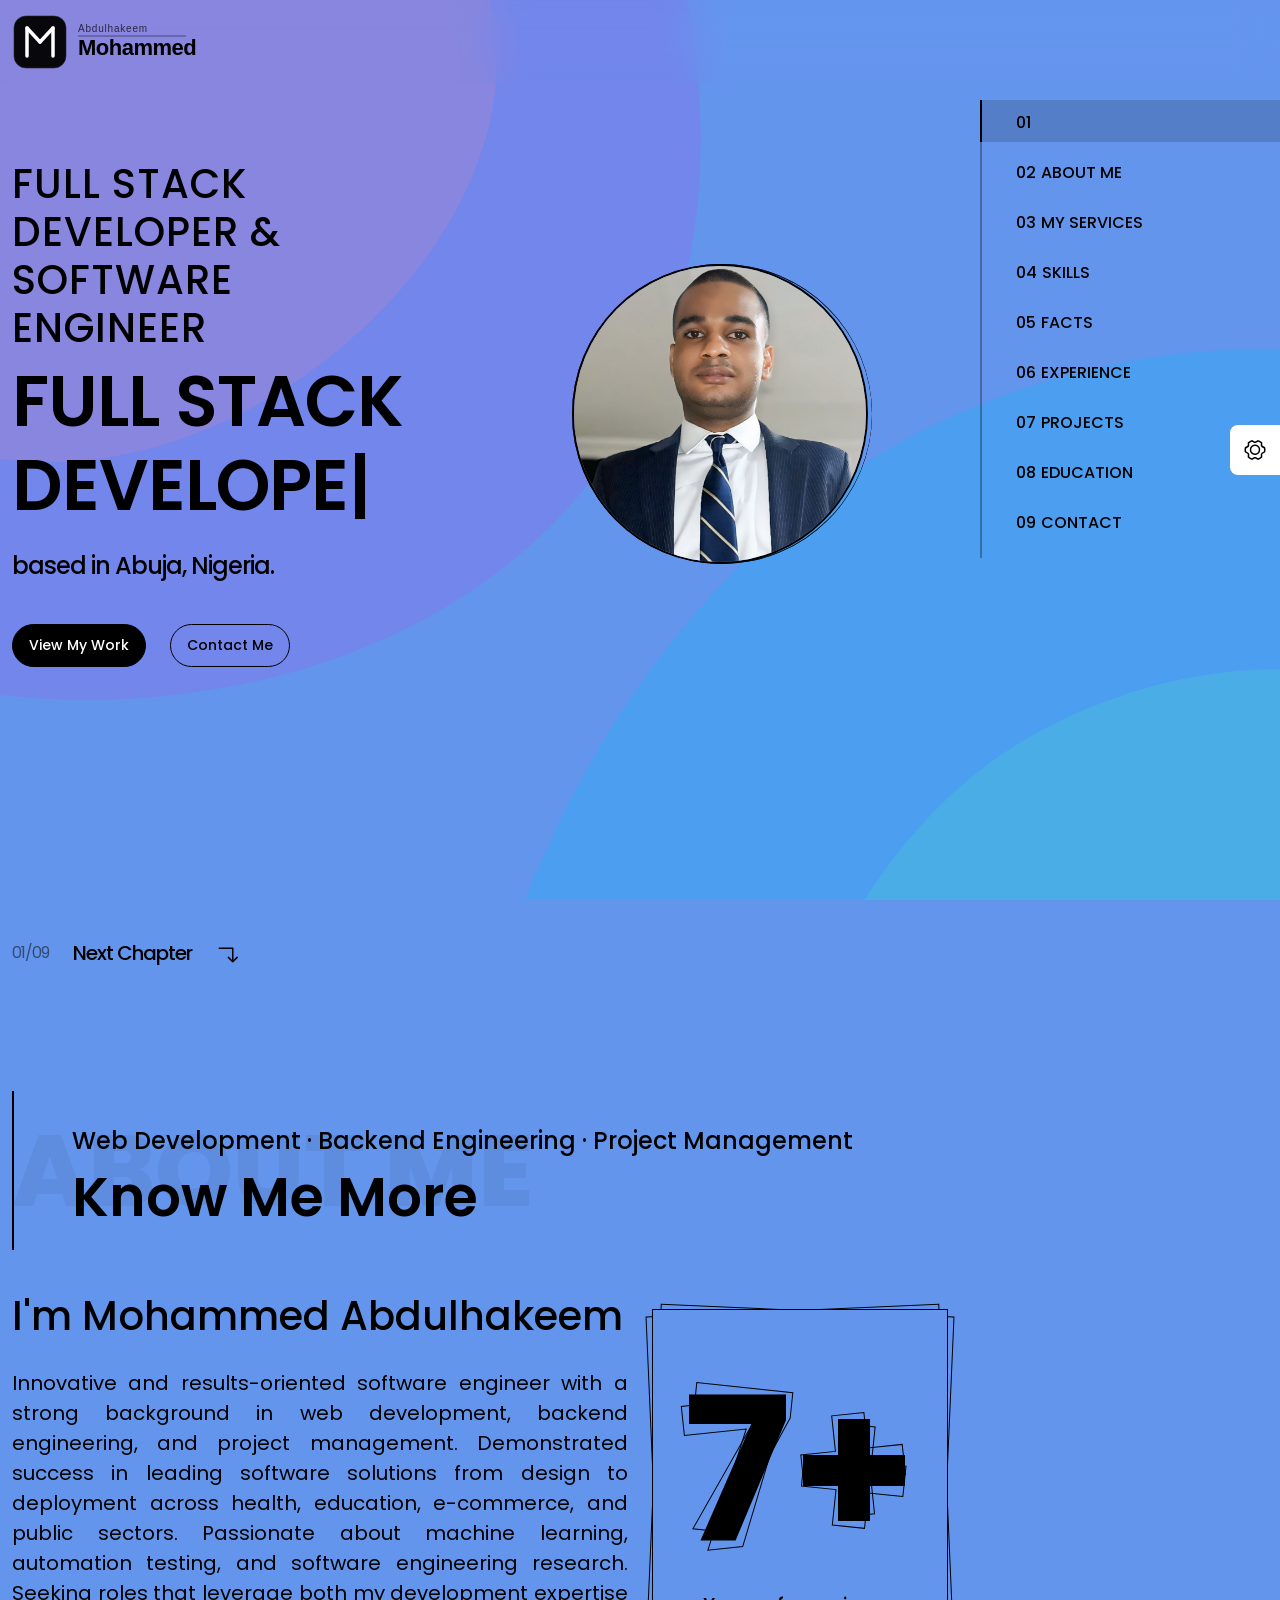
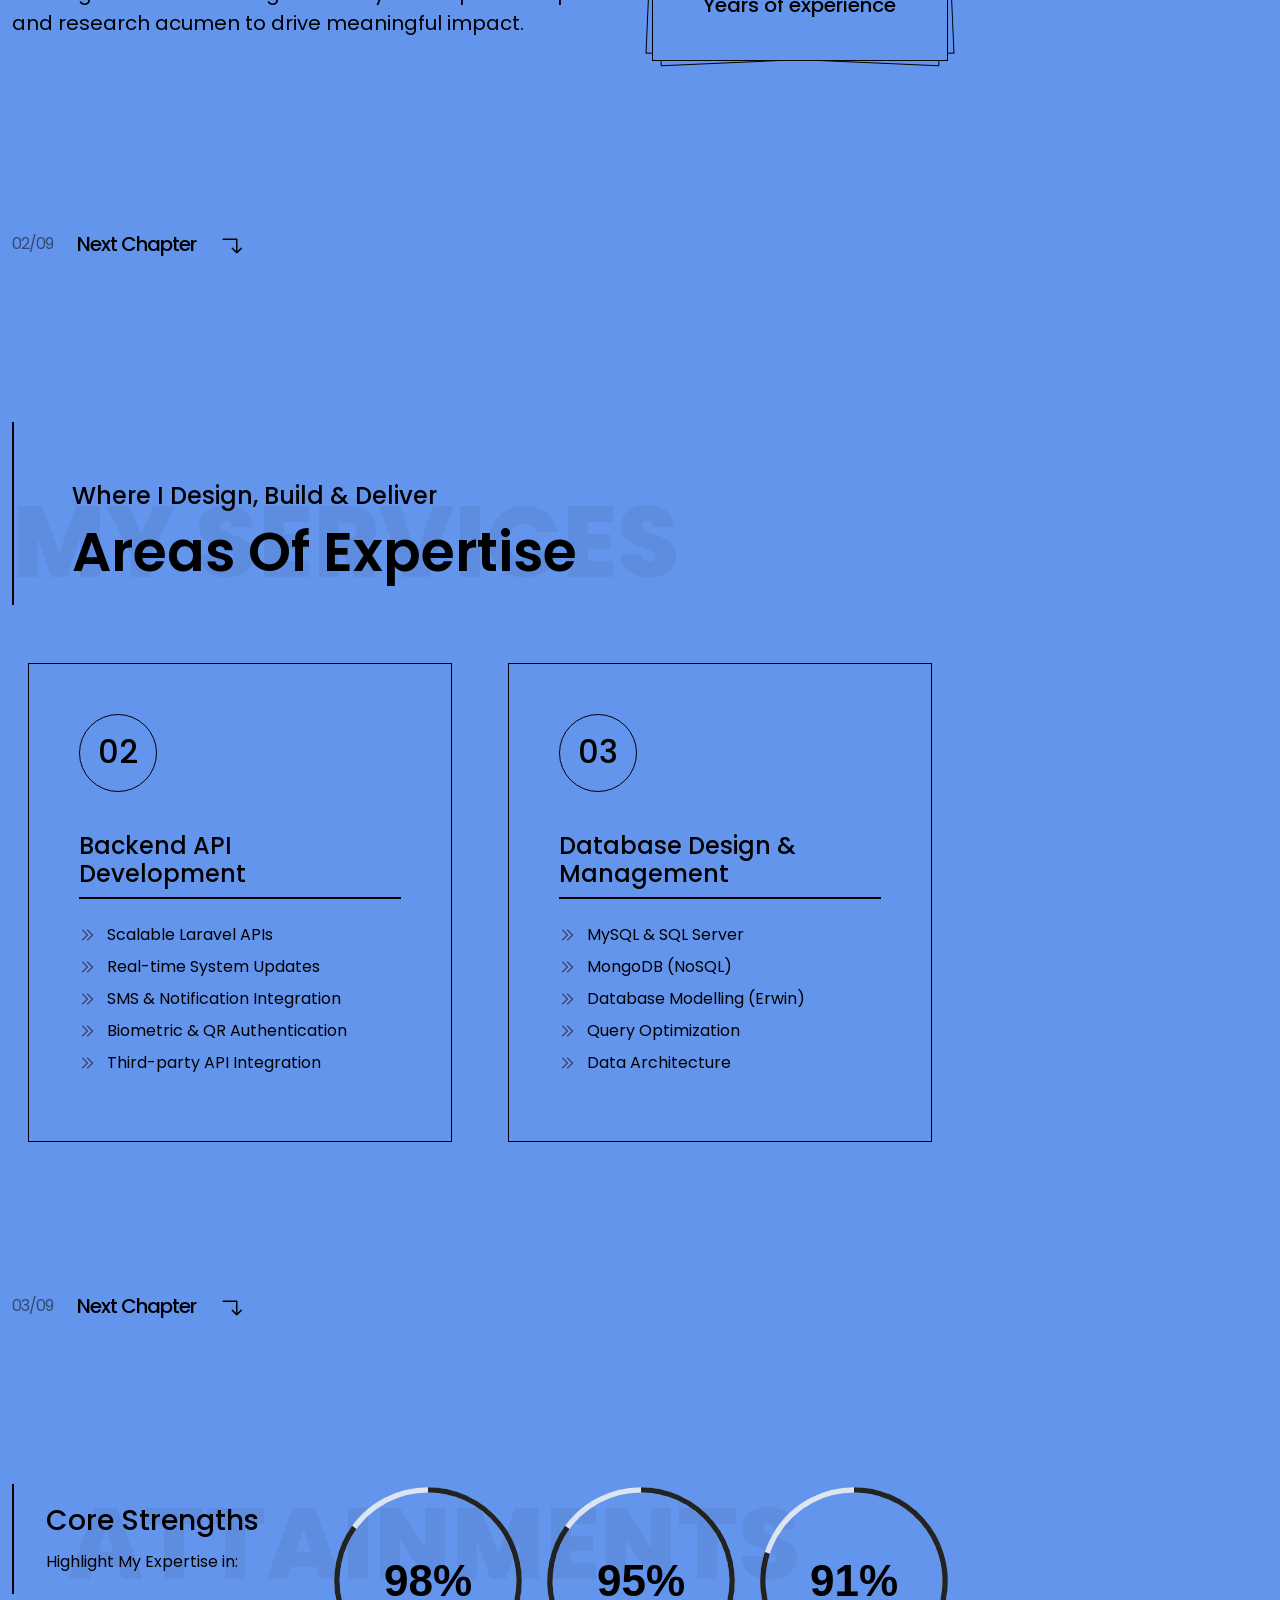
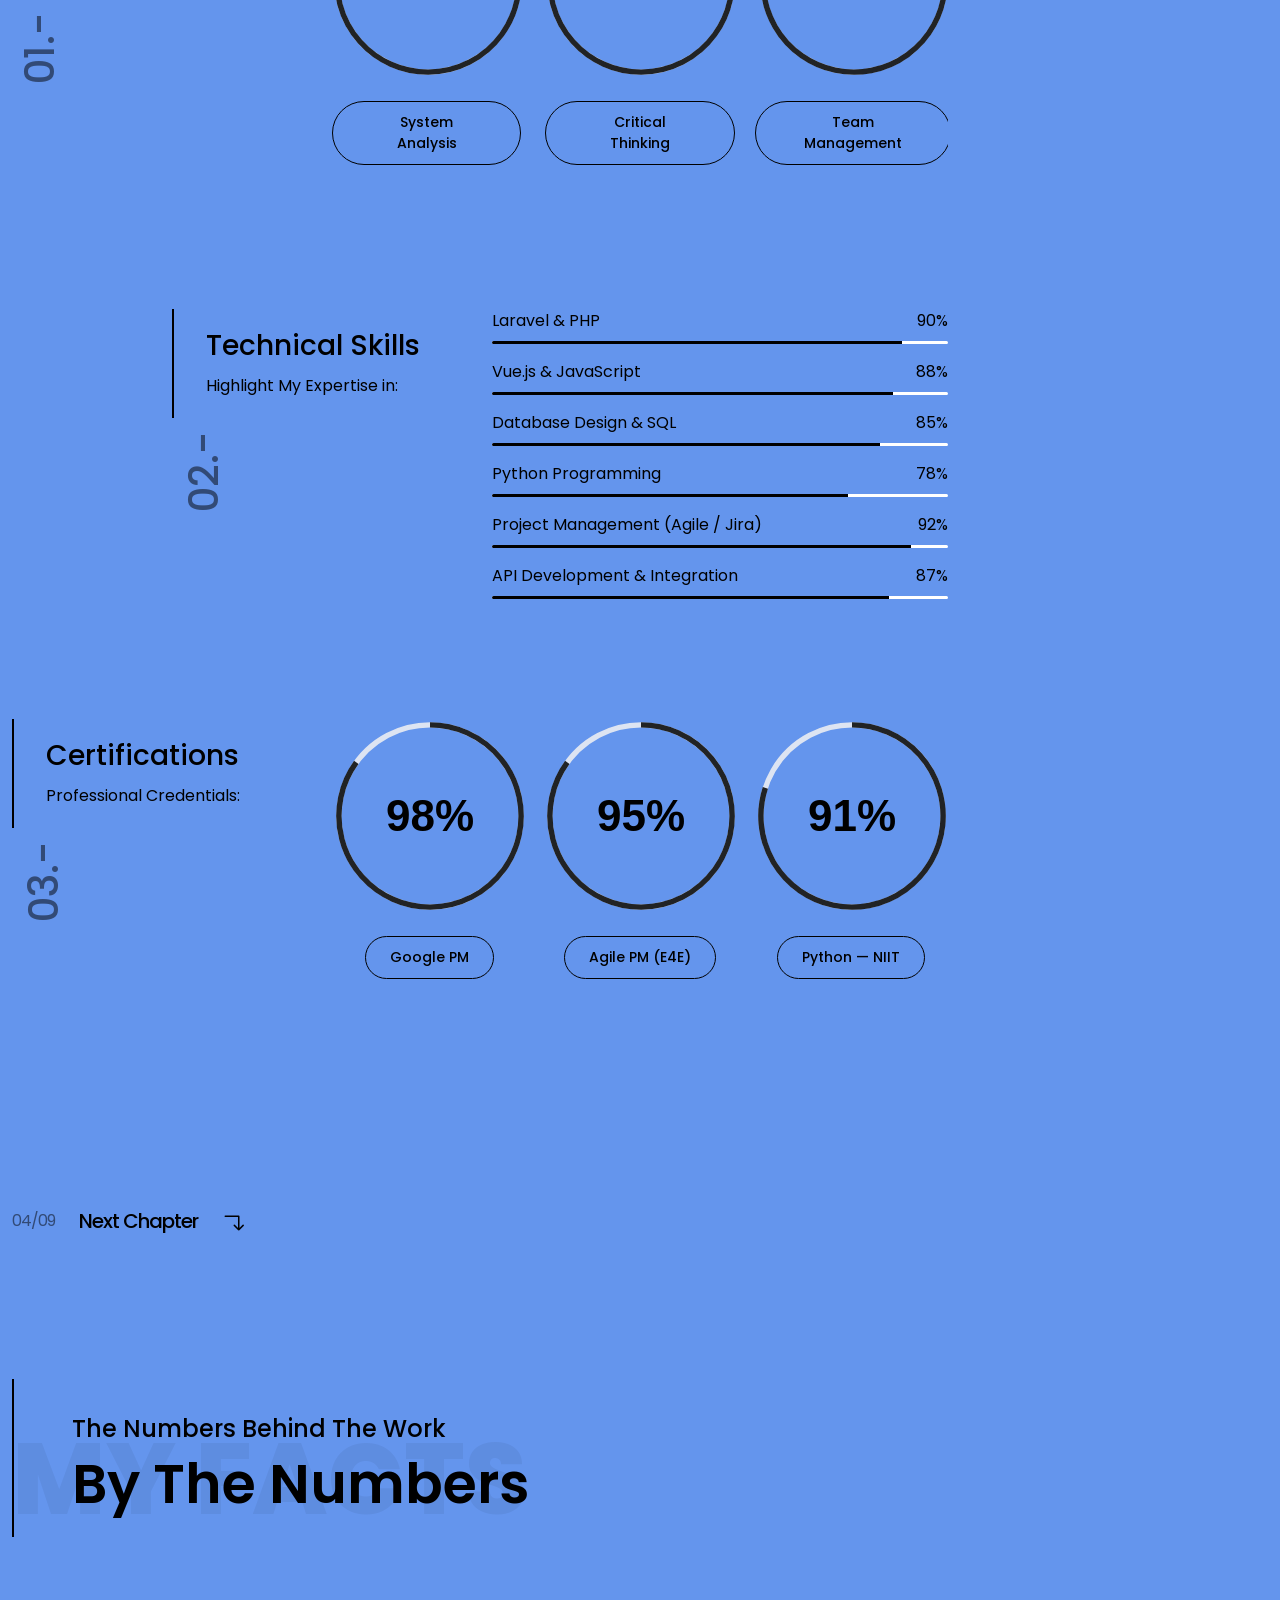
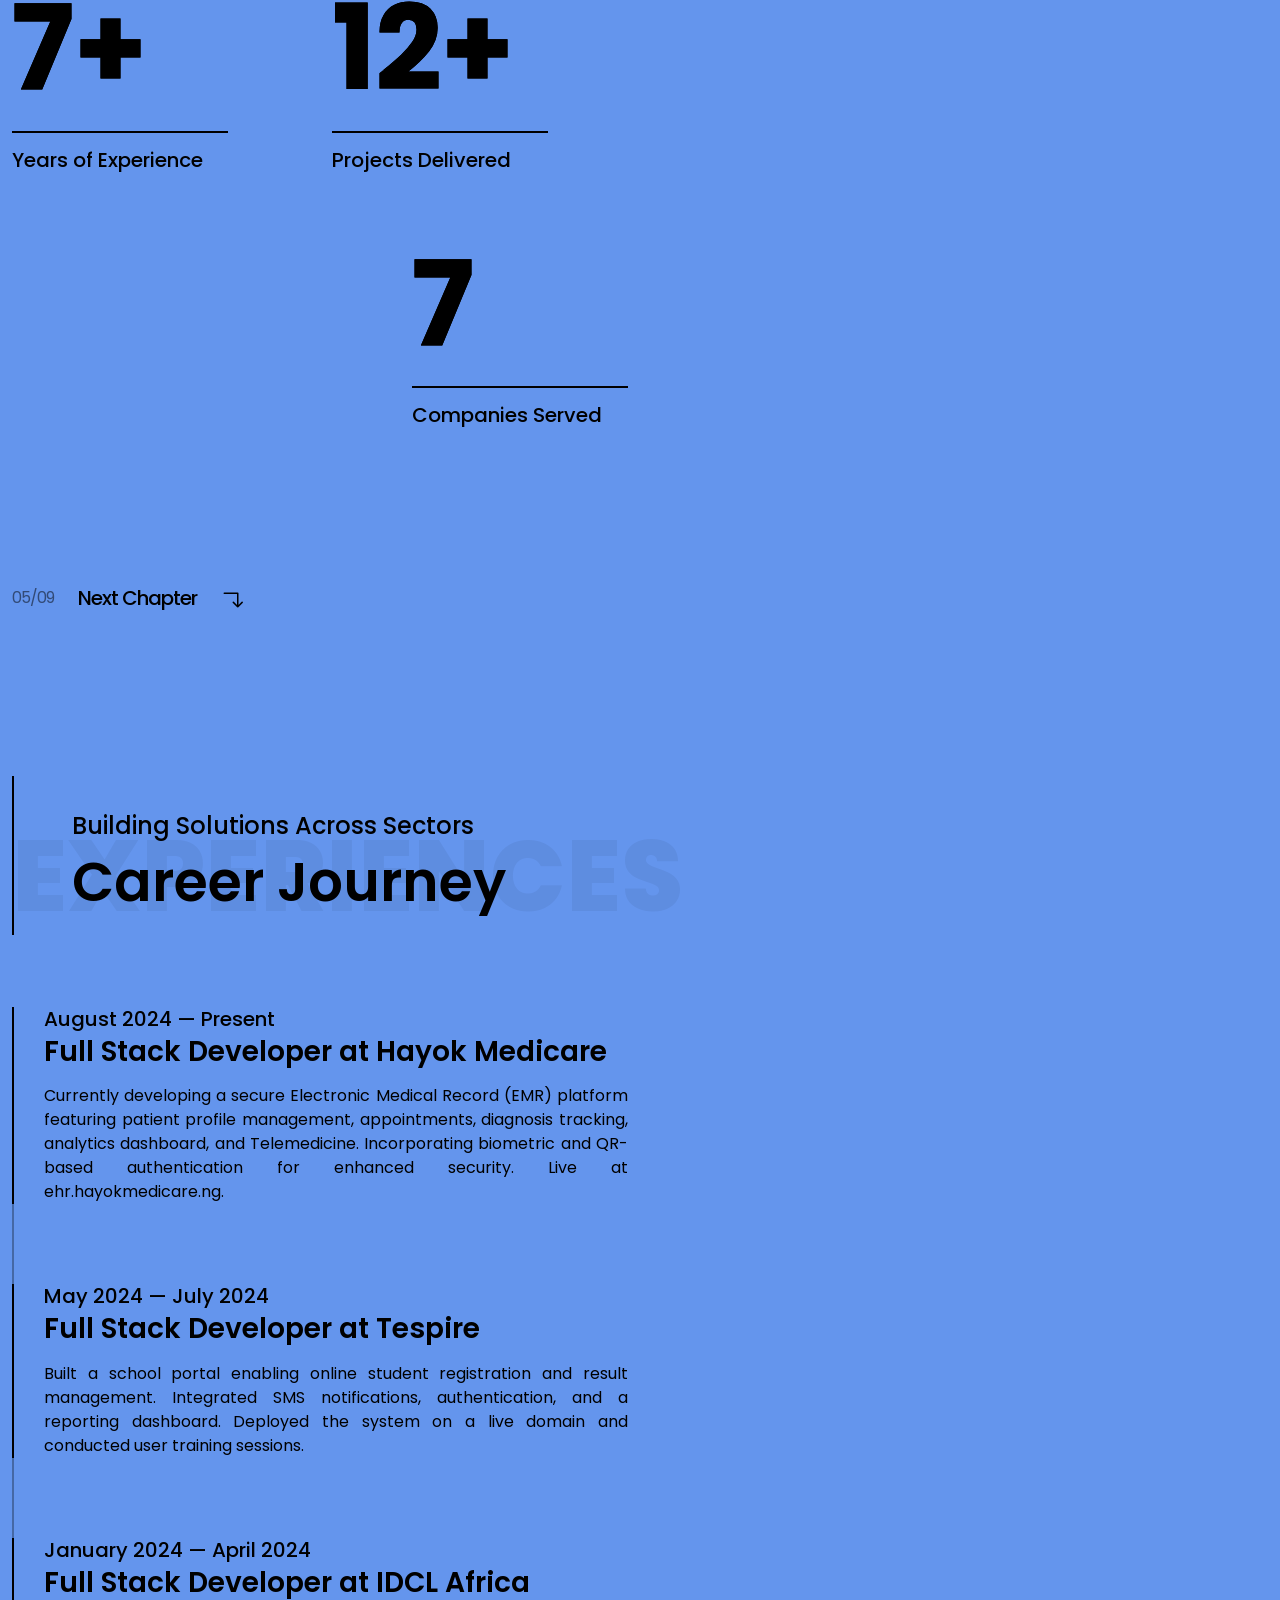
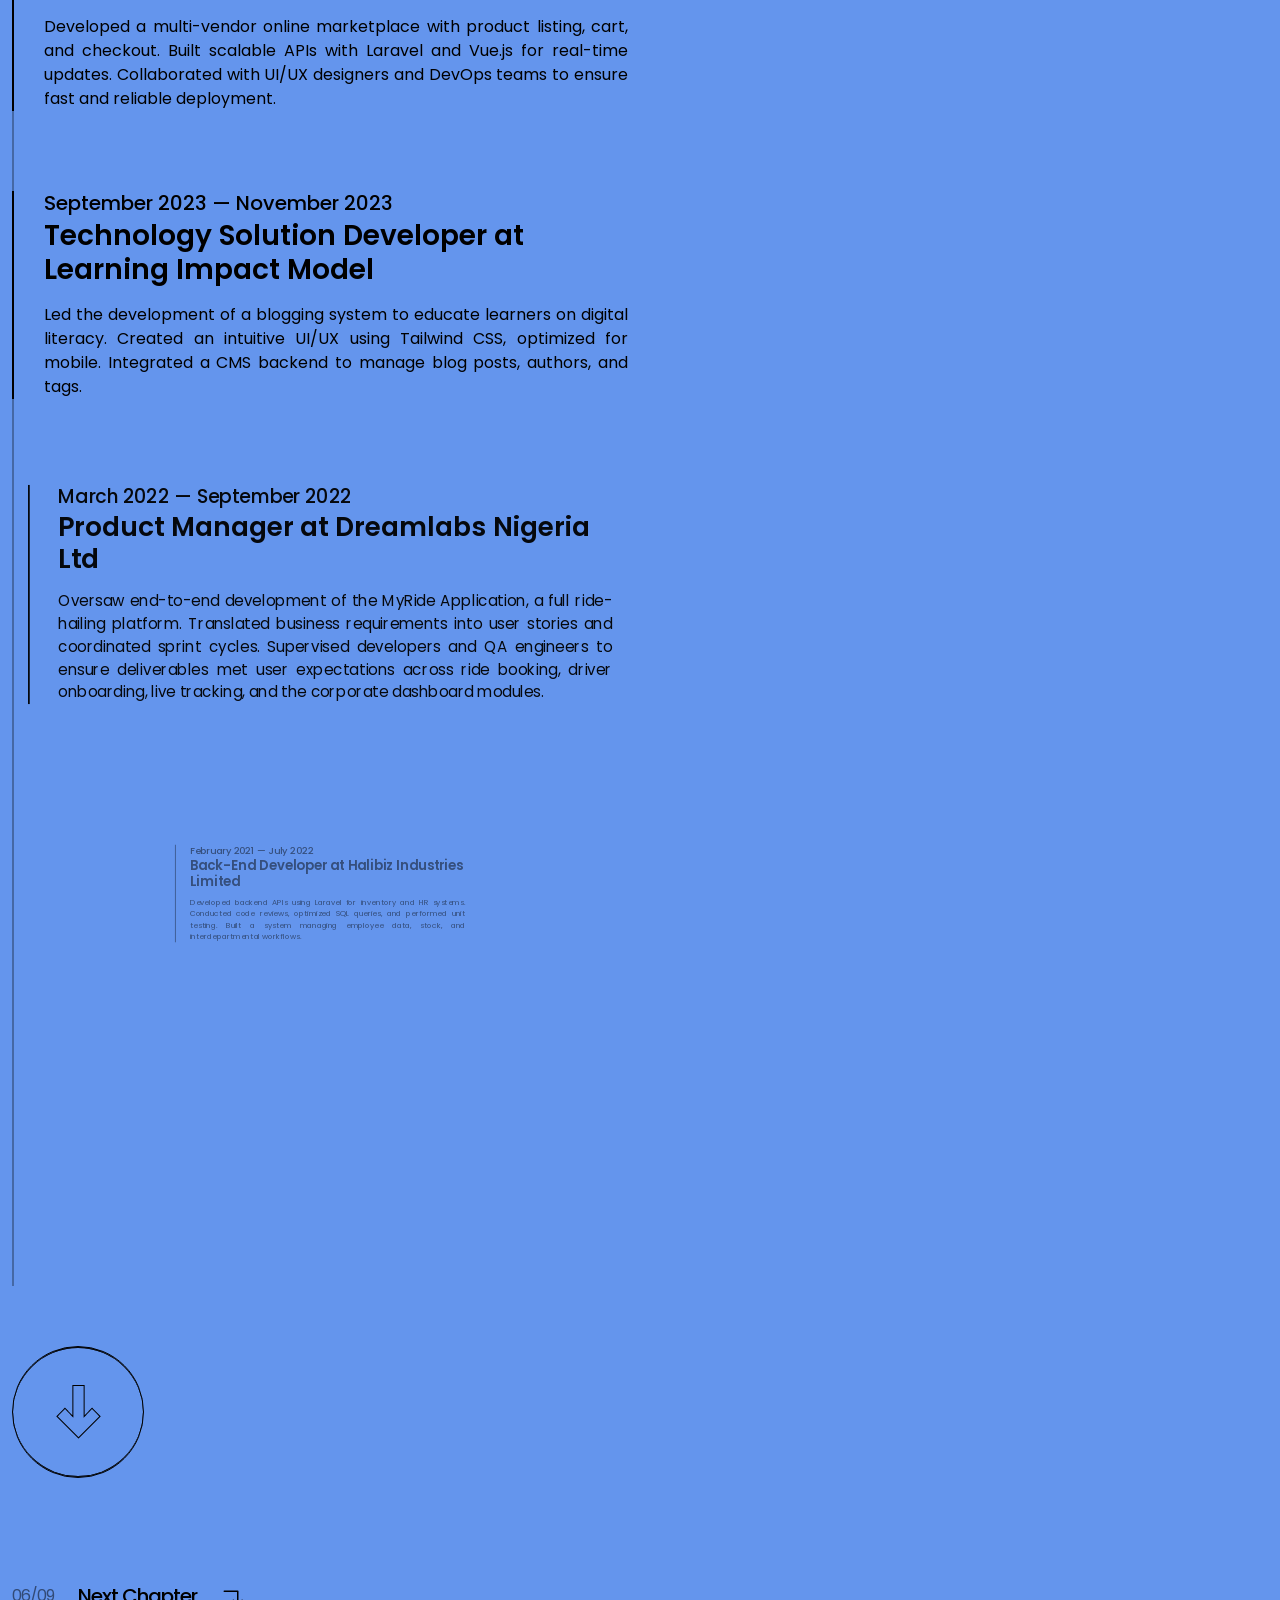
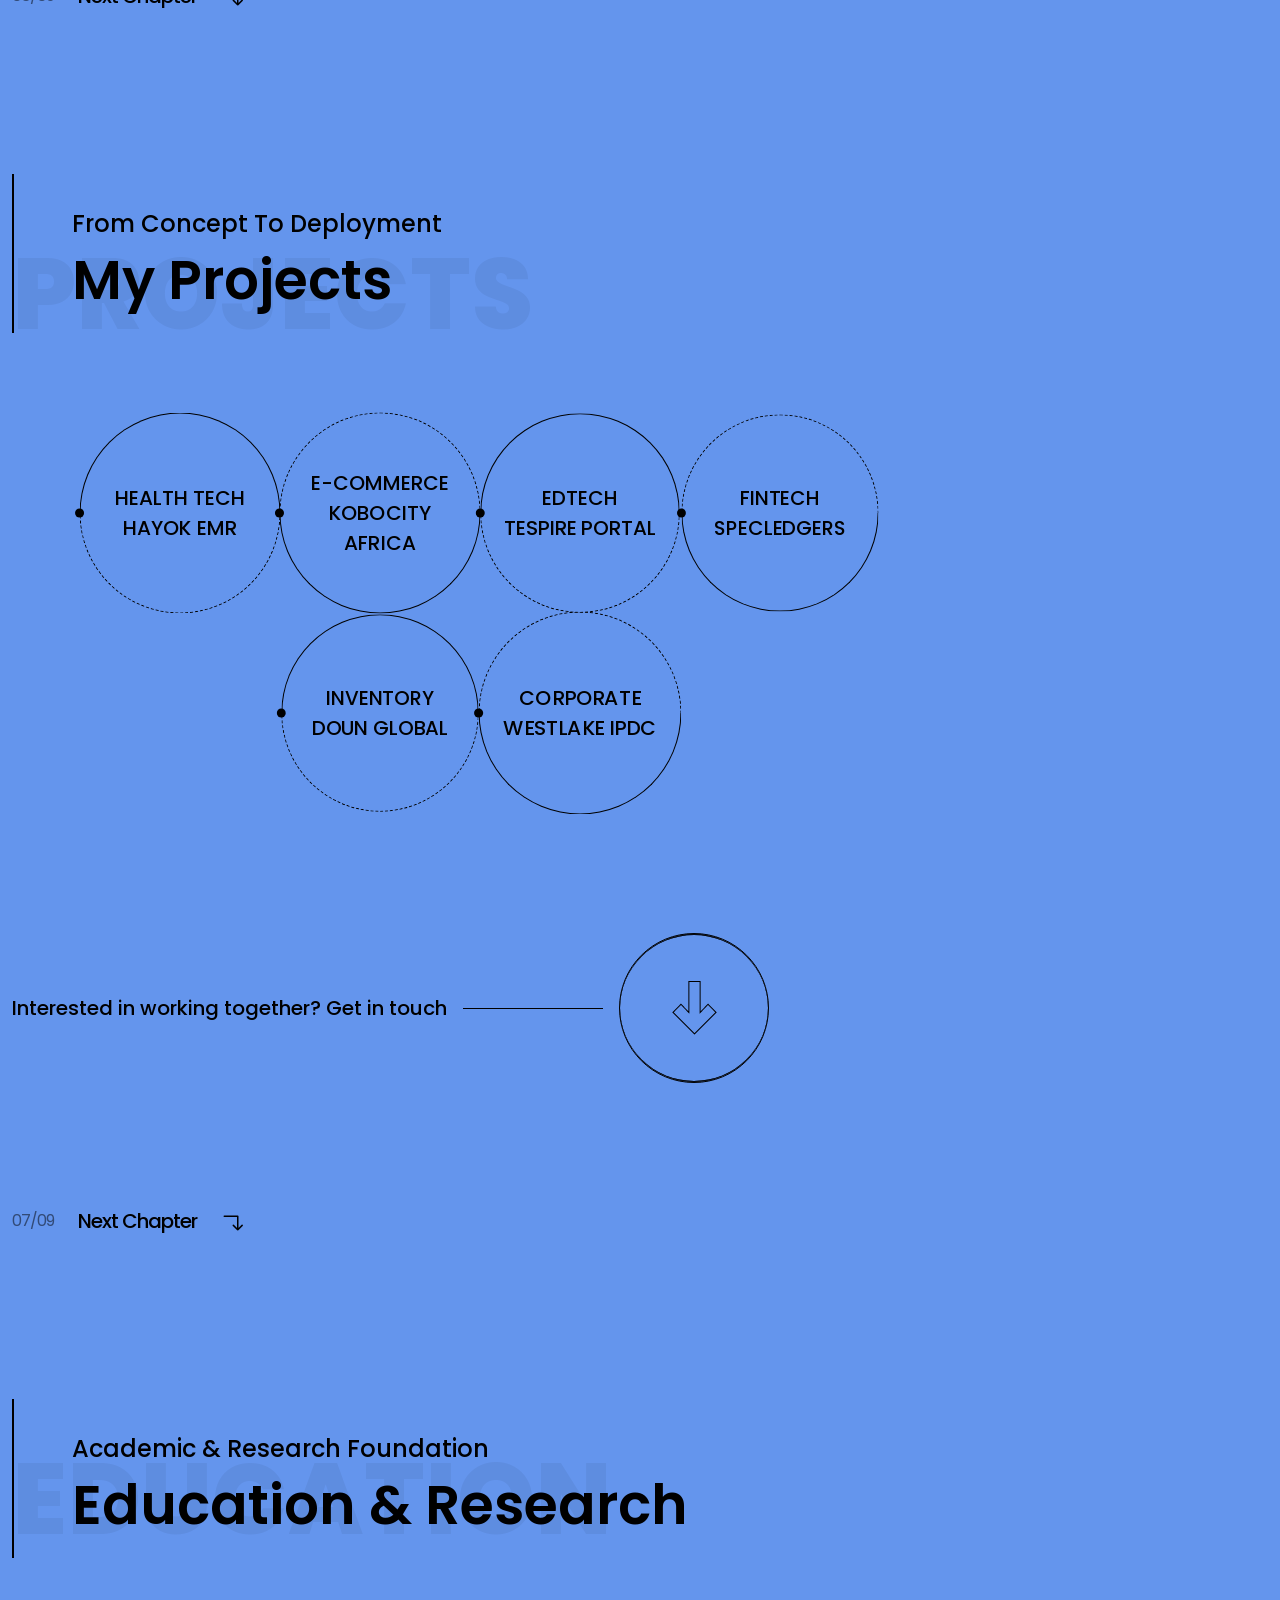
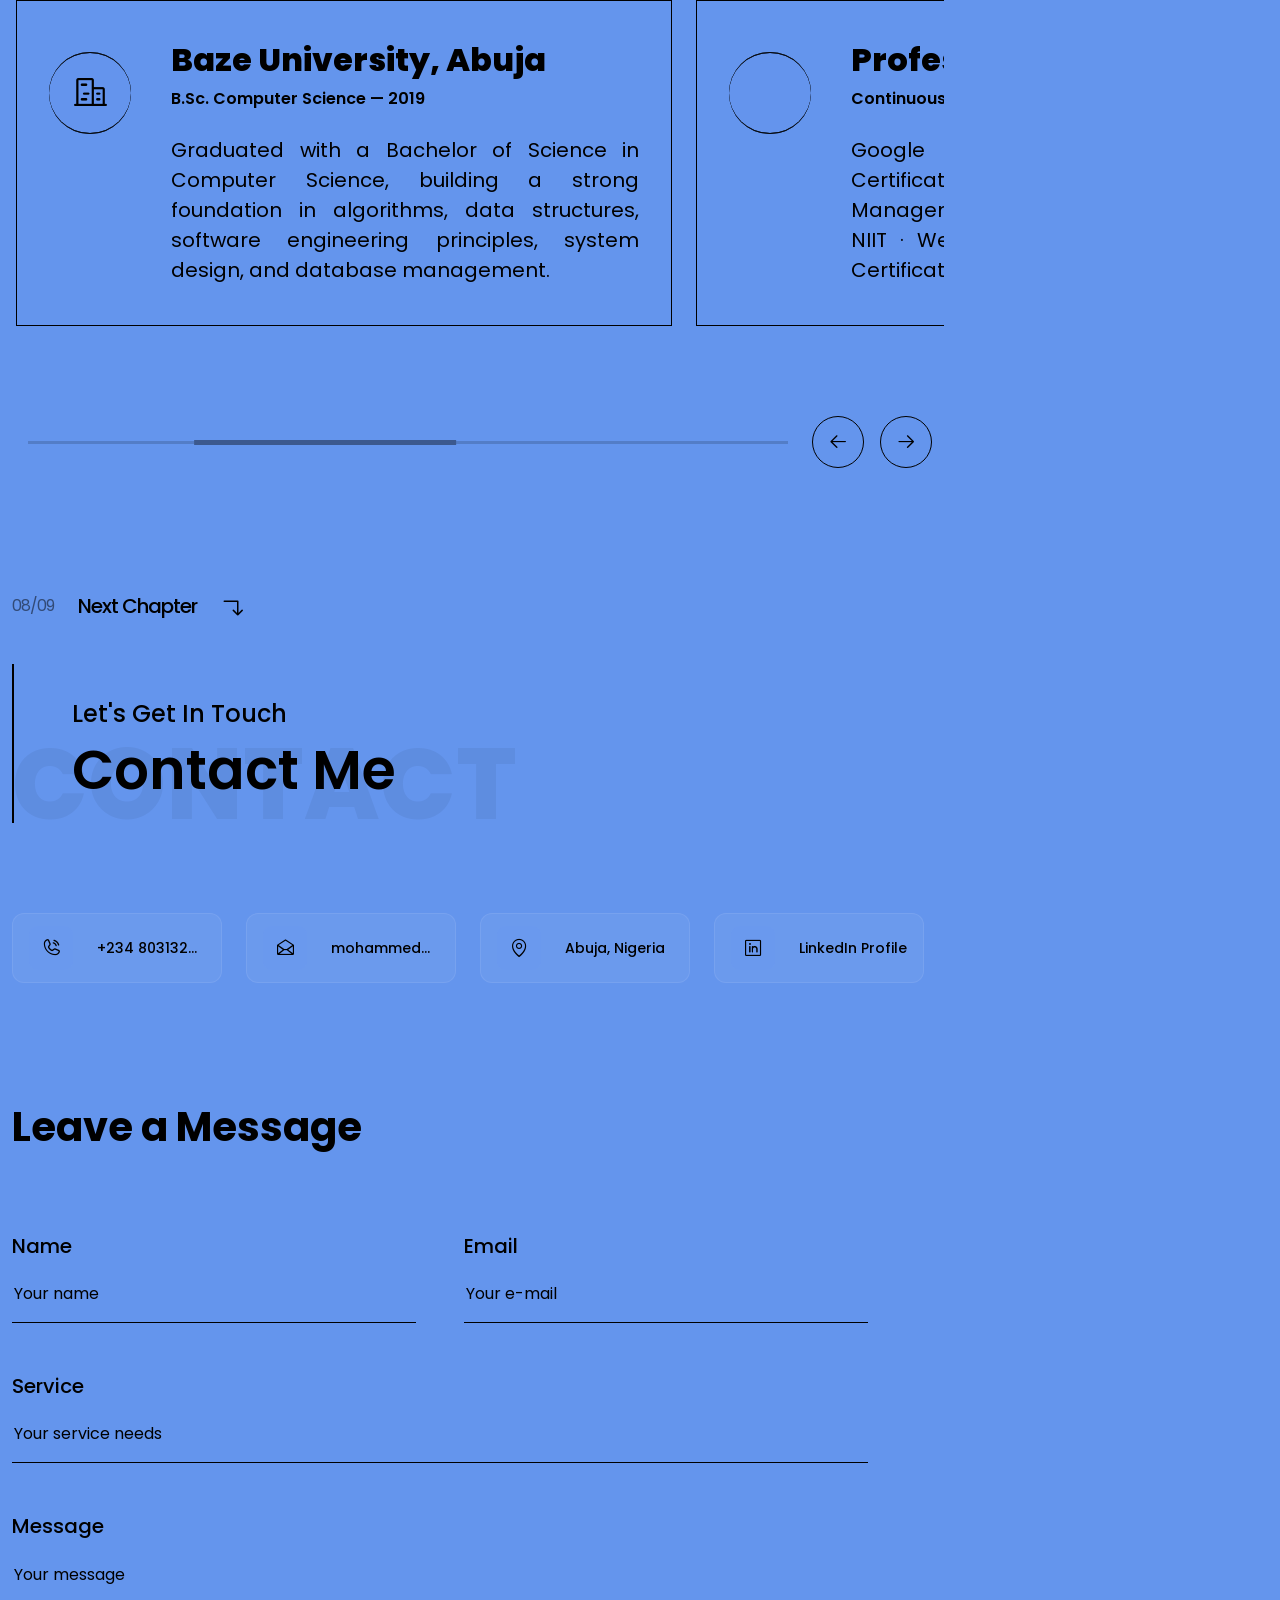
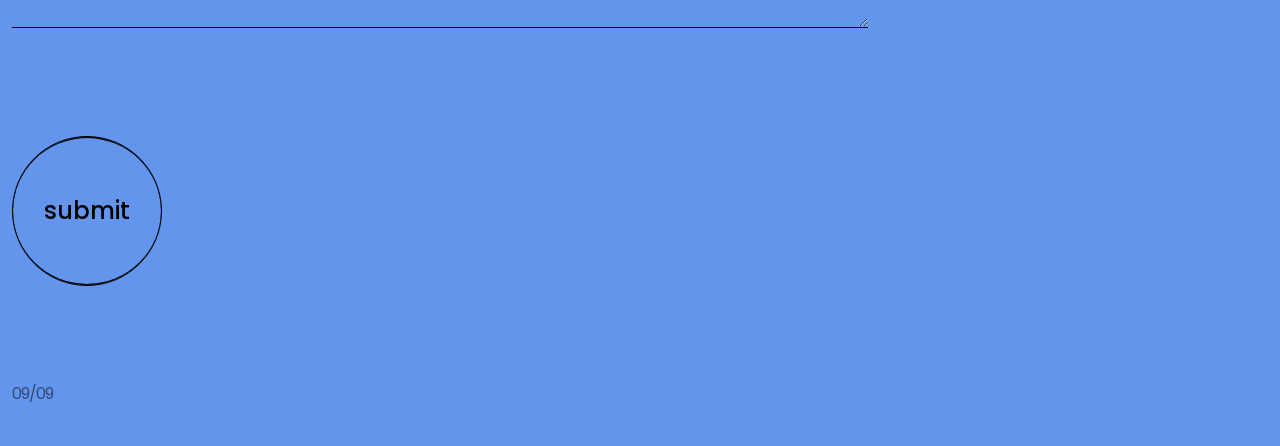
==== index.html @ 3177dba3 "Fix contact me button hover text color to white Co-Authored-By: Claude Sonnet 4.6 <noreply@anthropic" ====
<!doctype html>
<html lang="en">
  <head>
    <!-- Character Encoding & Viewport -->
    <meta charset="utf-8" />
    <meta name="viewport" content="width=device-width, initial-scale=1" />
    <meta http-equiv="X-UA-Compatible" content="IE=edge" />

    <!-- Page Title & Description -->
    <title>Mohammed Abdulhakeem — Full Stack Developer | Portfolio</title>
    <meta
      name="description"
      content="Mohammed Abdulhakeem - Full Stack Developer and Software Engineer specializing in web development, backend engineering, and project management based in Abuja, Nigeria."
    />
    <meta
      name="short_description"
      content="Laravel · Vue.js · Backend Engineering · Project Management · M.Sc. Software Engineering"
    />

    <!-- Keywords & Content Type -->
    <meta
      name="keywords"
      content="full stack developer, software engineer, web development, Laravel, Vue.js, PHP, JavaScript, Python, MySQL, backend development, project management, Abuja, Nigeria, electronic medical records, API development"
    />
    <meta name="language" content="English" />
    <meta name="revisit-after" content="30 days" />
    <meta name="author" content="Mohammed Abdulhakeem" />
    <meta name="creator" content="Mohammed Abdulhakeem" />
    <meta name="publisher" content="Mohammed Abdulhakeem" />

    <!-- Search Engine & Robots -->
    <meta
      name="robots"
      content="index, follow, max-image-preview:large, max-snippet:-1, max-video-preview:-1"
    />
    <meta
      name="googlebot"
      content="index, follow, max-image-preview:large, max-snippet:-1, max-video-preview:-1"
    />
    <meta name="bingbot" content="index, follow" />

    <!-- Geo & Location -->
    <meta name="geo.position" content="9.0765;7.3986" />
    <meta name="ICBM" content="9.0765, 7.3986" />
    <meta name="geo.placename" content="Abuja, Nigeria" />
    <meta name="geo.region" content="NG" />

    <!-- Open Graph Tags (Facebook, LinkedIn, etc.) -->
    <meta property="og:type" content="profile" />
    <meta
      property="og:title"
      content="Mohammed Abdulhakeem — Full Stack Developer"
    />
    <meta
      property="og:description"
      content="Innovative software engineer with expertise in Laravel, Vue.js, backend development, and project management. Building impactful solutions across health, education, and e-commerce sectors."
    />
    <meta
      property="og:image"
      content="assets/images/hero.png"
    />
    <meta property="og:image:width" content="300" />
    <meta property="og:image:height" content="300" />
    <meta property="og:site_name" content="Mohammed Abdulhakeem | Portfolio" />
    <meta property="og:locale" content="en_US" />
    <meta property="profile:first_name" content="Mohammed" />
    <meta property="profile:last_name" content="Abdulhakeem" />
    <meta property="profile:gender" content="male" />
    <meta property="profile:username" content="mohammed-abdulhakeem" />

    <!-- Twitter Card Tags -->
    <meta name="twitter:card" content="summary_large_image" />
    <meta
      name="twitter:title"
      content="Mohammed Abdulhakeem — Full Stack Developer"
    />
    <meta
      name="twitter:description"
      content="Full Stack Developer & Software Engineer. Expertise in Laravel, Vue.js, backend APIs, and project management. Based in Abuja, Nigeria."
    />
    <meta
      name="twitter:image"
      content="assets/images/hero.png"
    />

    <!-- LinkedIn & Professional -->
    <meta name="linkedin:title" content="Mohammed Abdulhakeem" />
    <meta
      property="linkedin:url"
      content="https://www.linkedin.com/in/mohammed-abdulhakeem/"
    />

    <!-- Schema.org Structured Data -->
    <script type="application/ld+json">
      {
        "@context": "https://schema.org",
        "@type": "Person",
        "name": "Mohammed Abdulhakeem",
        "title": "Full Stack Developer",
        "description": "Innovative and results-oriented software engineer with a strong background in web development, backend engineering, and project management",
        "image": "assets/images/hero.png",
        "sameAs": ["https://www.linkedin.com/in/mohammed-abdulhakeem/"],
        "jobTitle": "Full Stack Developer",
        "worksFor": {
          "@type": "Organization",
          "name": "Hayok Medicare"
        },
        "address": {
          "@type": "PostalAddress",
          "streetAddress": "No 41 Deltahan Estate Gwarinpa",
          "addressCountry": "NG",
          "addressLocality": "Abuja",
          "addressRegion": "Nigeria"
        },
        "contactPoint": {
          "@type": "ContactPoint",
          "contactType": "Professional Inquiry",
          "email": "mohammedabdulhakeem5@gmail.com",
          "telephone": "+2348031327202",
          "availableLanguage": ["en"]
        },
        "knowsAbout": [
          "Web Development",
          "Laravel",
          "Vue.js",
          "PHP",
          "JavaScript",
          "Python",
          "MySQL",
          "MongoDB",
          "Project Management",
          "Machine Learning"
        ]
      }
    </script>

    <!-- Additional Meta Tags -->
    <meta name="format-detection" content="telephone=+2348031327202" />
    <meta name="format-detection" content="email=mohammedabdulhakeem5@gmail.com" />
    <meta name="apple-mobile-web-app-capable" content="yes" />
    <meta
      name="apple-mobile-web-app-status-bar-style"
      content="black-translucent"
    />
    <meta name="apple-mobile-web-app-title" content="Mohammed Abdulhakeem" />
    <meta name="theme-color" content="#6495ed" />
    <meta name="color-scheme" content="light dark" />
    <meta name="referrer" content="strict-origin-when-cross-origin" />

    <!-- Favicon & Icons -->
    <link
      rel="shortcut icon"
      href="assets/images/favicon.ico"
      type="image/x-icon"
    />
    <link rel="icon" href="assets/images/favicon.ico" type="image/x-icon" />
    <link rel="apple-touch-icon" href="assets/images/logo.png" />

    <!-- Canonical URL -->
    <link rel="canonical" href="https://mohammedabdulhakeem.com/" />

    <!-- Resources & Scripts -->
    <script defer src="assets/js/app.js"></script>
    <link href="assets/css/index.css" rel="stylesheet" />

    <!-- Default Theme Color & Text Justification -->
    <style>
      :root {
        --primary: 100, 149, 237;
      }
      .desc,
      .about-desc > p,
      .experience-item > p,
      .testimonial-card .desc {
        text-align: justify;
      }
      .contact .contact-item {
        background: rgba(255, 255, 255, 0.05);
        border: 1px solid rgba(255, 255, 255, 0.08);
        border-radius: 12px;
        padding: 12px 16px;
      }
      .contact .contact-item .icon-box {
        width: 44px !important;
        height: 44px !important;
        border-radius: 9px !important;
        border: none !important;
        background: rgba(var(--primary), 0.15) !important;
        flex-shrink: 0;
      }
      .contact .contact-item .icon-box i {
        font-size: 1.3rem !important;
        color: #000 !important;
      }
      .contact .contact-item p {
        margin-bottom: 0;
        font-size: 14px !important;
        color: #000;
        white-space: nowrap;
        overflow: hidden;
        text-overflow: ellipsis;
        min-width: 0;
      }
      .contact .contact-item p a {
        color: #000;
        text-decoration: none;
      }
      .contact-btn {
        color: #000 !important;
        border-color: #000 !important;
      }
      .contact-btn:hover {
        color: #fff !important;
      }
      .contact-form input::placeholder,
      .contact-form textarea::placeholder {
        color: #000 !important;
        opacity: 1;
      }
    </style>
  </head>
  <body>
    <!-- header section -->

    <div id="grain"></div>

    <!-- shape bg -->
    <svg
      class="area"
      preserveAspectRatio="xMidYMid slice"
      viewBox="10 10 80 80"
    >
      <path
        fill="#9b5de5"
        class="out-top"
        d="M37-5C25.1-14.7,5.7-19.1-9.2-10-28.5,1.8-32.7,31.1-19.8,49c15.5,21.5,52.6,22,67.2,2.3C59.4,35,53.7,8.5,37-5Z"
      />
      <path
        fill="#f15bb5"
        class="in-top"
        d="M20.6,4.1C11.6,1.5-1.9,2.5-8,11.2-16.3,23.1-8.2,45.6,7.4,50S42.1,38.9,41,24.5C40.2,14.1,29.4,6.6,20.6,4.1Z"
      />
      <path
        fill="#00bbf9"
        class="out-bottom"
        d="M105.9,48.6c-12.4-8.2-29.3-4.8-39.4.8-23.4,12.8-37.7,51.9-19.1,74.1s63.9,15.3,76-5.6c7.6-13.3,1.8-31.1-2.3-43.8C117.6,63.3,114.7,54.3,105.9,48.6Z"
      />
      <path
        fill="#00f5d4"
        class="in-bottom"
        d="M102,67.1c-9.6-6.1-22-3.1-29.5,2-15.4,10.7-19.6,37.5-7.6,47.8s35.9,3.9,44.5-12.5C115.5,92.6,113.9,74.6,102,67.1Z"
      />
    </svg>

    <header class="header">
      <div
        class="container-fluid d-flex align-items-center justify-content-between"
      >
        <a href="index.html">
          <img src="assets/images/logo.svg" alt="Mohammed Abdulhakeem logo" />
        </a>

        <button class="bg-transparent border-0 d-xl-none">
          <div class="nav-icon">
            <span></span>
            <span></span>
            <span></span>
          </div>
        </button>
      </div>
    </header>

    <!-- navigation -->
    <nav class="navigation" id="navigation">
      <img
        src="assets/images/logo.svg"
        class="mb-4 d-xl-none"
        alt="Mohammed Abdulhakeem logo"
      />
      <ul>
        <li class="nav-link">
          <a href="#top" class="active"
            ><span>01</span> <span class="text">top</span>
          </a>
        </li>
        <li class="nav-link">
          <a href="#about_me"
            ><span>02</span> <span class="text">about me</span>
          </a>
        </li>
        <li class="nav-link">
          <a href="#services"
            ><span>03</span> <span class="text">my services</span>
          </a>
        </li>
        <li class="nav-link">
          <a href="#attainments"
            ><span>04</span> <span class="text">skills</span>
          </a>
        </li>
        <li class="nav-link">
          <a href="#fun_facts"
            ><span>05</span> <span class="text">facts</span>
          </a>
        </li>
        <li class="nav-link">
          <a href="#experience"
            ><span>06</span> <span class="text">experience</span>
          </a>
        </li>
        <li class="nav-link">
          <a href="#how_i_work"
            ><span>07</span> <span class="text">projects</span>
          </a>
        </li>
        <li class="nav-link">
          <a href="#testimonials"
            ><span>08</span> <span class="text">education</span>
          </a>
        </li>
        <li class="nav-link">
          <a href="#contact"
            ><span>09</span> <span class="text">contact</span>
          </a>
        </li>
      </ul>
    </nav>
    <div class="nav-overlay d-xl-none"></div>

    <!-- main content -->
    <main class="container-fluid">
      <div class="row gx-xxl-6">
        <div
          class="col col-xl-9"
          data-bs-spy="scroll"
          data-bs-target="#navigation"
        >
          <!-- hero -->
          <section id="top" class="hero">
            <div class="row gx-4 align-items-center">
              <div class="col-12 col-md-6 col-xl-6 hero-content">
                <div>
                  <h4 class="text-uppercase freelancer">
                    Full Stack Developer &amp; Software Engineer
                  </h4>
                  <h1
                    class="text-uppercase overflow-hidden developer"
                    id="typewriter"
                  ></h1>
                  <p class="description">based in Abuja, Nigeria.</p>
                </div>
                <div class="d-flex gap-4">
                  <a
                    href="#experience"
                    class="btn work-btn text-capitalize btn-secondary"
                    >view my work</a
                  >
                  <a
                    href="#contact"
                    class="btn contact-btn text-capitalize btn-outline-secondary"
                    >contact me</a
                  >
                </div>
              </div>
              <div class="col-12 col-md-5 offset-md-1 offset-xxl-2 col-xl-4">
                <div class="img-wrapper">
                  <div
                    class="waves-top"
                    style="width: 300px; height: 300px; object-fit: cover"
                  >
                    <span></span>
                    <span></span>
                    <span></span>
                    <span></span>
                  </div>
                  <img
                    class="img-fluid rounded-circle hero-img"
                    src="./assets/images/1.jpeg"
                    alt="Mohammed Abdulhakeem"
                    style="width: 300px; height: 300px; object-fit: cover"
                  />
                  <div
                    class="waves-bottom"
                    style="width: 300px; height: 300px; object-fit: cover"
                  >
                    <span></span>
                    <span></span>
                    <span></span>
                    <span></span>
                  </div>
                </div>
              </div>
              <div class="col-12">
                <a
                  href="#about_me"
                  class="d-flex gap-4 align-items-center next-chapter mt-5"
                >
                  <span class="page">01/09</span>
                  <span class="next">Next Chapter</span>
                  <span class="icon"
                    ><i class="ph ph-arrow-elbow-right-down"></i
                  ></span>
                </a>
              </div>
            </div>
          </section>

          <!-- about me -->
          <section id="about_me" class="about section">
            <span class="section-title-overlay-text">About me</span>
            <div class="section-title text-capitalize">
              <h4>Web Development · Backend Engineering · Project Management</h4>
              <h2>Know Me More</h2>
            </div>
            <div class="row mb-4 mb-lg-5 align-items-center">
              <div class="col-lg-7 col-xl-8 about-desc">
                <h2>I'm Mohammed Abdulhakeem</h2>
                <p class="desc">
                  Innovative and results-oriented software engineer with a strong background
                  in web development, backend engineering, and project management.
                  Demonstrated success in leading software solutions from design to deployment
                  across health, education, e-commerce, and public sectors. Passionate about
                  machine learning, automation testing, and software engineering research.
                  Seeking roles that leverage both my development expertise and research
                  acumen to drive meaningful impact.
                </p>
              </div>
              <div class="col-lg-5 col-xl-4">
                <div class="experience-card">
                  <div class="card-inner"></div>
                  <div>
                    <div class="numbers">
                      <span class="number-outline-one">7+</span>
                      <span class="number-outline-two">7+</span>
                      <span class="number-main">7+</span>
                    </div>
                    <p>Years of experience</p>
                  </div>
                </div>
              </div>
            </div>
            <div class="col-12">
              <a
                href="#services"
                class="d-flex gap-4 align-items-center next-chapter"
              >
                <span class="page">02/09</span>
                <span class="next">Next Chapter</span>
                <span class="icon"
                  ><i class="ph ph-arrow-elbow-right-down"></i
                ></span>
              </a>
            </div>
          </section>

          <!-- services -->
          <section id="services" class="services section position-relative">
            <span class="section-title-overlay-text">my services</span>
            <div class="section-title text-capitalize">
              <h4>Where I Design, Build &amp; Deliver</h4>
              <h2>Areas of Expertise</h2>
            </div>
            <div dir="ltr" class="swiper service-swiper">
              <div class="swiper-wrapper">
                <div class="swiper-slide overflow-visible p-3">
                  <div class="service-card">
                    <div class="card-inner"></div>
                    <div class="content">
                      <div class="number-circle">
                        <div class="waves-top-sm">
                          <span></span>
                          <span></span>
                          <span></span>
                          <span></span>
                        </div>
                        <h2>01</h2>
                        <div class="waves-bottom-sm">
                          <span></span>
                          <span></span>
                          <span></span>
                          <span></span>
                        </div>
                      </div>
                      <h4>Full Stack Web Development</h4>
                      <ul class="service-list">
                        <li>
                          <i class="ph ph-caret-double-right"></i> Laravel &amp; Vue.js Applications
                        </li>
                        <li>
                          <i class="ph ph-caret-double-right"></i> Responsive UI/UX Design
                        </li>
                        <li>
                          <i class="ph ph-caret-double-right"></i> Single Page Applications
                        </li>
                        <li>
                          <i class="ph ph-caret-double-right"></i> RESTful API Integration
                        </li>
                        <li>
                          <i class="ph ph-caret-double-right"></i> Authentication &amp; Security
                        </li>
                      </ul>
                    </div>
                  </div>
                </div>
                <div class="swiper-slide overflow-visible p-3">
                  <div class="service-card">
                    <div class="card-inner"></div>
                    <div class="content">
                      <div class="number-circle">
                        <div class="waves-top-sm">
                          <span></span>
                          <span></span>
                          <span></span>
                          <span></span>
                        </div>
                        <h2>02</h2>
                        <div class="waves-bottom-sm">
                          <span></span>
                          <span></span>
                          <span></span>
                          <span></span>
                        </div>
                      </div>
                      <h4>Backend API Development</h4>
                      <ul class="service-list">
                        <li>
                          <i class="ph ph-caret-double-right"></i> Scalable Laravel APIs
                        </li>
                        <li>
                          <i class="ph ph-caret-double-right"></i> Real-time System Updates
                        </li>
                        <li>
                          <i class="ph ph-caret-double-right"></i> SMS &amp; Notification Integration
                        </li>
                        <li>
                          <i class="ph ph-caret-double-right"></i> Biometric &amp; QR Authentication
                        </li>
                        <li>
                          <i class="ph ph-caret-double-right"></i> Third-party API Integration
                        </li>
                      </ul>
                    </div>
                  </div>
                </div>
                <div class="swiper-slide overflow-visible p-3">
                  <div class="service-card">
                    <div class="card-inner"></div>
                    <div class="content">
                      <div class="number-circle">
                        <div class="waves-top-sm">
                          <span></span>
                          <span></span>
                          <span></span>
                          <span></span>
                        </div>
                        <h2>03</h2>
                        <div class="waves-bottom-sm">
                          <span></span>
                          <span></span>
                          <span></span>
                          <span></span>
                        </div>
                      </div>
                      <h4>Database Design &amp; Management</h4>
                      <ul class="service-list">
                        <li>
                          <i class="ph ph-caret-double-right"></i> MySQL &amp; SQL Server
                        </li>
                        <li>
                          <i class="ph ph-caret-double-right"></i> MongoDB (NoSQL)
                        </li>
                        <li>
                          <i class="ph ph-caret-double-right"></i> Database Modelling (Erwin)
                        </li>
                        <li>
                          <i class="ph ph-caret-double-right"></i> Query Optimization
                        </li>
                        <li>
                          <i class="ph ph-caret-double-right"></i> Data Architecture
                        </li>
                      </ul>
                    </div>
                  </div>
                </div>

                <div class="swiper-slide overflow-visible p-3">
                  <div class="service-card">
                    <div class="card-inner"></div>
                    <div class="content">
                      <div class="number-circle">
                        <div class="waves-top-sm">
                          <span></span>
                          <span></span>
                          <span></span>
                          <span></span>
                        </div>
                        <h2>04</h2>
                        <div class="waves-bottom-sm">
                          <span></span>
                          <span></span>
                          <span></span>
                          <span></span>
                        </div>
                      </div>
                      <h4>Project &amp; Product Management</h4>
                      <ul class="service-list">
                        <li>
                          <i class="ph ph-caret-double-right"></i> Agile &amp; Sprint Planning
                        </li>
                        <li>
                          <i class="ph ph-caret-double-right"></i> User Story Development
                        </li>
                        <li>
                          <i class="ph ph-caret-double-right"></i> Team Coordination
                        </li>
                        <li>
                          <i class="ph ph-caret-double-right"></i> Deployment &amp; User Training
                        </li>
                        <li>
                          <i class="ph ph-caret-double-right"></i> System Analysis &amp; Design
                        </li>
                      </ul>
                    </div>
                  </div>
                </div>
              </div>
              <div class="swiper-pagination"></div>
            </div>
            <div class="col-12">
              <a
                href="#attainments"
                class="d-flex gap-4 align-items-center next-chapter"
              >
                <span class="page">03/09</span>
                <span class="next">Next Chapter</span>

                <i class="ph ph-arrow-elbow-right-down"></i>
              </a>
            </div>
          </section>

          <!-- attainments -->
          <section
            id="attainments"
            class="attainments section position-relative"
          >
            <span class="section-title-overlay-text">ATTAINMENTS</span>
            <div class="row pb-120 design-row">
              <div class="col-lg-4">
                <div class="section-title-sm">
                  <div class="top">
                    <h2>Core Strengths</h2>
                    <span>Highlight My Expertise in:</span>
                  </div>
                  <span class="serial">01.-</span>
                </div>
              </div>
              <div class="col-12 col-lg-8">
                <div class="row">
                  <div class="col-md-4">
                    <div class="d-flex flex-column align-items-center mb-4">
                      <div class="design-chart mb-4"></div>
                      <button class="btn btn-outline-secondary px-5">
                        System Analysis
                      </button>
                    </div>
                  </div>
                  <div class="col-md-4">
                    <div class="d-flex flex-column align-items-center mb-4">
                      <div class="branding-chart mb-4"></div>
                      <button class="btn btn-outline-secondary px-5">
                        Critical Thinking
                      </button>
                    </div>
                  </div>
                  <div class="col-md-4">
                    <div class="d-flex flex-column align-items-center mb-4">
                      <div class="ecommerce-chart mb-4"></div>
                      <button class="btn btn-outline-secondary px-5">
                        Team Management
                      </button>
                    </div>
                  </div>
                </div>
              </div>
            </div>
            <div class="row pb-120 developer-row">
              <div class="col-md-5 col-lg-4 offset-sm-1 offset-lg-2">
                <div class="section-title-sm">
                  <div class="top">
                    <h2>Technical Skills</h2>
                    <span>Highlight My Expertise in:</span>
                  </div>
                  <span class="serial">02.-</span>
                </div>
              </div>
              <div class="col-md-6">
                <div class="d-flex flex-column gap-3">
                  <div class="skill">
                    <div
                      class="d-flex justify-content-between align-items-center"
                    >
                      <span>Laravel &amp; PHP</span>
                      <span>90%</span>
                    </div>
                    <div class="progress">
                      <div class="progress-bar ninety" data-width="90%"></div>
                    </div>
                  </div>
                  <div class="skill">
                    <div
                      class="d-flex justify-content-between align-items-center"
                    >
                      <span>Vue.js &amp; JavaScript</span>
                      <span>88%</span>
                    </div>
                    <div class="progress">
                      <div class="progress-bar ninety" data-width="88%"></div>
                    </div>
                  </div>
                  <div class="skill">
                    <div
                      class="d-flex justify-content-between align-items-center"
                    >
                      <span>Database Design &amp; SQL</span>
                      <span>85%</span>
                    </div>
                    <div class="progress">
                      <div class="progress-bar ninety" data-width="85%"></div>
                    </div>
                  </div>
                  <div class="skill">
                    <div
                      class="d-flex justify-content-between align-items-center"
                    >
                      <span>Python Programming</span>
                      <span>78%</span>
                    </div>
                    <div class="progress">
                      <div class="progress-bar ninety" data-width="78%"></div>
                    </div>
                  </div>
                  <div class="skill">
                    <div
                      class="d-flex justify-content-between align-items-center"
                    >
                      <span>Project Management (Agile / Jira)</span>
                      <span>92%</span>
                    </div>
                    <div class="progress">
                      <div class="progress-bar ninety" data-width="92%"></div>
                    </div>
                  </div>
                  <div class="skill">
                    <div
                      class="d-flex justify-content-between align-items-center"
                    >
                      <span>API Development &amp; Integration</span>
                      <span>87%</span>
                    </div>
                    <div class="progress">
                      <div class="progress-bar ninety" data-width="87%"></div>
                    </div>
                  </div>
                </div>
              </div>
            </div>
            <div class="row pb-120 language-row">
              <div class="col-lg-4">
                <div class="section-title-sm">
                  <div class="top">
                    <h2>Certifications</h2>
                    <span>Professional Credentials:</span>
                  </div>
                  <span class="serial">03.-</span>
                </div>
              </div>
              <div class="col-12 col-lg-8">
                <div class="row g-3">
                  <div class="col-12 col-sm-6 col-md-4">
                    <div class="d-flex flex-column align-items-center mb-4">
                      <div class="design-chart mb-4"></div>
                      <button class="btn btn-outline-secondary px-4 text-center">
                        Google PM
                      </button>
                    </div>
                  </div>
                  <div class="col-12 col-sm-6 col-md-4">
                    <div class="d-flex flex-column align-items-center mb-4">
                      <div class="branding-chart mb-4"></div>
                      <button class="btn btn-outline-secondary px-4 text-center">
                        Agile PM (E4E)
                      </button>
                    </div>
                  </div>
                  <div class="col-12 col-sm-6 col-md-4">
                    <div class="d-flex flex-column align-items-center mb-4">
                      <div class="ecommerce-chart mb-4"></div>
                      <button class="btn btn-outline-secondary px-4 text-center">
                        Python — NIIT
                      </button>
                    </div>
                  </div>
                </div>
              </div>
            </div>
            <div class="col-12">
              <a
                href="#fun_facts"
                class="d-flex gap-4 align-items-center next-chapter"
              >
                <span class="page">04/09</span>
                <span class="next">Next Chapter</span>
                <span class="icon"
                  ><i class="ph ph-arrow-elbow-right-down"></i
                ></span>
              </a>
            </div>
          </section>

          <!-- fun facts -->
          <section id="fun_facts" class="fun_facts section">
            <span class="section-title-overlay-text">my facts</span>
            <div class="section-title text-capitalize">
              <h4>The numbers behind the work</h4>
              <h2>By the Numbers</h2>
            </div>
            <div class="row pb-60">
              <div class="col-sm-6 col-md-4 col-xl-3">
                <div class="fun-fact">
                  <div class="numbers">
                    <span class="number-outline-one">7+</span>
                    <span class="number-outline-two">7+</span>
                    <span class="number-main">7+</span>
                  </div>
                  <p>Years of Experience</p>
                </div>
              </div>
              <div class="col-sm-6 col-md-4 offset-md-1 col-xl-3">
                <div class="fun-fact">
                  <div class="numbers">
                    <span class="number-outline-one">12+</span>
                    <span class="number-outline-two">12+</span>
                    <span class="number-main">12+</span>
                  </div>
                  <p>Projects Delivered</p>
                </div>
              </div>
            </div>
            <div class="row pb-60">
              <div class="col-sm-6 col-md-4 offset-md-2 offset-xl-5 col-xl-3">
                <div class="fun-fact">
                  <div class="numbers">
                    <span class="number-outline-one">7</span>
                    <span class="number-outline-two">7</span>
                    <span class="number-main">7</span>
                  </div>
                  <p>Companies Served</p>
                </div>
              </div>
            </div>
            <div class="col-12">
              <a
                href="#experience"
                class="d-flex gap-4 align-items-center next-chapter"
              >
                <span class="page">05/09</span>
                <span class="next">Next Chapter</span>
                <span class="icon"
                  ><i class="ph ph-arrow-elbow-right-down"></i
                ></span>
              </a>
            </div>
          </section>

          <!-- experience -->
          <section id="experience" class="experience section position-relative">
            <span class="section-title-overlay-text">EXPERIENCES</span>
            <div class="section-title text-capitalize">
              <h4>Building Solutions Across Sectors</h4>
              <h2>Career Journey</h2>
            </div>
            <div class="row pb-60">
              <div class="col-lg-10 col-xl-8">
                <div class="experience-wrapper d-flex flex-column">
                  <div class="experience-item">
                    <h5>August 2024 — Present</h5>
                    <h3>Full Stack Developer at Hayok Medicare</h3>
                    <p>
                      Currently developing a secure Electronic Medical Record (EMR) platform
                      featuring patient profile management, appointments, diagnosis tracking,
                      analytics dashboard, and Telemedicine. Incorporating biometric and
                      QR-based authentication for enhanced security. Live at
                      ehr.hayokmedicare.ng.
                    </p>
                  </div>
                  <div class="experience-item">
                    <h5>May 2024 — July 2024</h5>
                    <h3>Full Stack Developer at Tespire</h3>
                    <p>
                      Built a school portal enabling online student registration and result
                      management. Integrated SMS notifications, authentication, and a
                      reporting dashboard. Deployed the system on a live domain and
                      conducted user training sessions.
                    </p>
                  </div>
                  <div class="experience-item">
                    <h5>January 2024 — April 2024</h5>
                    <h3>Full Stack Developer at IDCL Africa</h3>
                    <p>
                      Developed a multi-vendor online marketplace with product listing, cart,
                      and checkout. Built scalable APIs with Laravel and Vue.js for real-time
                      updates. Collaborated with UI/UX designers and DevOps teams to ensure
                      fast and reliable deployment.
                    </p>
                  </div>
                  <div class="experience-item">
                    <h5>September 2023 — November 2023</h5>
                    <h3>Technology Solution Developer at Learning Impact Model</h3>
                    <p>
                      Led the development of a blogging system to educate learners on digital
                      literacy. Created an intuitive UI/UX using Tailwind CSS, optimized for
                      mobile. Integrated a CMS backend to manage blog posts, authors, and tags.
                    </p>
                  </div>
                  <div class="experience-item">
                    <h5>March 2022 — September 2022</h5>
                    <h3>Product Manager at Dreamlabs Nigeria Ltd</h3>
                    <p>
                      Oversaw end-to-end development of the MyRide Application, a full
                      ride-hailing platform. Translated business requirements into user stories
                      and coordinated sprint cycles. Supervised developers and QA engineers to
                      ensure deliverables met user expectations across ride booking, driver
                      onboarding, live tracking, and the corporate dashboard modules.
                    </p>
                  </div>
                  <div class="experience-item">
                    <h5>February 2021 — July 2022</h5>
                    <h3>Back-End Developer at Halibiz Industries Limited</h3>
                    <p>
                      Developed backend APIs using Laravel for inventory and HR systems.
                      Conducted code reviews, optimized SQL queries, and performed unit
                      testing. Built a system managing employee data, stock, and
                      interdepartmental workflows.
                    </p>
                  </div>
                  <div class="experience-item">
                    <h5>September 2019 — August 2020</h5>
                    <h3>Graduate Trainee at Hyson Nigeria Ltd</h3>
                    <p>
                      Rotated across various technical departments including software
                      development, support, and data analysis. Gained practical exposure
                      to SDLC, database operations, and system design practices.
                    </p>
                  </div>
                </div>

                <a
                  href="./assets/Resume.pdf"
                  class="download-cv position-relative"
                  download
                >
                  <div class="waves-top-md">
                    <span></span>
                    <span></span>
                    <span></span>
                    <span></span>
                  </div>
                  <img src="assets/images/arrow.png" alt="" />
                  <div class="waves-bottom-md">
                    <span></span>
                    <span></span>
                    <span></span>
                    <span></span>
                  </div>
                </a>
              </div>
            </div>

            <div class="col-12">
              <a
                href="#how_i_work"
                class="d-flex gap-4 align-items-center next-chapter"
              >
                <span class="page">06/09</span>
                <span class="next">Next Chapter</span>
                <span class="icon"
                  ><i class="ph ph-arrow-elbow-right-down"></i
                ></span>
              </a>
            </div>
          </section>

          <!-- projects -->
          <section id="how_i_work" class="how-i-work section position-relative">
            <span class="section-title-overlay-text">Projects</span>
            <div class="section-title text-capitalize">
              <h4>From Concept to Deployment</h4>
              <h2>My Projects</h2>
            </div>
            <div class="row pb-60 px-4 process-list justify-content-center">
              <div class="process col-6">
                <span class="circle position-absolute w-100 h-100"></span>
                <div>
                  <p>Health Tech</p>
                  <p>Hayok EMR</p>
                </div>
              </div>
              <div class="process col-6">
                <span class="circle-even position-absolute w-100 h-100"></span>
                <div>
                  <p>E-Commerce</p>
                  <p>Kobocity Africa</p>
                </div>
              </div>
              <div class="process col-6">
                <span class="circle position-absolute w-100 h-100"></span>
                <div>
                  <p>EdTech</p>
                  <p>Tespire Portal</p>
                </div>
              </div>
              <div class="process col-6">
                <span class="circle-even position-absolute w-100 h-100"></span>
                <div>
                  <p>FinTech</p>
                  <p>SpecLedgers</p>
                </div>
              </div>
              <div class="process col-6">
                <span class="circle position-absolute w-100 h-100"></span>
                <div>
                  <p>Inventory</p>
                  <p>Doun Global</p>
                </div>
              </div>
              <div class="process col-6">
                <span class="circle-even position-absolute w-100 h-100"></span>
                <div>
                  <p>Corporate</p>
                  <p>Westlake IPDC</p>
                </div>
              </div>
            </div>
            <div
              class="more-info d-flex flex-wrap align-items-center gap-5 gap-md-3"
            >
              <p>Interested in working together? Get in touch</p>
              <span class="line"></span>
              <a href="#contact" class="arrow-down position-relative">
                <div class="waves-top-md">
                  <span></span>
                  <span></span>
                  <span></span>
                  <span></span>
                </div>
                <img src="assets/images/arrow.png" alt="" />
                <div class="waves-bottom-md">
                  <span></span>
                  <span></span>
                  <span></span>
                  <span></span>
                </div>
              </a>
            </div>
            <div class="col-12">
              <a
                href="#testimonials"
                class="d-flex gap-4 align-items-center next-chapter"
              >
                <span class="page">07/09</span>
                <span class="next">Next Chapter</span>
                <i class="ph ph-arrow-elbow-right-down"></i>
              </a>
            </div>
          </section>

          <!-- education -->
          <section
            id="testimonials"
            class="testimonials section position-relative"
          >
            <span class="section-title-overlay-text">EDUCATION</span>
            <div class="section-title text-capitalize">
              <h4>Academic &amp; Research Foundation</h4>
              <h2>Education &amp; Research</h2>
            </div>
            <div dir="ltr" class="row pb-120 testimonial px-3">
              <div class="swiper testimonial-swiper pb-60">
                <div class="swiper-wrapper">
                  <div class="swiper-slide">
                    <div class="testimonial-card">
                      <div class="img-wrapper">
                        <div class="inner">
                          <div class="waves-top-sm">
                            <span></span>
                            <span></span>
                            <span></span>
                            <span></span>
                          </div>
                          <div
                            style="
                              width: 82px;
                              height: 82px;
                              display: flex;
                              align-items: center;
                              justify-content: center;
                              background: rgba(100, 149, 237, 0.15);
                              border-radius: 50%;
                            "
                          >
                            <i class="ph ph-graduation-cap" style="font-size: 2.2rem;"></i>
                          </div>
                          <div class="waves-bottom-sm">
                            <span></span>
                            <span></span>
                            <span></span>
                            <span></span>
                          </div>
                        </div>
                      </div>
                      <div class="content">
                        <h3>Nile University, Abuja</h3>
                        <div class="d-flex align-items-center gap-2 mb-4">
                          <p>M.Sc. Software Engineering — 2025</p>
                        </div>
                        <p class="desc">
                          Pursuing a Master of Science in Software Engineering with research
                          interests spanning Machine Learning &amp; Deep Learning, Automation
                          Testing &amp; Software Quality, Software Bug &amp; Error Detection,
                          and Intelligent Systems for Public Services.
                        </p>
                      </div>
                    </div>
                  </div>
                  <div class="swiper-slide">
                    <div class="testimonial-card">
                      <div class="img-wrapper">
                        <div class="inner">
                          <div class="waves-top-sm">
                            <span></span>
                            <span></span>
                            <span></span>
                            <span></span>
                          </div>
                          <div
                            style="
                              width: 82px;
                              height: 82px;
                              display: flex;
                              align-items: center;
                              justify-content: center;
                              background: rgba(100, 149, 237, 0.15);
                              border-radius: 50%;
                            "
                          >
                            <i class="ph ph-buildings" style="font-size: 2.2rem;"></i>
                          </div>
                          <div class="waves-bottom-sm">
                            <span></span>
                            <span></span>
                            <span></span>
                            <span></span>
                          </div>
                        </div>
                      </div>
                      <div class="content">
                        <h3>Baze University, Abuja</h3>
                        <div class="d-flex align-items-center gap-2 mb-4">
                          <p>B.Sc. Computer Science — 2019</p>
                        </div>
                        <p class="desc">
                          Graduated with a Bachelor of Science in Computer Science, building
                          a strong foundation in algorithms, data structures, software
                          engineering principles, system design, and database management.
                        </p>
                      </div>
                    </div>
                  </div>
                  <div class="swiper-slide">
                    <div class="testimonial-card">
                      <div class="img-wrapper">
                        <div class="inner">
                          <div class="waves-top-sm">
                            <span></span>
                            <span></span>
                            <span></span>
                            <span></span>
                          </div>
                          <div
                            style="
                              width: 82px;
                              height: 82px;
                              display: flex;
                              align-items: center;
                              justify-content: center;
                              background: rgba(100, 149, 237, 0.15);
                              border-radius: 50%;
                            "
                          >
                            <i class="ph ph-certificate" style="font-size: 2.2rem;"></i>
                          </div>
                          <div class="waves-bottom-sm">
                            <span></span>
                            <span></span>
                            <span></span>
                            <span></span>
                          </div>
                        </div>
                      </div>
                      <div class="content">
                        <h3>Professional Certifications</h3>
                        <div class="d-flex align-items-center gap-2 mb-4">
                          <p>Continuous Learning &amp; Development</p>
                        </div>
                        <p class="desc">
                          Google Project Management Professional Certificate · Agile Software
                          Project Management (E4E) · Python Programming — NIIT · Web
                          Development — Projaro · NYSC Certificate.
                        </p>
                      </div>
                    </div>
                  </div>
                  <div class="swiper-slide">
                    <div class="testimonial-card">
                      <div class="img-wrapper">
                        <div class="inner">
                          <div class="waves-top-sm">
                            <span></span>
                            <span></span>
                            <span></span>
                            <span></span>
                          </div>
                          <div
                            style="
                              width: 82px;
                              height: 82px;
                              display: flex;
                              align-items: center;
                              justify-content: center;
                              background: rgba(100, 149, 237, 0.15);
                              border-radius: 50%;
                            "
                          >
                            <i class="ph ph-flask" style="font-size: 2.2rem;"></i>
                          </div>
                          <div class="waves-bottom-sm">
                            <span></span>
                            <span></span>
                            <span></span>
                            <span></span>
                          </div>
                        </div>
                      </div>
                      <div class="content">
                        <h3>Research Interests</h3>
                        <div class="d-flex align-items-center gap-2 mb-4">
                          <p>Academic Focus Areas</p>
                        </div>
                        <p class="desc">
                          Machine Learning &amp; Deep Learning · Automation Testing &amp;
                          Software Quality · Software Bug &amp; Error Detection · Intelligent
                          Systems for Public Services.
                        </p>
                      </div>
                    </div>
                  </div>
                </div>
              </div>
              <div
                class="d-flex justify-content-between gap-4 align-items-center"
              >
                <div class="s-scrollbar flex-grow-1"></div>
                <div class="d-flex gap-3">
                  <button class="testi-prev">
                    <i class="ph ph-arrow-left"></i>
                  </button>
                  <button class="testi-next">
                    <i class="ph ph-arrow-right"></i>
                  </button>
                </div>
              </div>
            </div>

            <div class="col-12">
              <a
                href="#contact"
                class="d-flex gap-4 align-items-center next-chapter"
              >
                <span class="page">08/09</span>
                <span class="next">Next Chapter</span>
                <i class="ph ph-arrow-elbow-right-down"></i>
              </a>
            </div>
          </section>

          <!-- contact -->
          <section id="contact" class="contact section position-relative">
            <span class="section-title-overlay-text">contact</span>
            <div class="section-title text-capitalize">
              <h4>Let's get in touch</h4>
              <h2>Contact me</h2>
            </div>
            <div class="row pb-120 contact-items">
              <div class="row g-4">
                <div class="col-sm-6 col-xl-3 col-xxl-3">
                  <div class="contact-item">
                    <div class="icon-box">
                      <i class="ph ph-phone-call"></i>
                    </div>
                    <p>+234 8031327202</p>
                  </div>
                </div>
                <div class="col-sm-6 col-xl-3 col-xxl-3">
                  <div class="contact-item">
                    <div class="icon-box">
                      <i class="ph ph-envelope-open"></i>
                    </div>
                    <p>
                      <a href="mailto:mohammedabdulhakeem5@gmail.com"
                        >mohammedabdulhakeem5@gmail.com</a
                      >
                    </p>
                  </div>
                </div>
                <div class="col-sm-6 col-xl-3 col-xxl-3">
                  <div class="contact-item">
                    <div class="icon-box">
                      <i class="ph ph-map-pin"></i>
                    </div>
                    <p>Abuja, Nigeria</p>
                  </div>
                </div>
                <div class="col-sm-6 col-xl-3 col-xxl-3">
                  <div class="contact-item">
                    <div class="icon-box">
                      <i class="ph ph-linkedin-logo"></i>
                    </div>
                    <p>
                      <a
                        href="https://www.linkedin.com/in/mohammed-abdulhakeem/"
                        target="_blank"
                        >LinkedIn Profile</a
                      >
                    </p>
                  </div>
                </div>
              </div>
            </div>
            <form id="contact-form" class="contact-form">
              <h4>Leave a Message</h4>
              <div class="row g-4 g-xl-5">
                <div class="col-sm-6">
                  <label for="name">Name</label>
                  <input
                    type="text"
                    id="user_name"
                    name="user_name"
                    placeholder="Your name"
                    required
                  />
                </div>
                <div class="col-sm-6">
                  <label for="email">Email</label>
                  <input
                    type="email"
                    id="user_email"
                    name="user_email"
                    placeholder="Your e-mail"
                    required
                  />
                </div>
                <div class="col-12">
                  <label for="service">Service</label>
                  <input
                    type="text"
                    id="service"
                    name="service"
                    placeholder="Your service needs"
                    required
                  />
                </div>
                <div class="col-12">
                  <label for="message">Message</label>
                  <textarea
                    id="message"
                    name="message"
                    placeholder="Your message"
                  ></textarea>
                </div>
                <div class="col-12">
                  <button
                    type="submit"
                    id="submit-btn"
                    class="submit-btn position-relative"
                  >
                    <div class="waves-top-md">
                      <span></span>
                      <span></span>
                      <span></span>
                      <span></span>
                    </div>
                    submit
                    <div class="waves-bottom-md">
                      <span></span>
                      <span></span>
                      <span></span>
                      <span></span>
                    </div>
                  </button>
                </div>
              </div>
            </form>
            <div class="col mt-5 pt-5 next-chapter">
              <span class="page">09/09</span>
            </div>
          </section>
        </div>
      </div>
    </main>

    <!-- color switcher -->
    <div class="color-switcher">
      <button class="color-switcher-btn">
        <i class="ph ph-gear-six"></i>
      </button>
      <div
        class="pallets d-flex flex-column align-items-center gap-4 justify-content-center"
      >
        <div class="d-flex flex-column gap-3">
          <div class="d-flex gap-3">
            <button
              style="background-color: #6495ed"
              class="color-btn"
              data-color="100, 149, 237"
            ></button>
            <button
              style="background-color: #3b82f6"
              class="color-btn"
              data-color="59, 130, 246"
            ></button>
            <button
              style="background-color: #14b8a6"
              class="color-btn"
              data-color="20, 184, 166"
            ></button>
          </div>
          <div class="d-flex gap-3">
            <button
              style="background-color: #f97316"
              class="color-btn"
              data-color="249, 115, 22"
            ></button>
            <button
              style="background-color: #ec4899"
              class="color-btn"
              data-color="236, 72, 153"
            ></button>
            <button
              style="background-color: #ffdb67"
              class="color-btn"
              data-color="255, 219, 103"
            ></button>
          </div>
        </div>
        <div class="d-flex gap-3 justify-content-between">
          <button class="px-3 ltr py-2 border-0">LTR</button>
          <button class="px-3 rtl py-2 border-0">RTL</button>
        </div>
        <div class="d-flex align-items-center gap-3">
          <label for="grained"> Grained BG </label>
          <input type="checkbox" id="grained" class="grained-checkbox" />
        </div>
      </div>
    </div>
  </body>
</html>
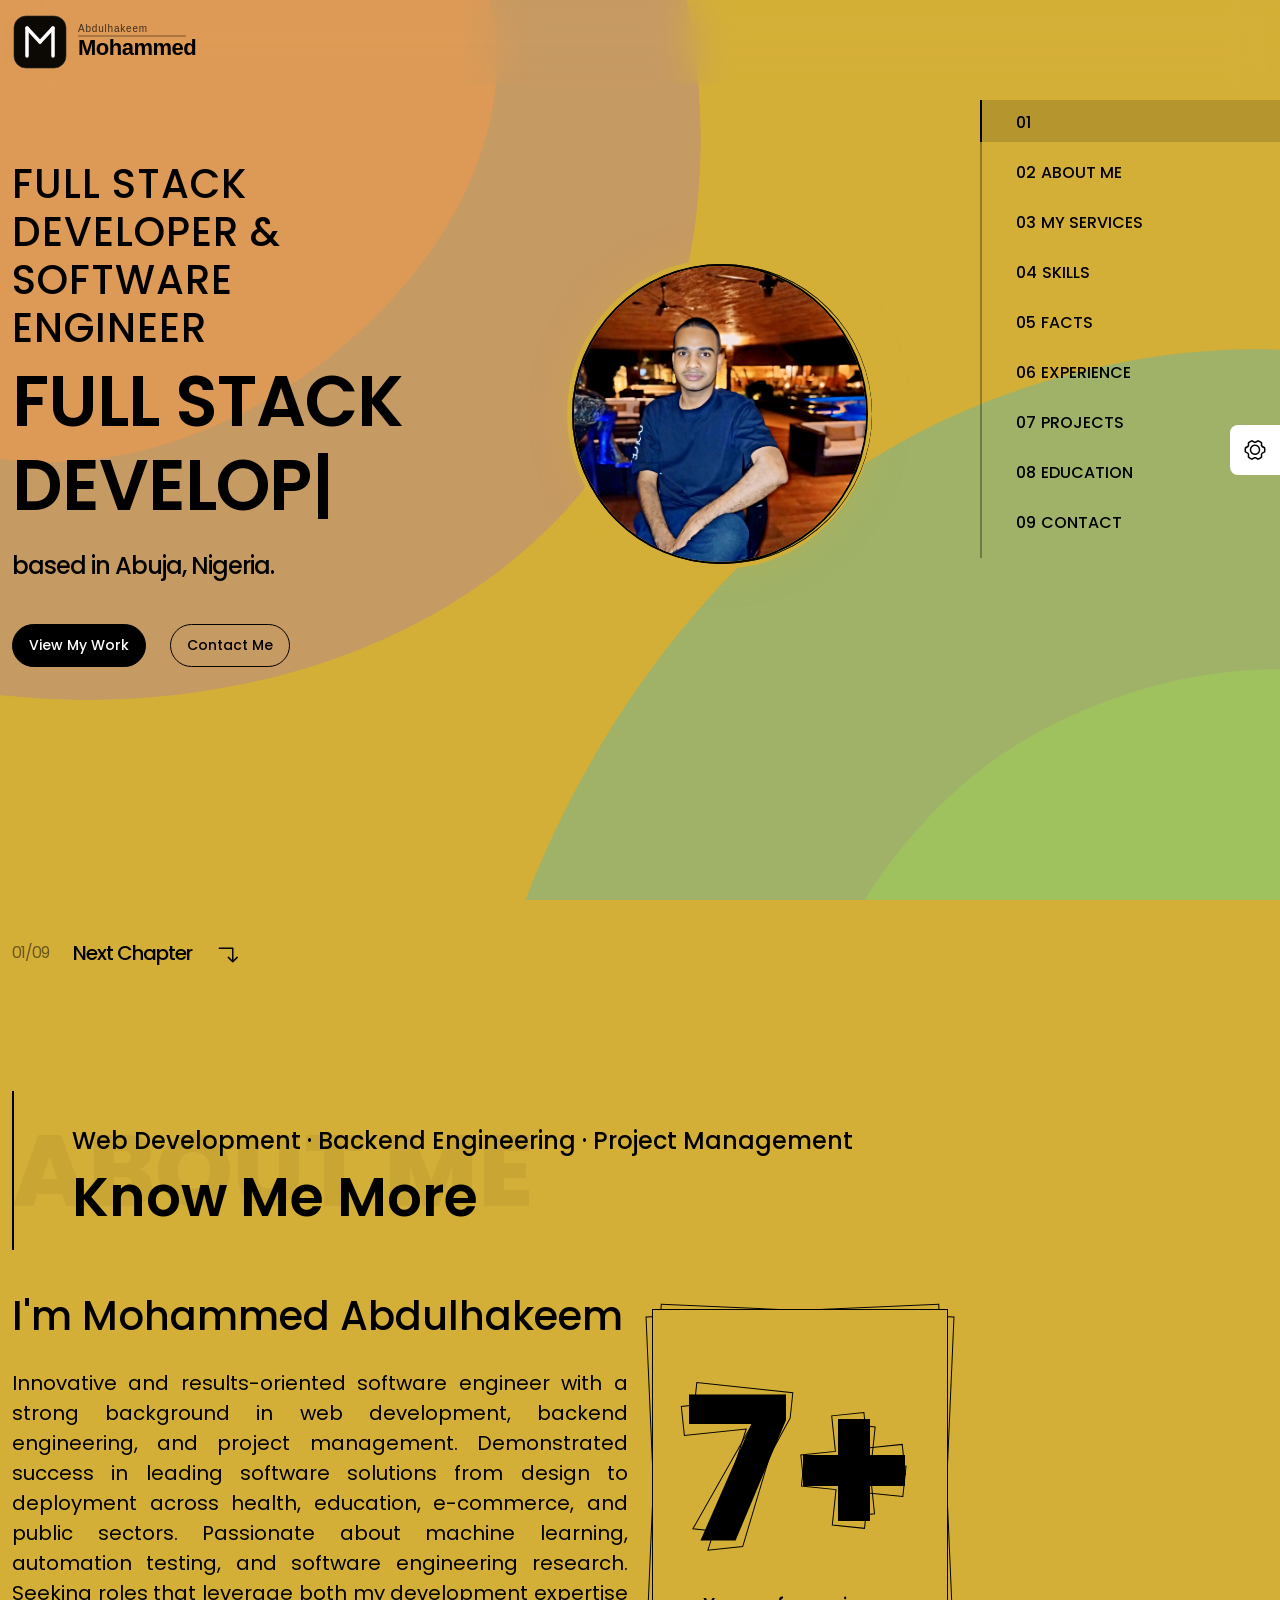
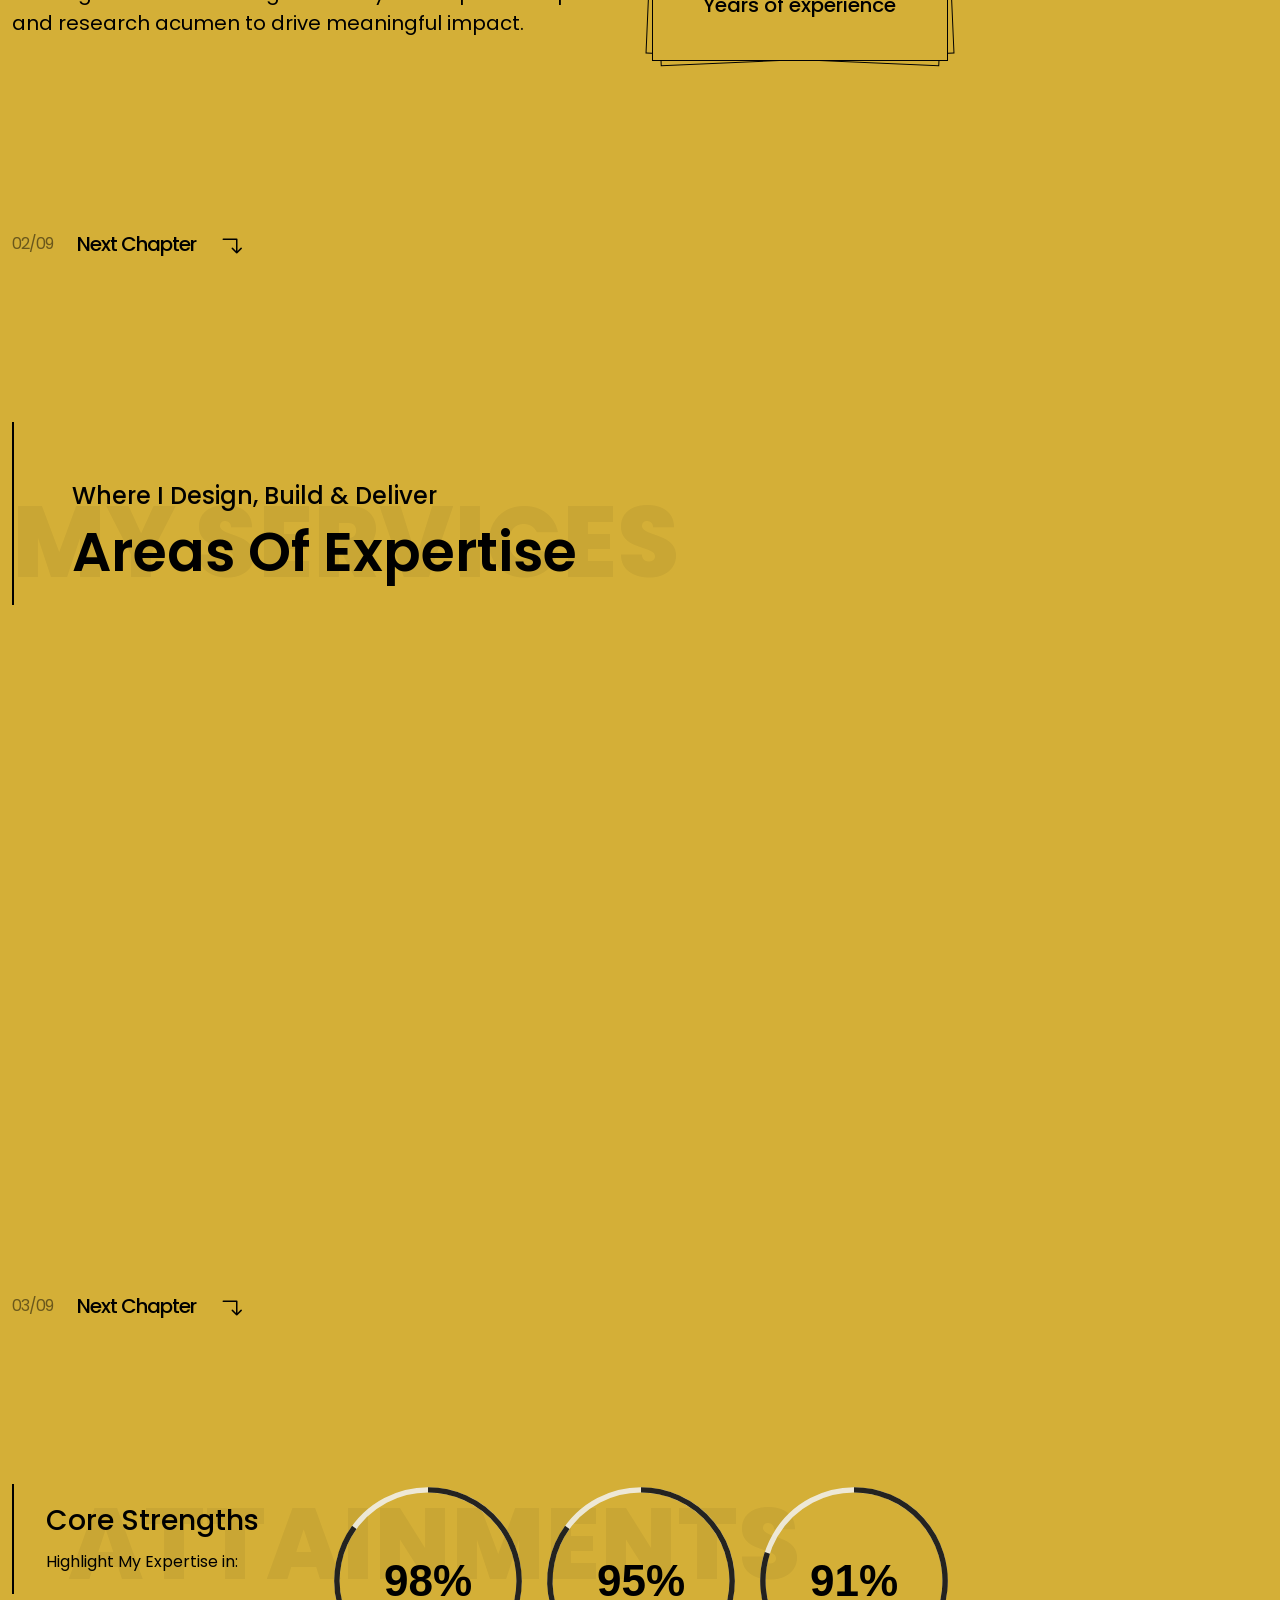
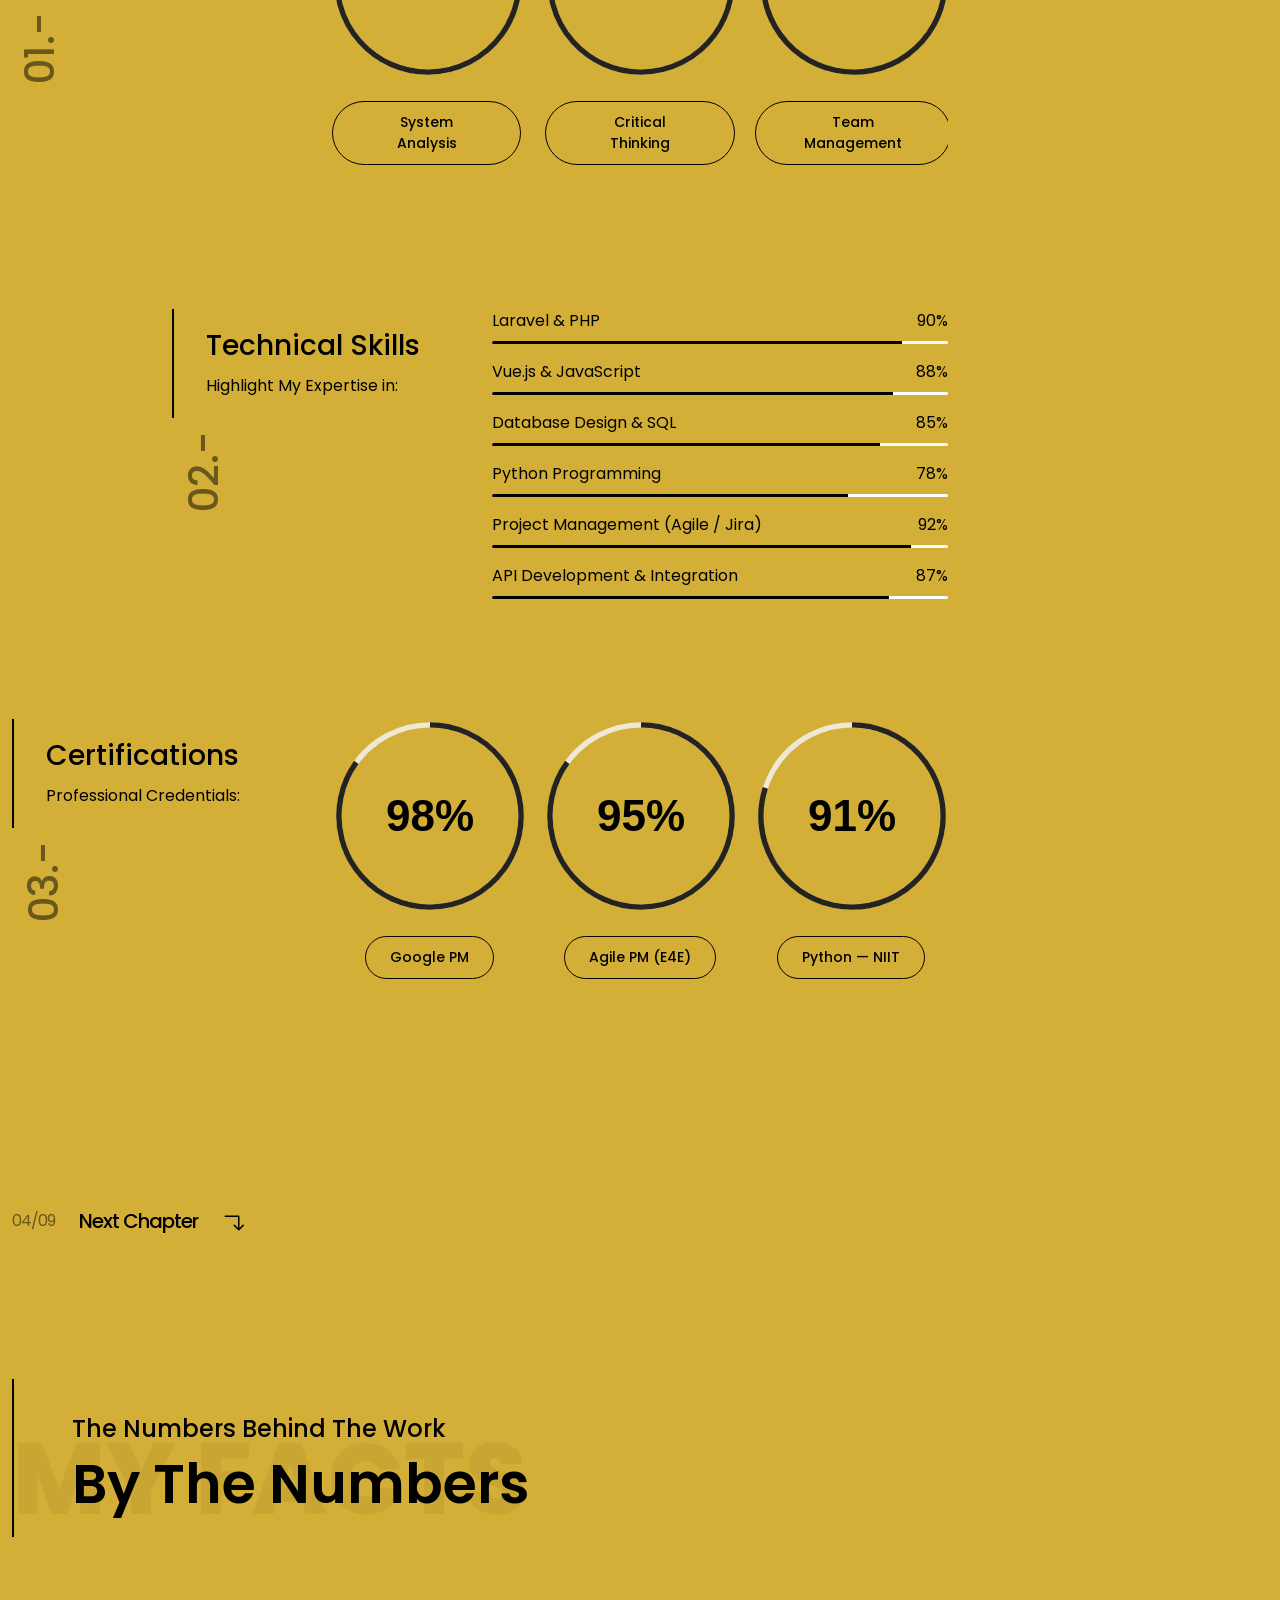
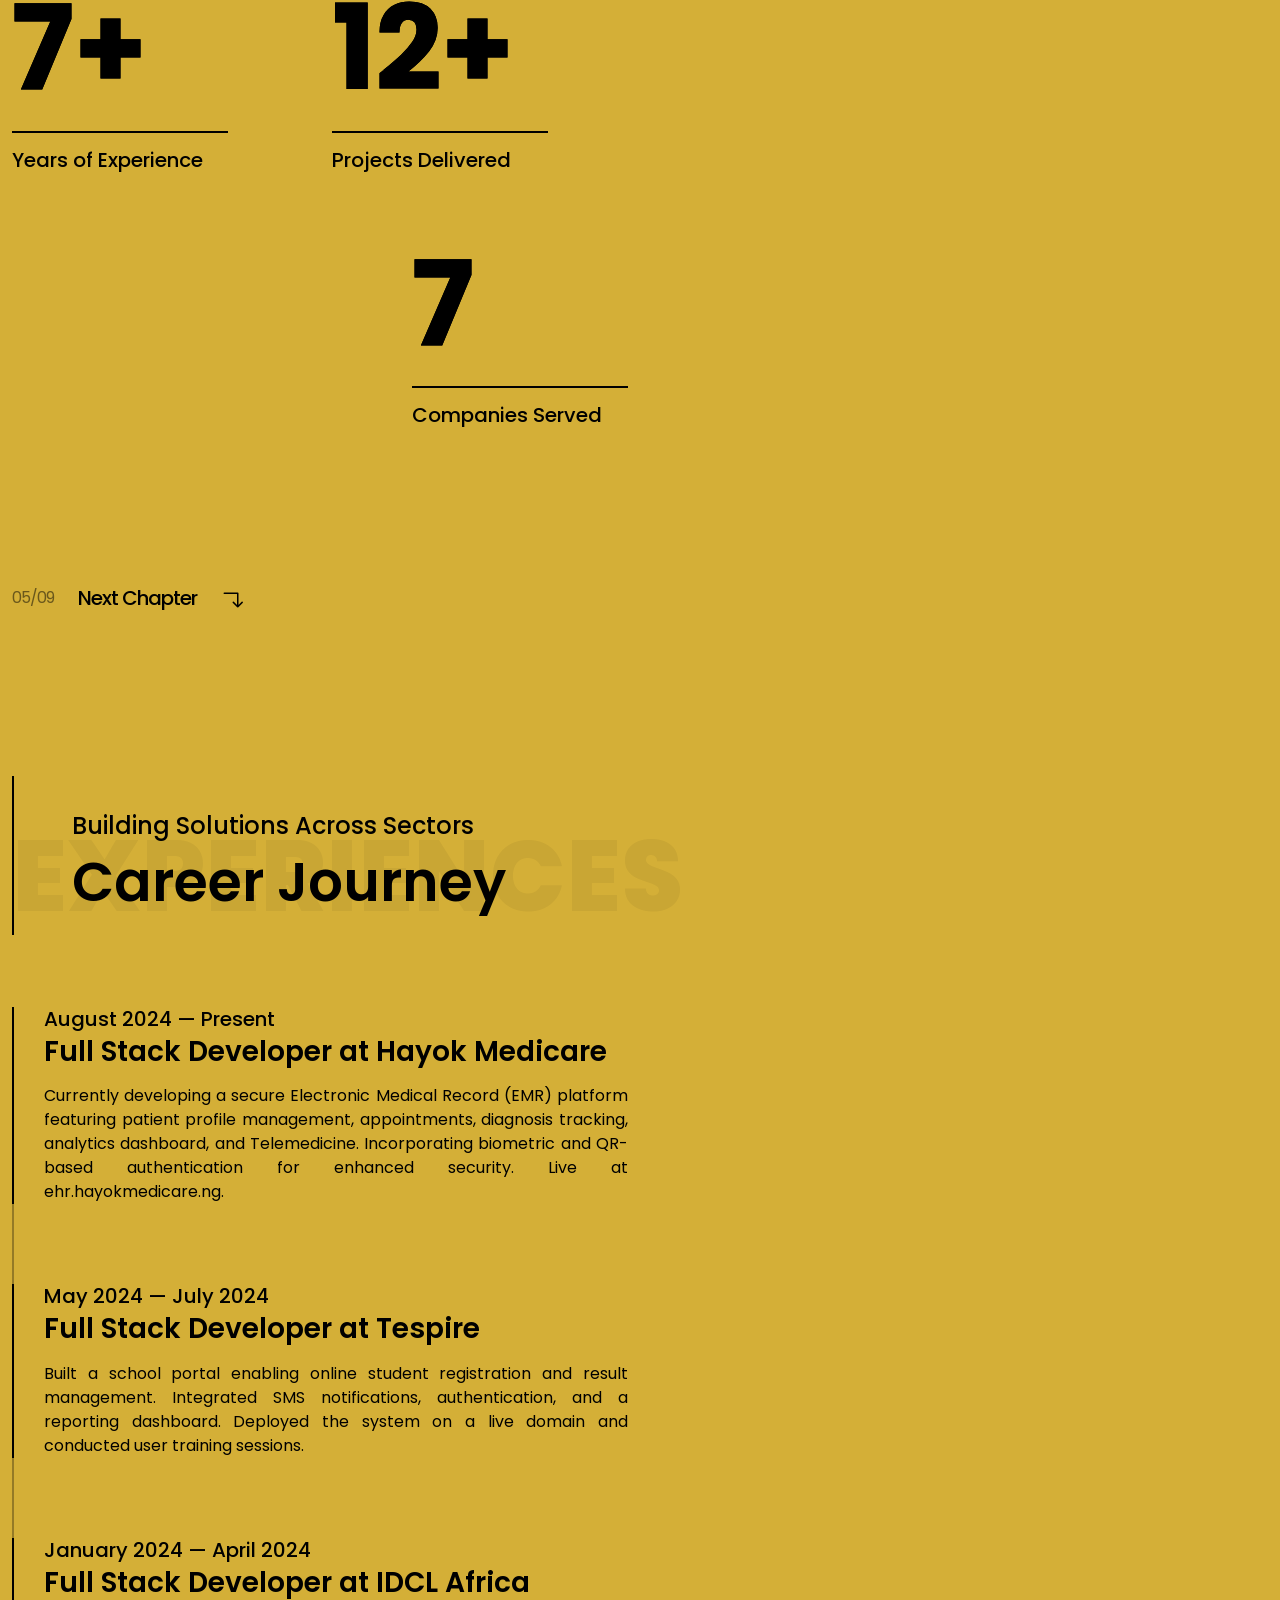
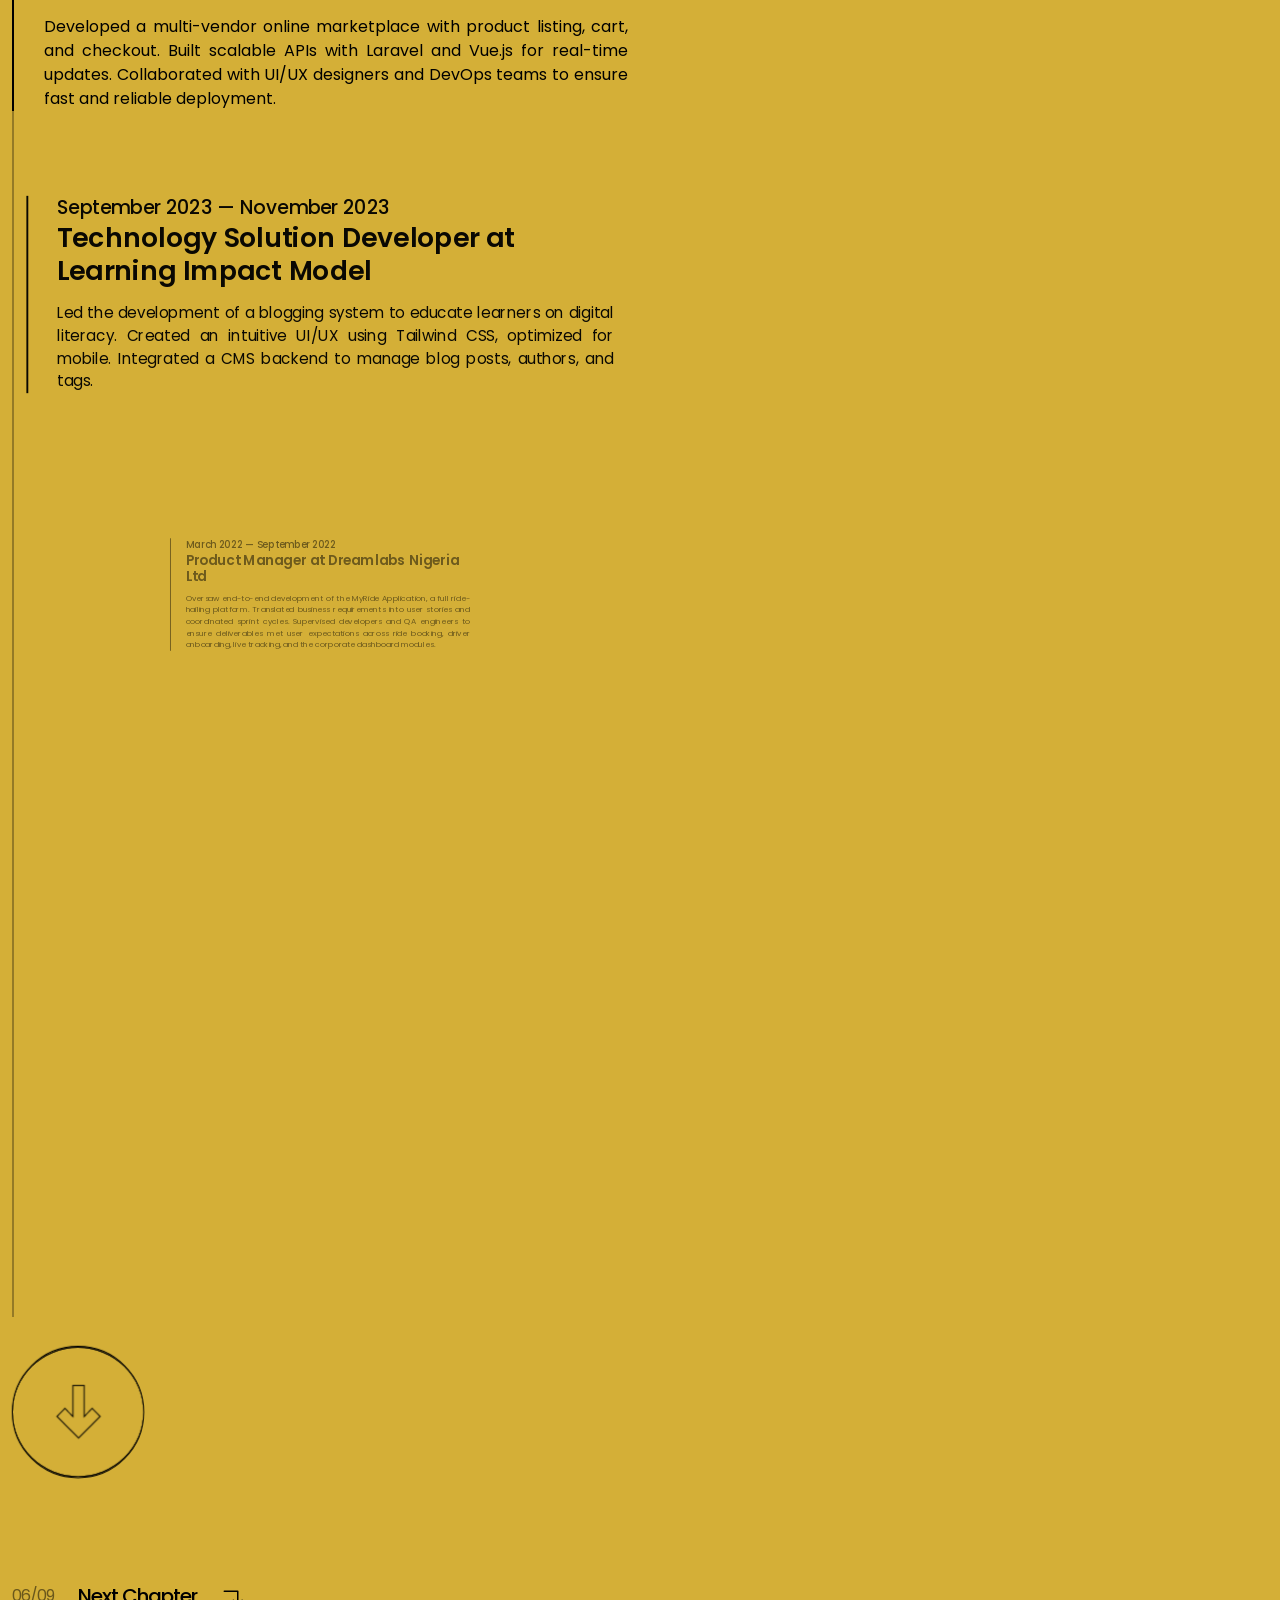
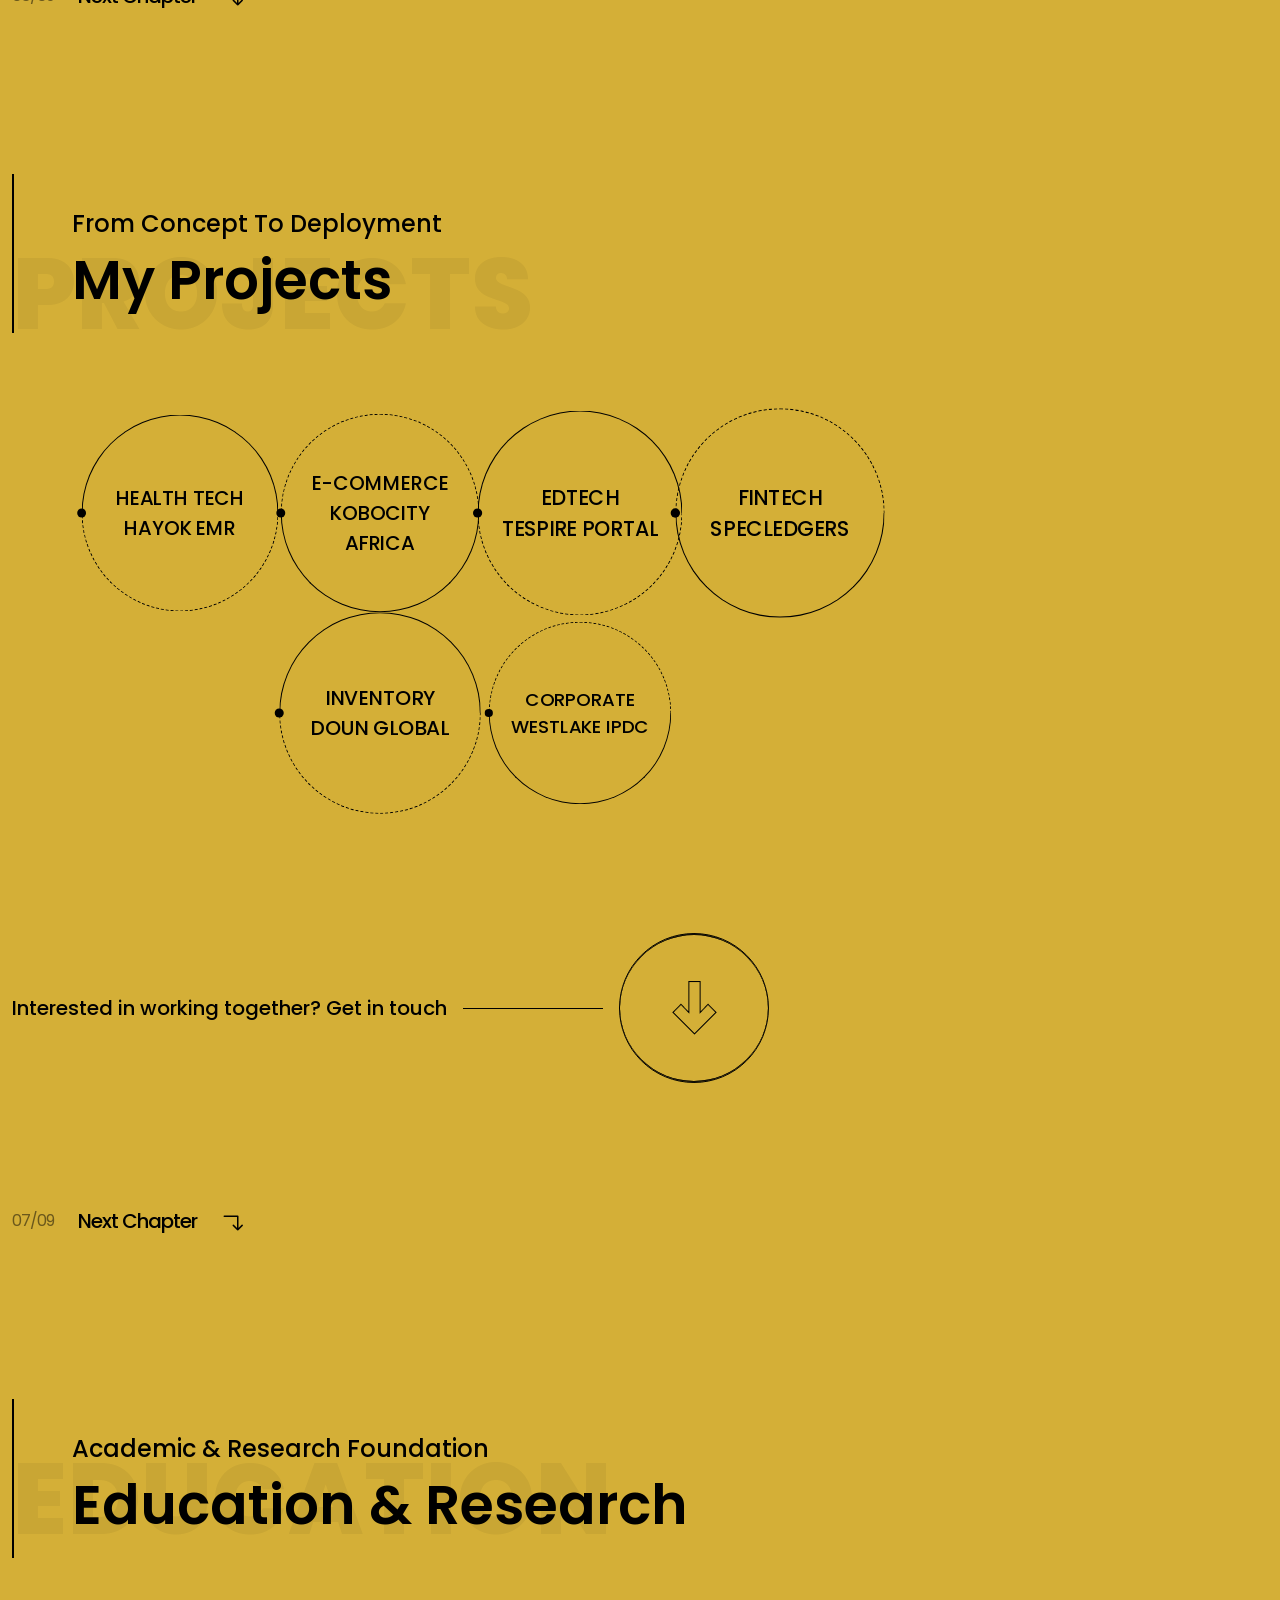
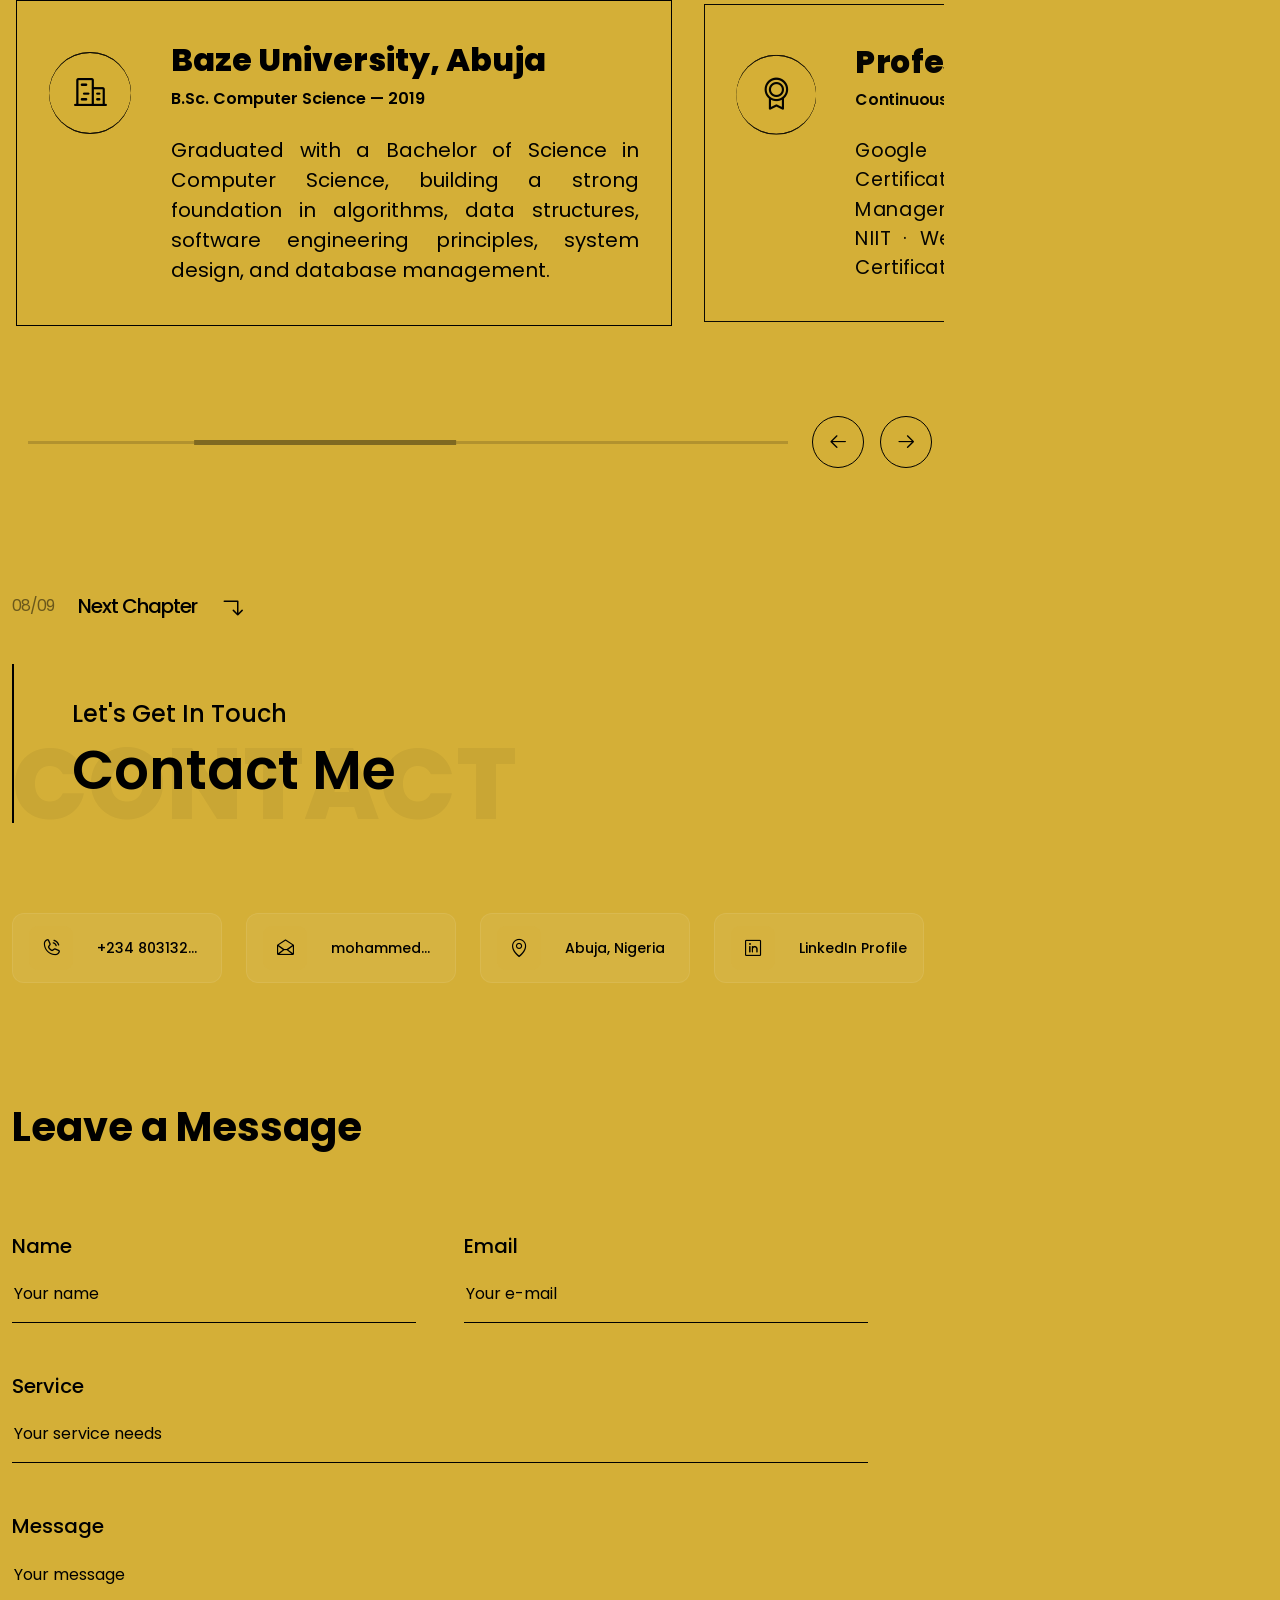
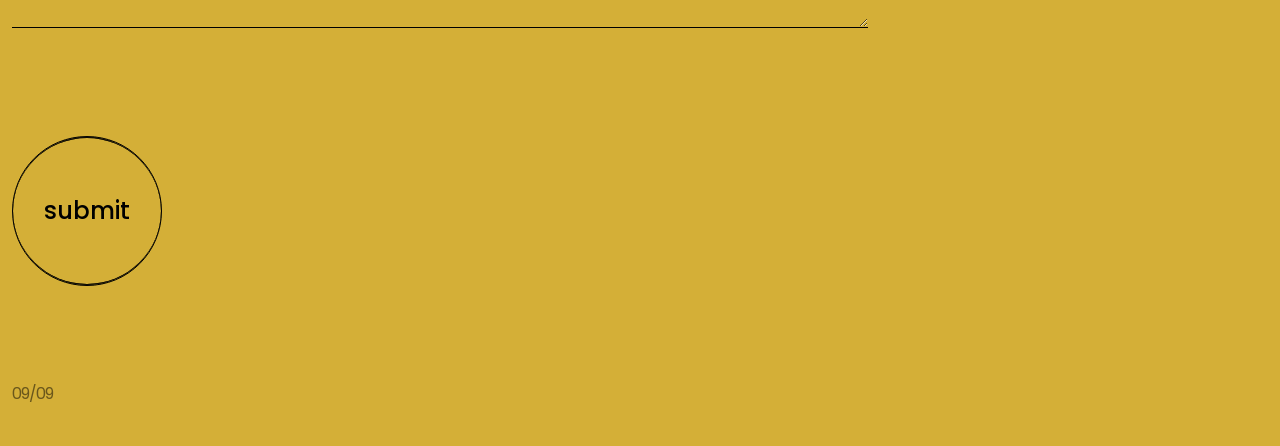
==== commit 05051612: "Update theme to metallic gold matched from tie, fix certification icon - Set primary colour to #D4AF" ====
--- a/index.html
+++ b/index.html
@@ -143,7 +143,7 @@
       content="black-translucent"
     />
     <meta name="apple-mobile-web-app-title" content="Mohammed Abdulhakeem" />
-    <meta name="theme-color" content="#6495ed" />
+    <meta name="theme-color" content="#d4af37" />
     <meta name="color-scheme" content="light dark" />
     <meta name="referrer" content="strict-origin-when-cross-origin" />
 
@@ -166,7 +166,7 @@
     <!-- Default Theme Color & Text Justification -->
     <style>
       :root {
-        --primary: 100, 149, 237;
+        --primary: 212, 175, 55;
       }
       .desc,
       .about-desc > p,
@@ -204,6 +204,9 @@
       .contact .contact-item p a {
         color: #000;
         text-decoration: none;
+      }
+      .hero-img {
+        box-shadow: 0 0 0 5px rgb(var(--primary)), 0 0 40px rgba(var(--primary), 0.35);
       }
       .contact-btn {
         color: #000 !important;
@@ -375,7 +378,7 @@
                   </div>
                   <img
                     class="img-fluid rounded-circle hero-img"
-                    src="./assets/images/1.jpeg"
+                    src="./assets/images/3.jpeg"
                     alt="Mohammed Abdulhakeem"
                     style="width: 300px; height: 300px; object-fit: cover"
                   />
@@ -1105,7 +1108,7 @@
                               display: flex;
                               align-items: center;
                               justify-content: center;
-                              background: rgba(100, 149, 237, 0.15);
+                              background: rgba(212, 175, 55, 0.15);
                               border-radius: 50%;
                             "
                           >
@@ -1150,7 +1153,7 @@
                               display: flex;
                               align-items: center;
                               justify-content: center;
-                              background: rgba(100, 149, 237, 0.15);
+                              background: rgba(212, 175, 55, 0.15);
                               border-radius: 50%;
                             "
                           >
@@ -1194,11 +1197,11 @@
                               display: flex;
                               align-items: center;
                               justify-content: center;
-                              background: rgba(100, 149, 237, 0.15);
+                              background: rgba(212, 175, 55, 0.15);
                               border-radius: 50%;
                             "
                           >
-                            <i class="ph ph-certificate" style="font-size: 2.2rem;"></i>
+                            <i class="ph ph-medal" style="font-size: 2.2rem;"></i>
                           </div>
                           <div class="waves-bottom-sm">
                             <span></span>
@@ -1238,7 +1241,7 @@
                               display: flex;
                               align-items: center;
                               justify-content: center;
-                              background: rgba(100, 149, 237, 0.15);
+                              background: rgba(212, 175, 55, 0.15);
                               border-radius: 50%;
                             "
                           >
@@ -1430,14 +1433,14 @@
         <div class="d-flex flex-column gap-3">
           <div class="d-flex gap-3">
             <button
+              style="background-color: #d4af37"
+              class="color-btn"
+              data-color="212, 175, 55"
+            ></button>
+            <button
               style="background-color: #6495ed"
               class="color-btn"
               data-color="100, 149, 237"
-            ></button>
-            <button
-              style="background-color: #3b82f6"
-              class="color-btn"
-              data-color="59, 130, 246"
             ></button>
             <button
               style="background-color: #14b8a6"
@@ -1452,14 +1455,14 @@
               data-color="249, 115, 22"
             ></button>
             <button
+              style="background-color: #8b5cf6"
+              class="color-btn"
+              data-color="139, 92, 246"
+            ></button>
+            <button
               style="background-color: #ec4899"
               class="color-btn"
               data-color="236, 72, 153"
-            ></button>
-            <button
-              style="background-color: #ffdb67"
-              class="color-btn"
-              data-color="255, 219, 103"
             ></button>
           </div>
         </div>
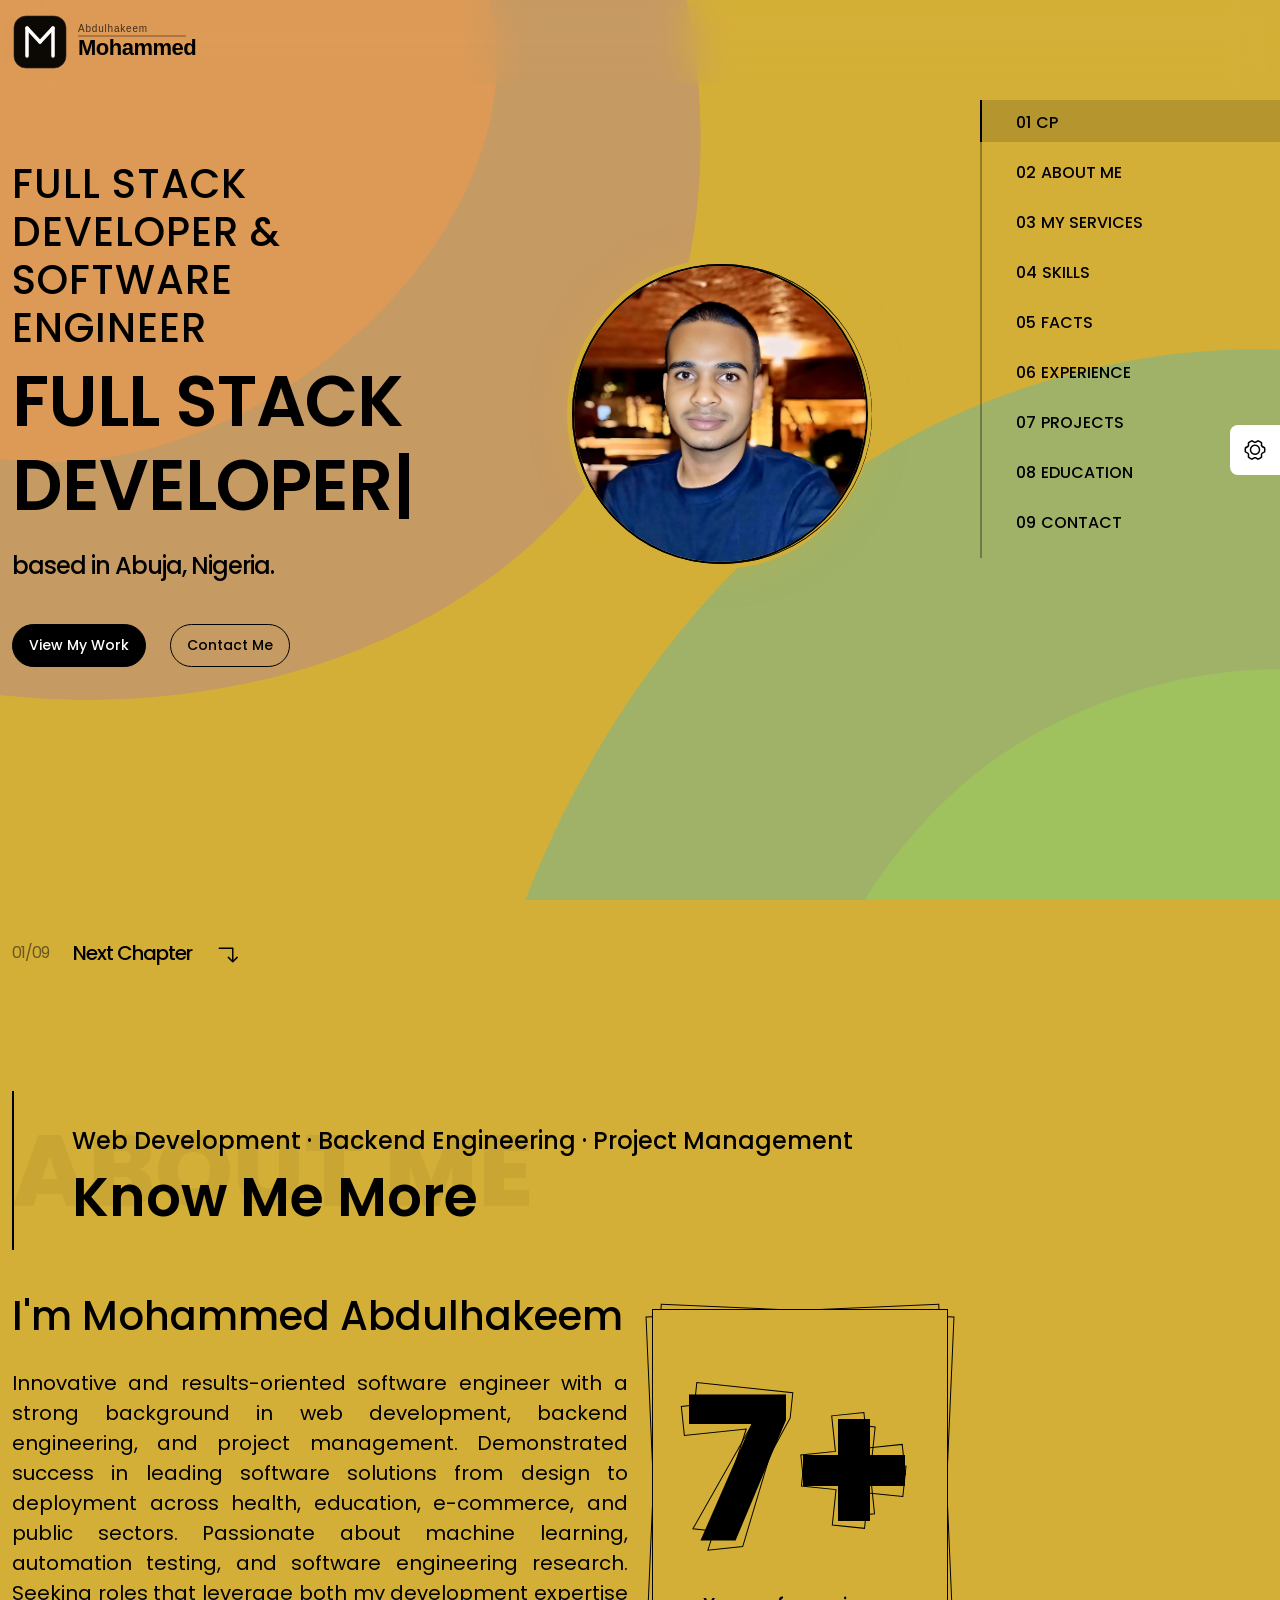
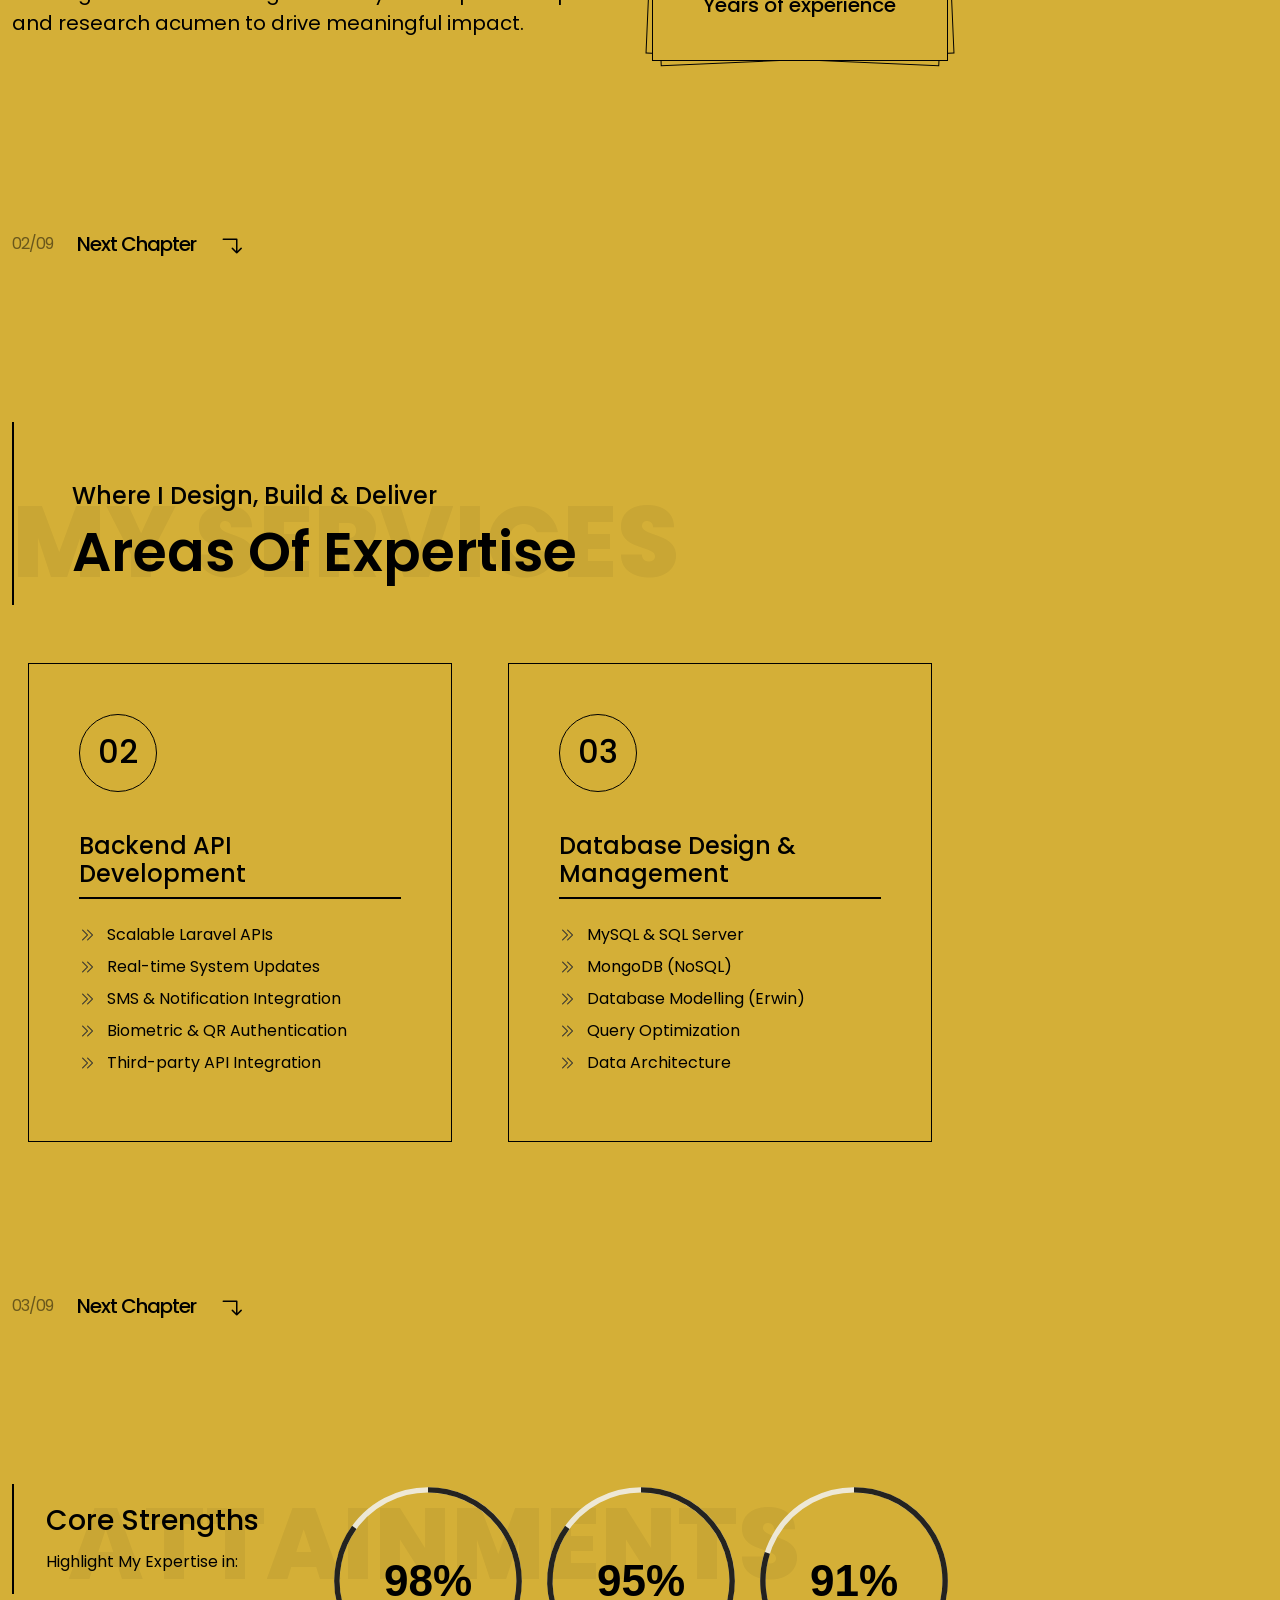
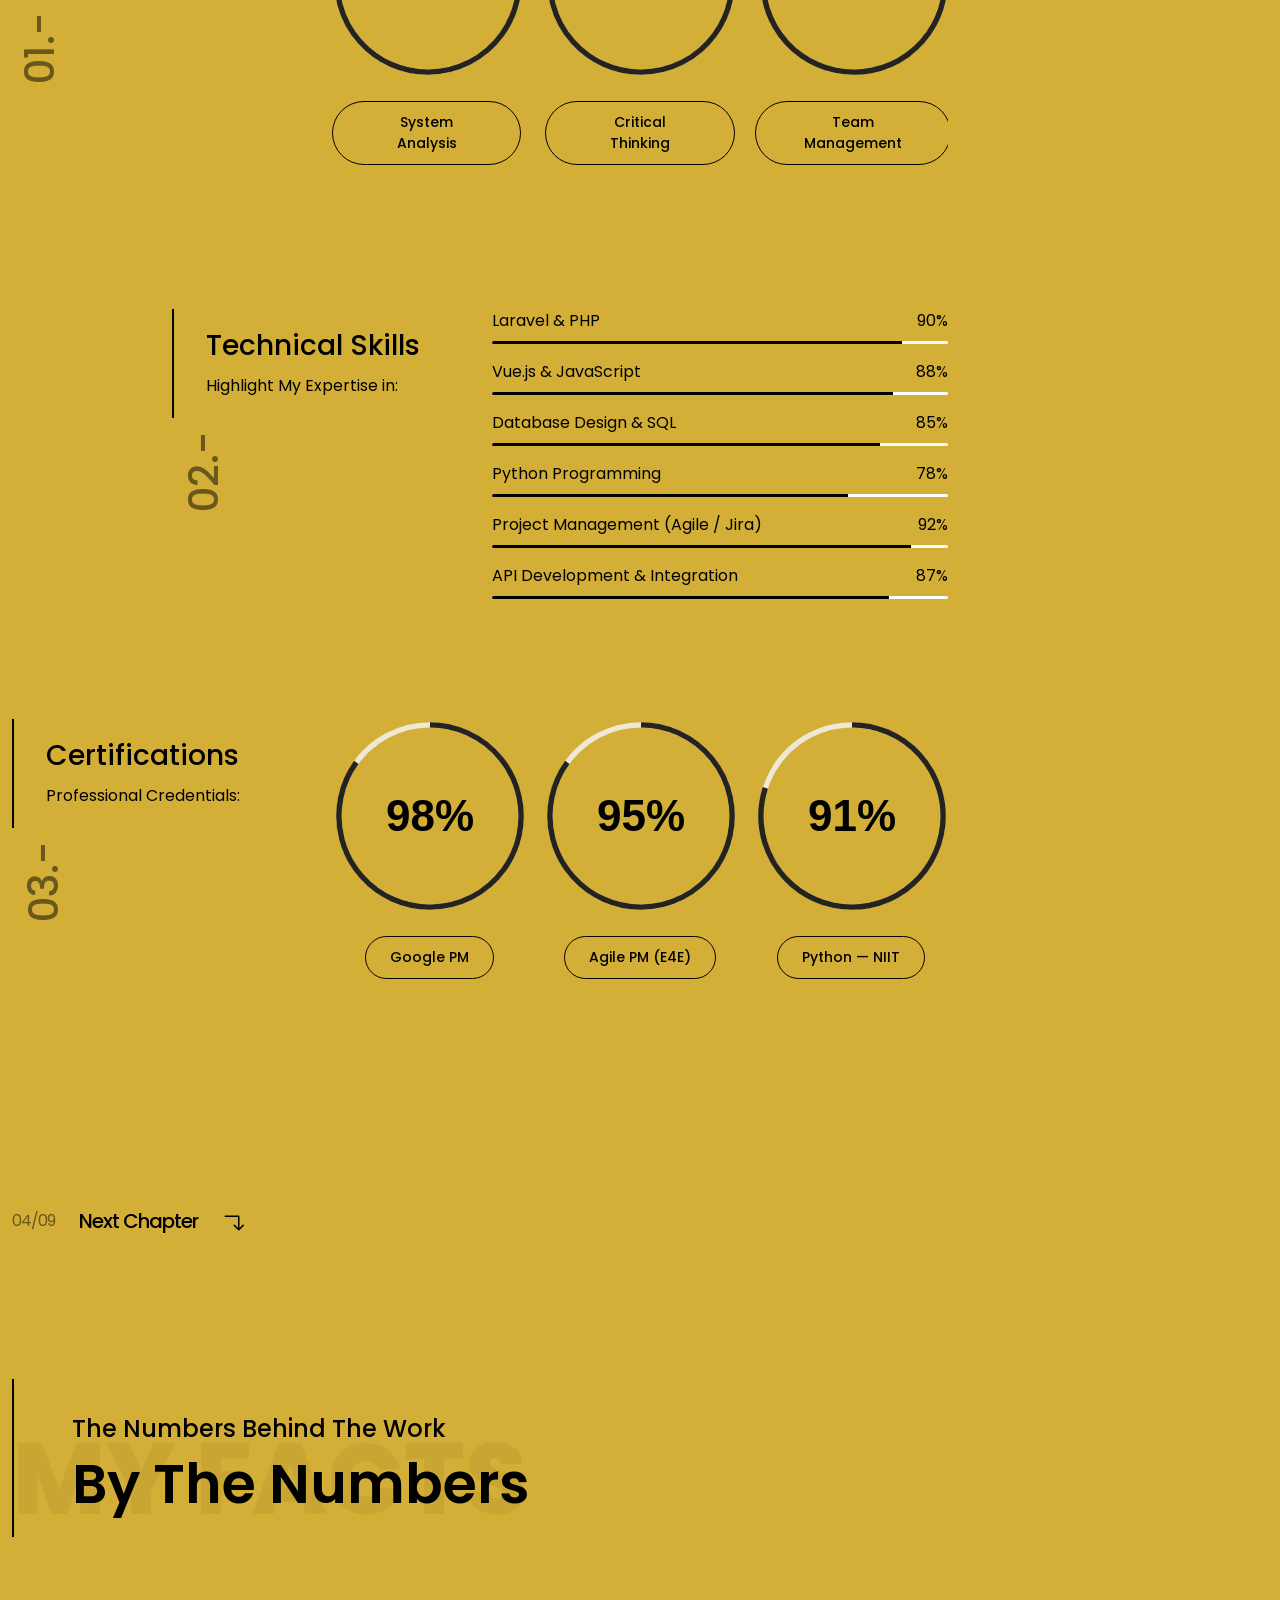
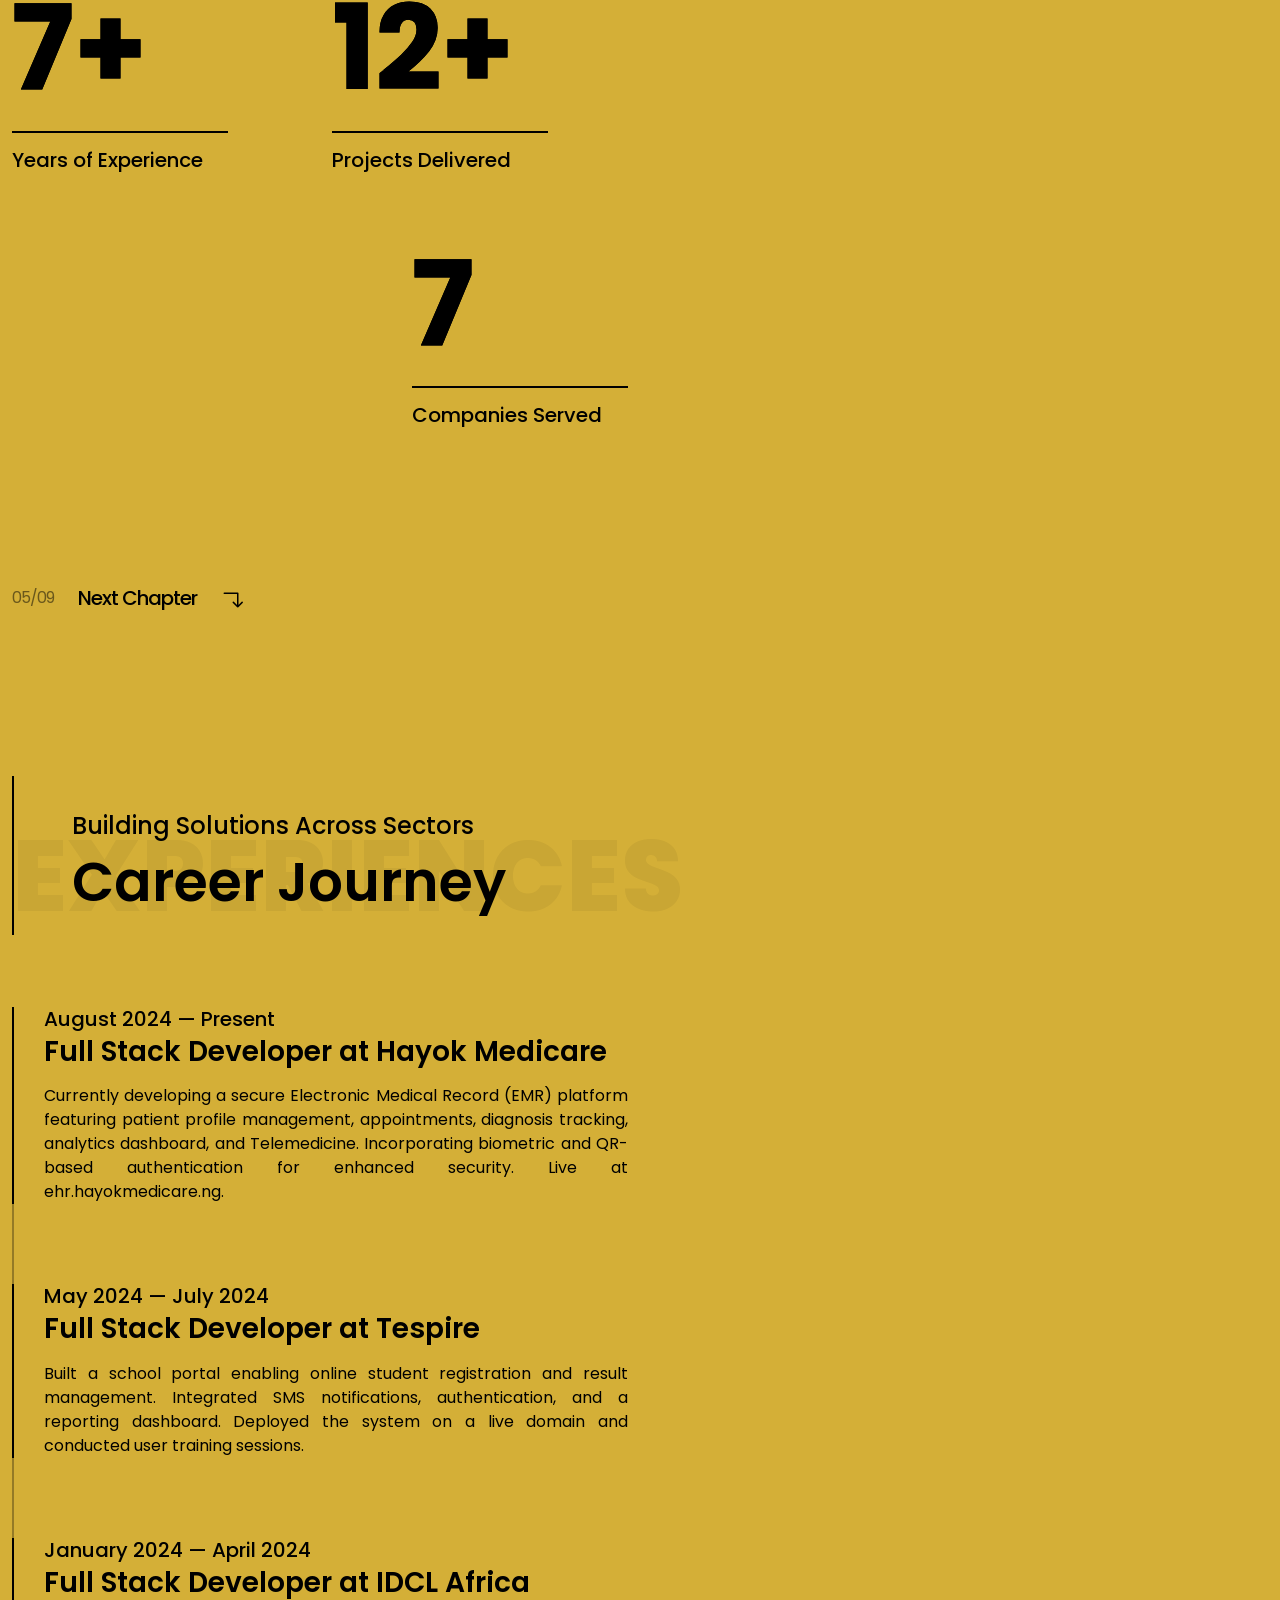
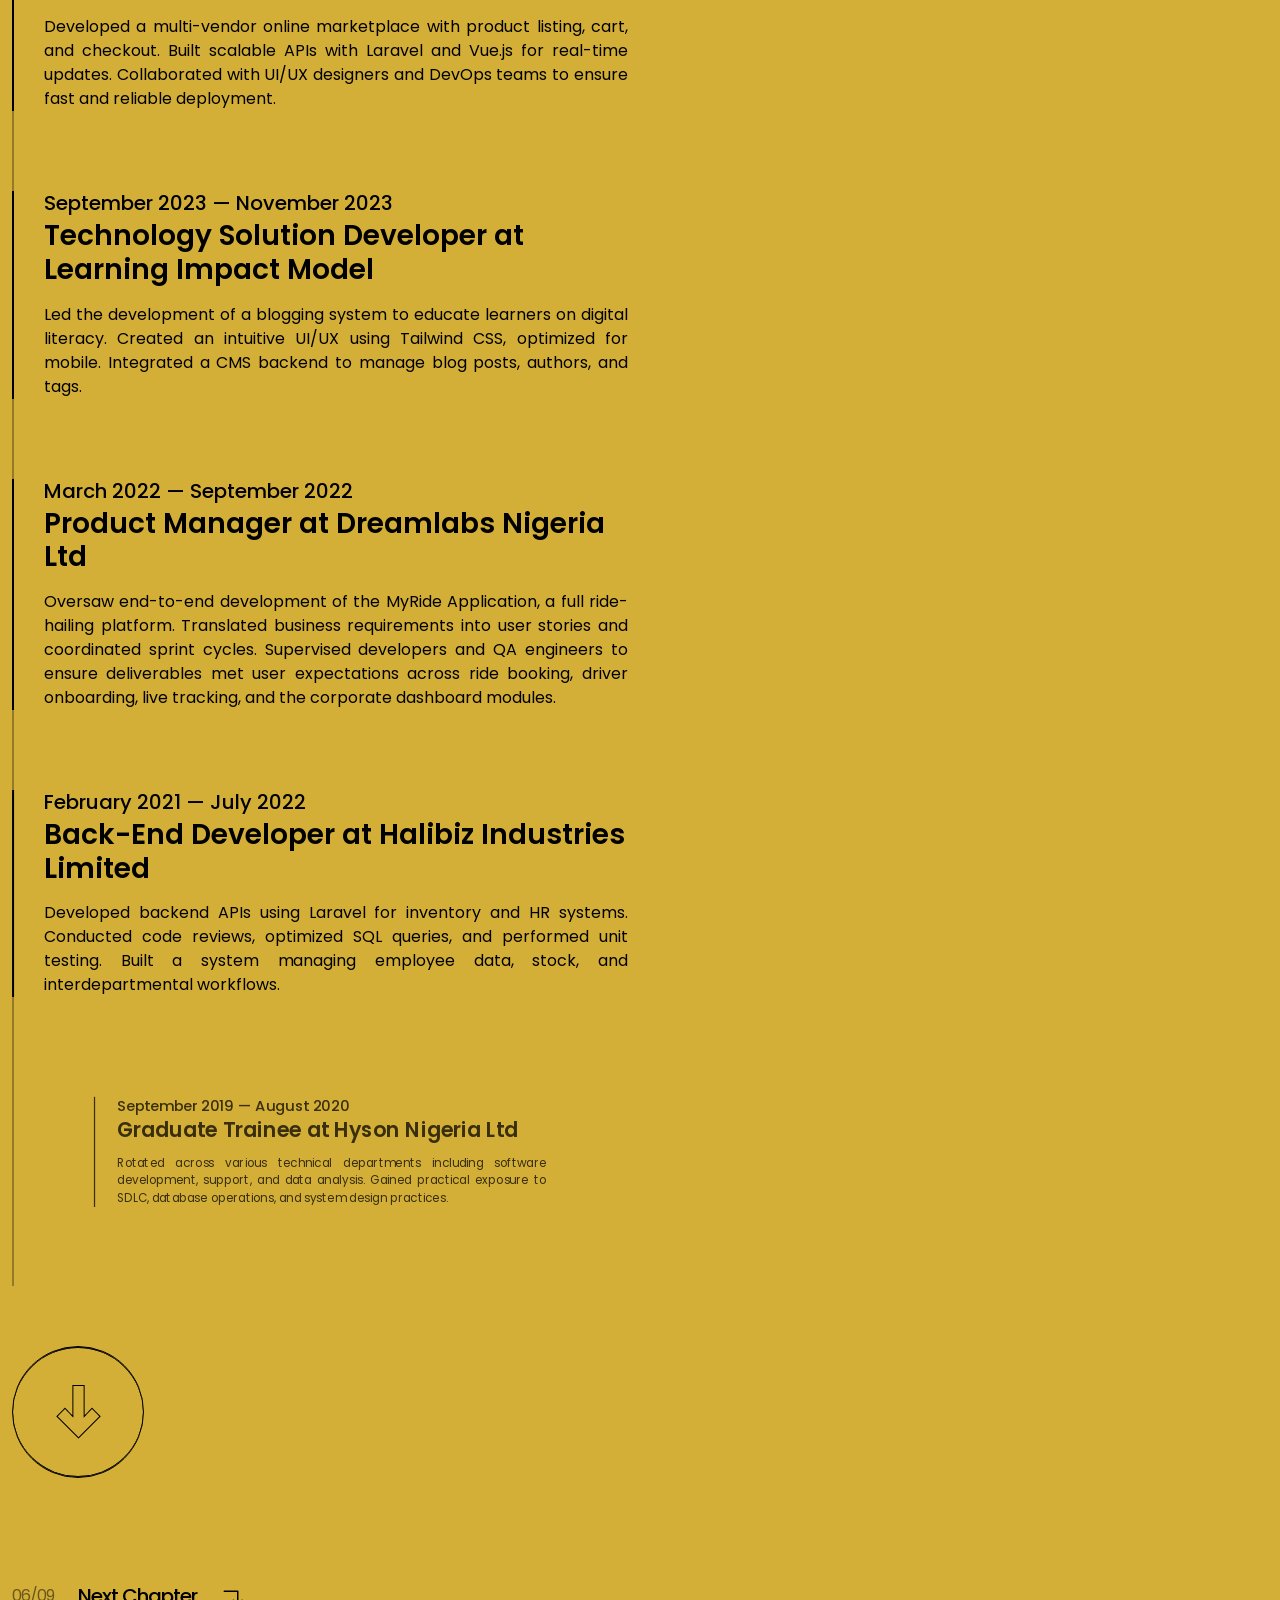
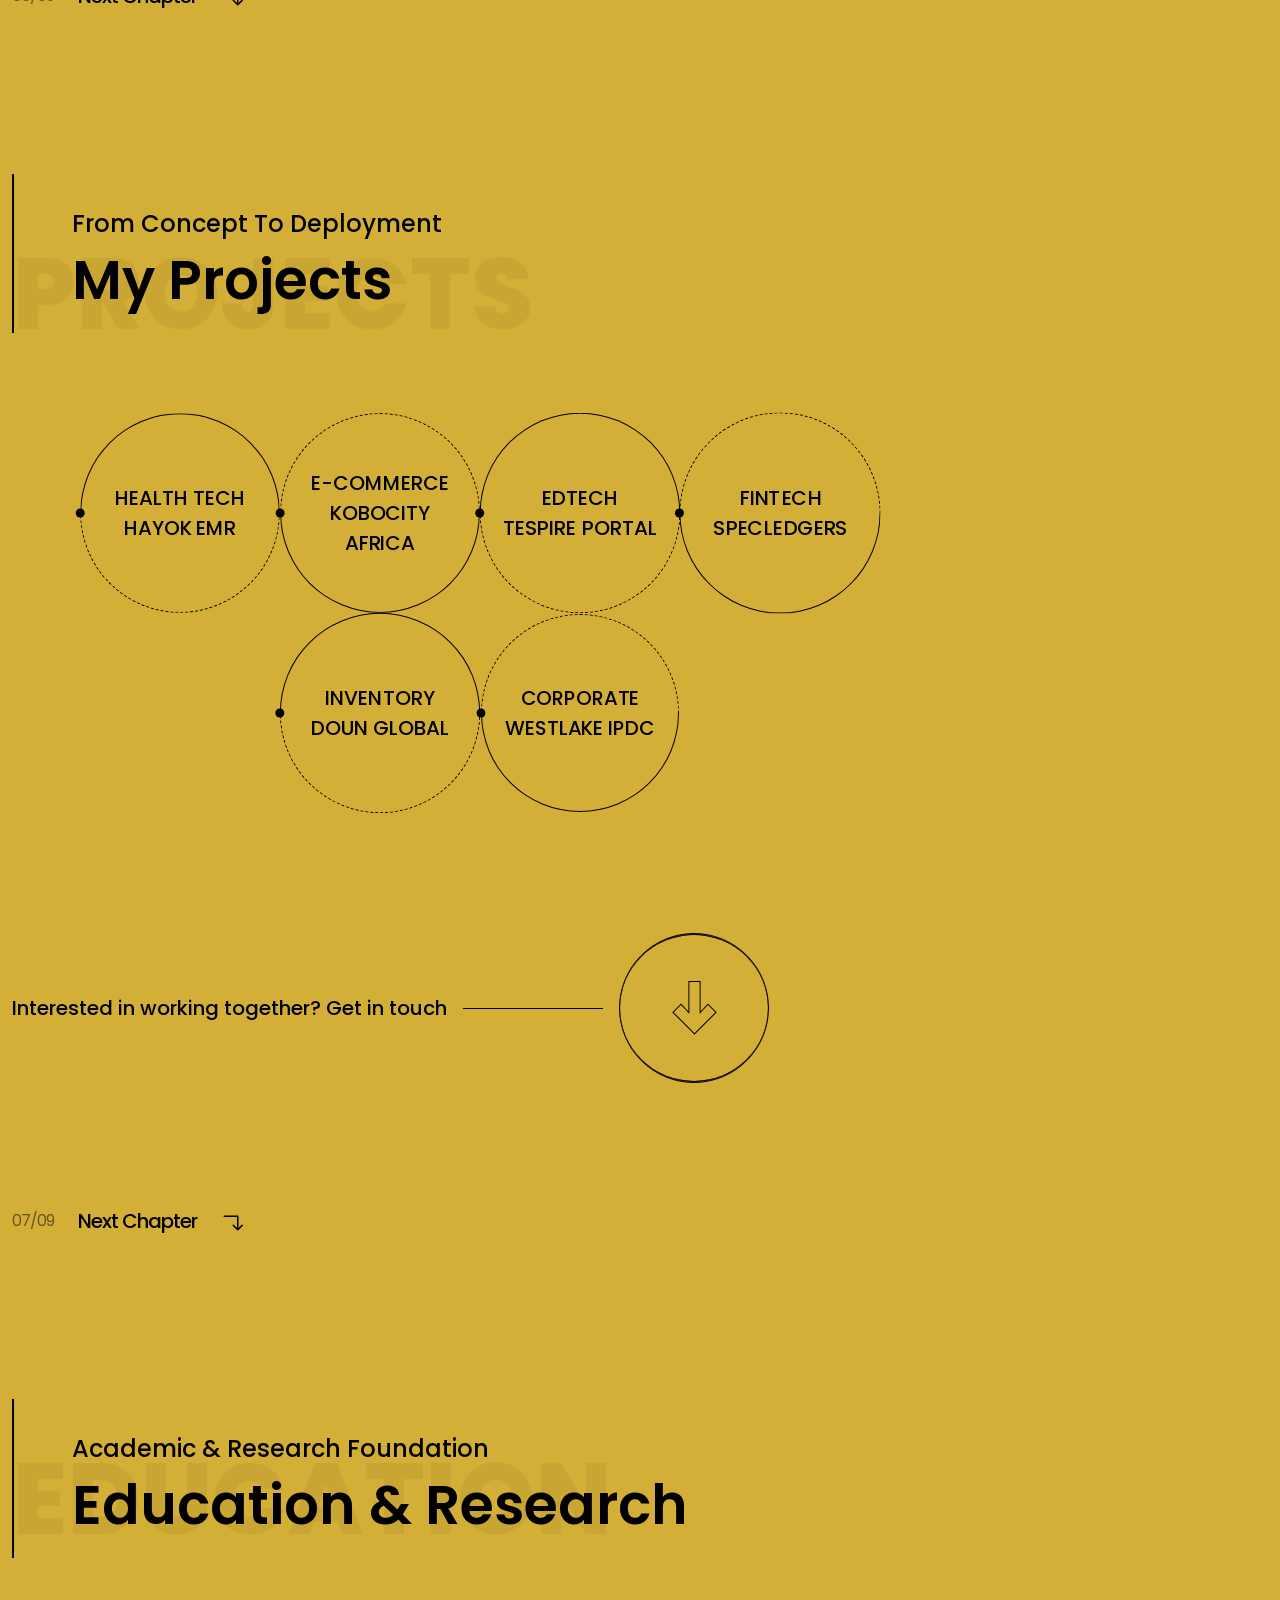
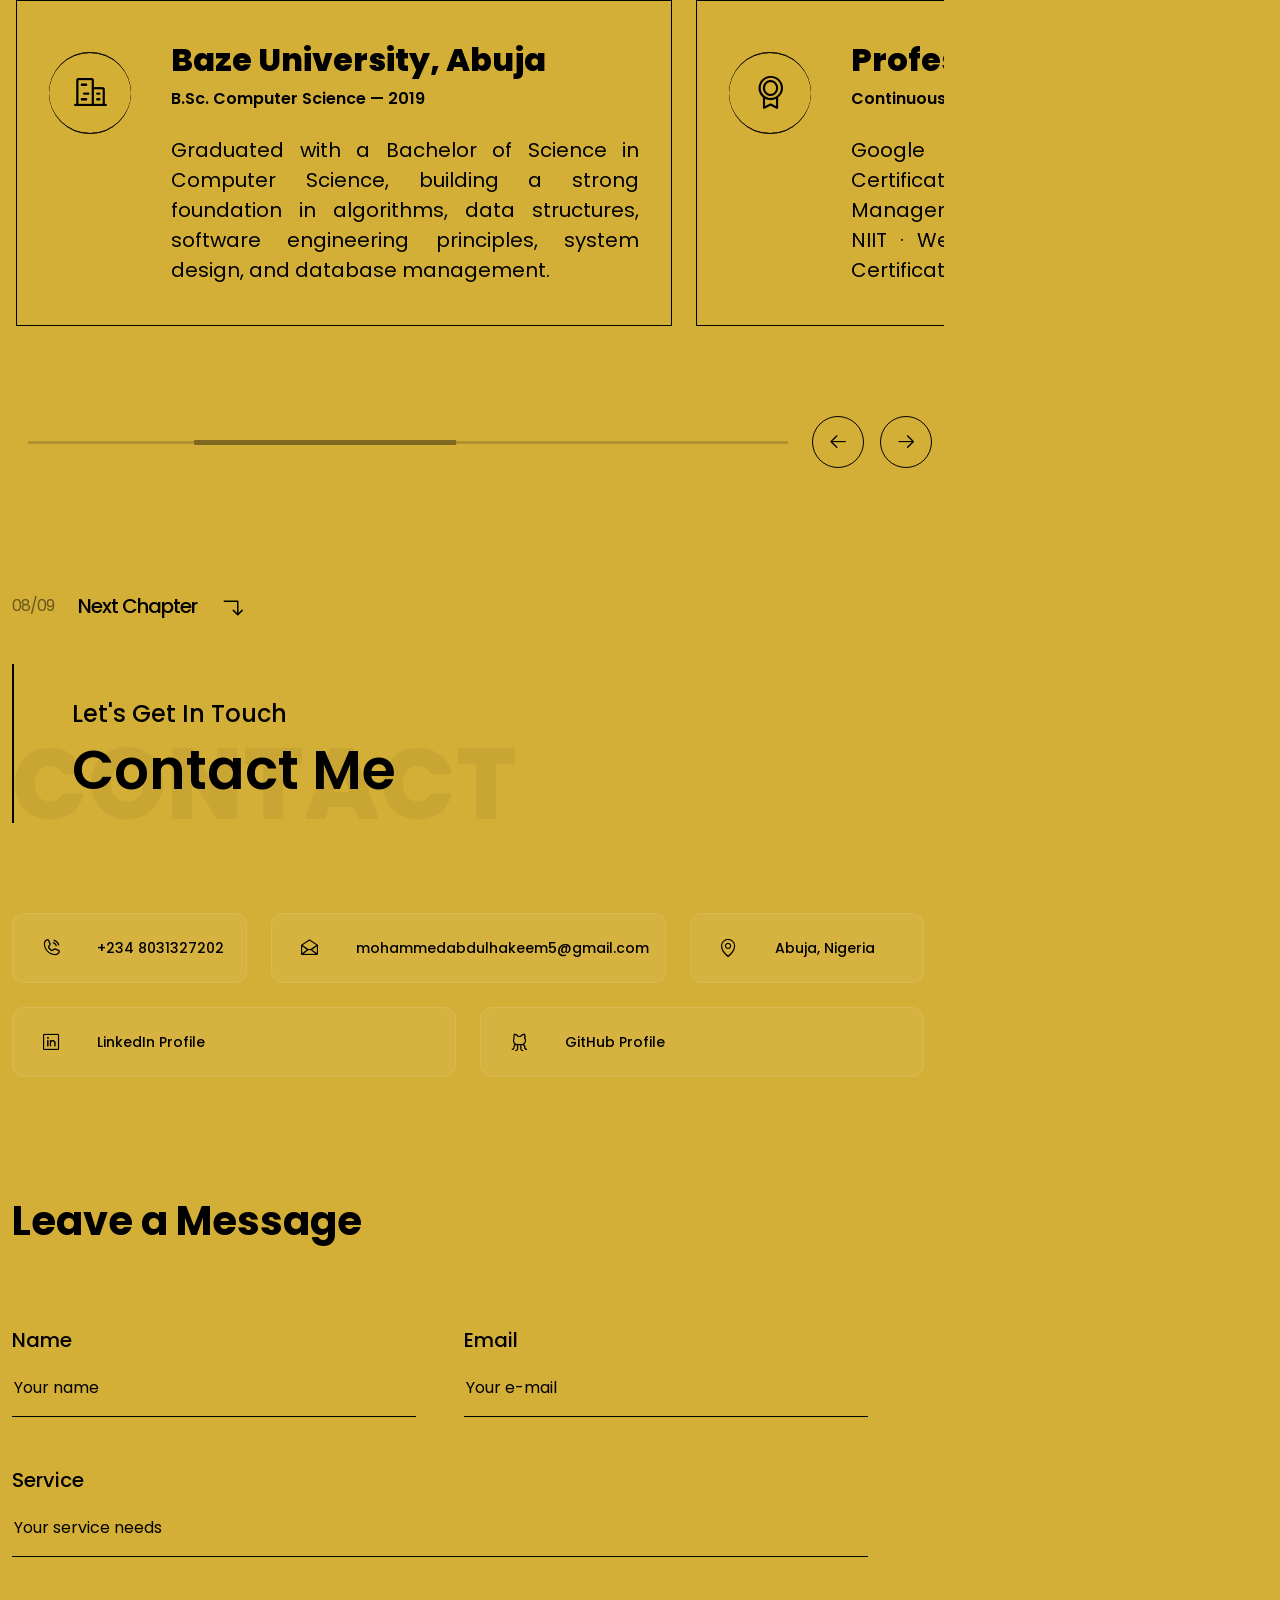
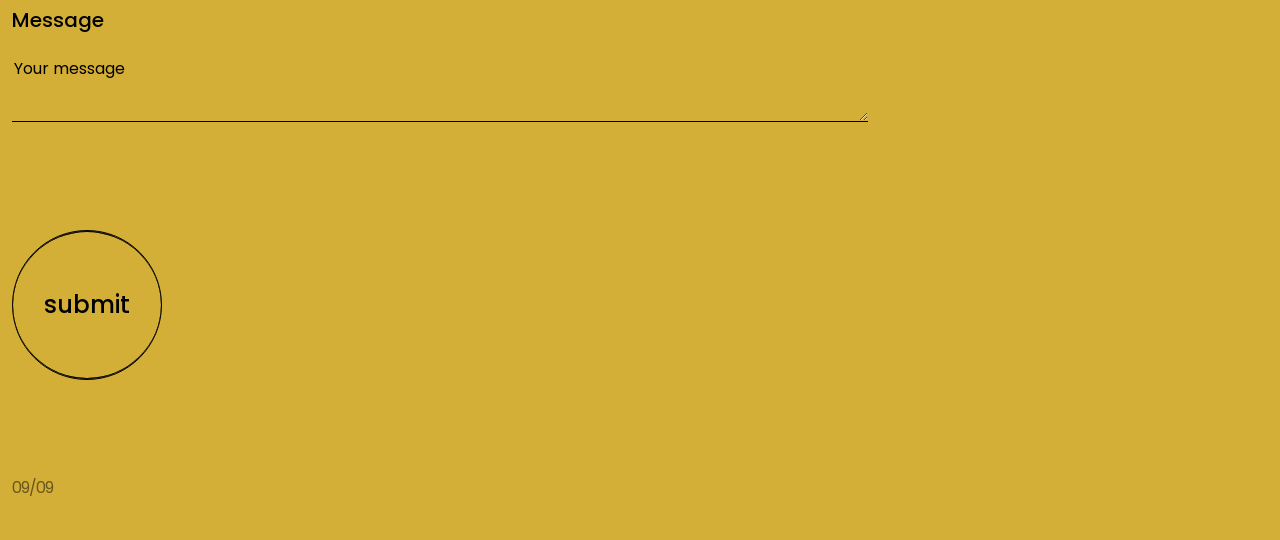
==== commit 1f7093b6: "github" ====
--- a/index.html
+++ b/index.html
@@ -99,7 +99,7 @@
         "title": "Full Stack Developer",
         "description": "Innovative and results-oriented software engineer with a strong background in web development, backend engineering, and project management",
         "image": "assets/images/hero.png",
-        "sameAs": ["https://www.linkedin.com/in/mohammed-abdulhakeem/"],
+        "sameAs": ["https://www.linkedin.com/in/mohammed-abdulhakeem/", "https://github.com/M-hakeem"],
         "jobTitle": "Full Stack Developer",
         "worksFor": {
           "@type": "Organization",
@@ -1306,7 +1306,7 @@
             </div>
             <div class="row pb-120 contact-items">
               <div class="row g-4">
-                <div class="col-sm-6 col-xl-3 col-xxl-3">
+                <div class="col-sm-6 col-xl">
                   <div class="contact-item">
                     <div class="icon-box">
                       <i class="ph ph-phone-call"></i>
@@ -1314,7 +1314,7 @@
                     <p>+234 8031327202</p>
                   </div>
                 </div>
-                <div class="col-sm-6 col-xl-3 col-xxl-3">
+                <div class="col-sm-6 col-xl">
                   <div class="contact-item">
                     <div class="icon-box">
                       <i class="ph ph-envelope-open"></i>
@@ -1326,7 +1326,7 @@
                     </p>
                   </div>
                 </div>
-                <div class="col-sm-6 col-xl-3 col-xxl-3">
+                <div class="col-sm-6 col-xl">
                   <div class="contact-item">
                     <div class="icon-box">
                       <i class="ph ph-map-pin"></i>
@@ -1334,7 +1334,7 @@
                     <p>Abuja, Nigeria</p>
                   </div>
                 </div>
-                <div class="col-sm-6 col-xl-3 col-xxl-3">
+                <div class="col-sm-6 col-xl">
                   <div class="contact-item">
                     <div class="icon-box">
                       <i class="ph ph-linkedin-logo"></i>
@@ -1344,6 +1344,20 @@
                         href="https://www.linkedin.com/in/mohammed-abdulhakeem/"
                         target="_blank"
                         >LinkedIn Profile</a
+                      >
+                    </p>
+                  </div>
+                </div>
+                <div class="col-sm-6 col-xl">
+                  <div class="contact-item">
+                    <div class="icon-box">
+                      <i class="ph ph-github-logo"></i>
+                    </div>
+                    <p>
+                      <a
+                        href="https://github.com/M-hakeem"
+                        target="_blank"
+                        >GitHub Profile</a
                       >
                     </p>
                   </div>
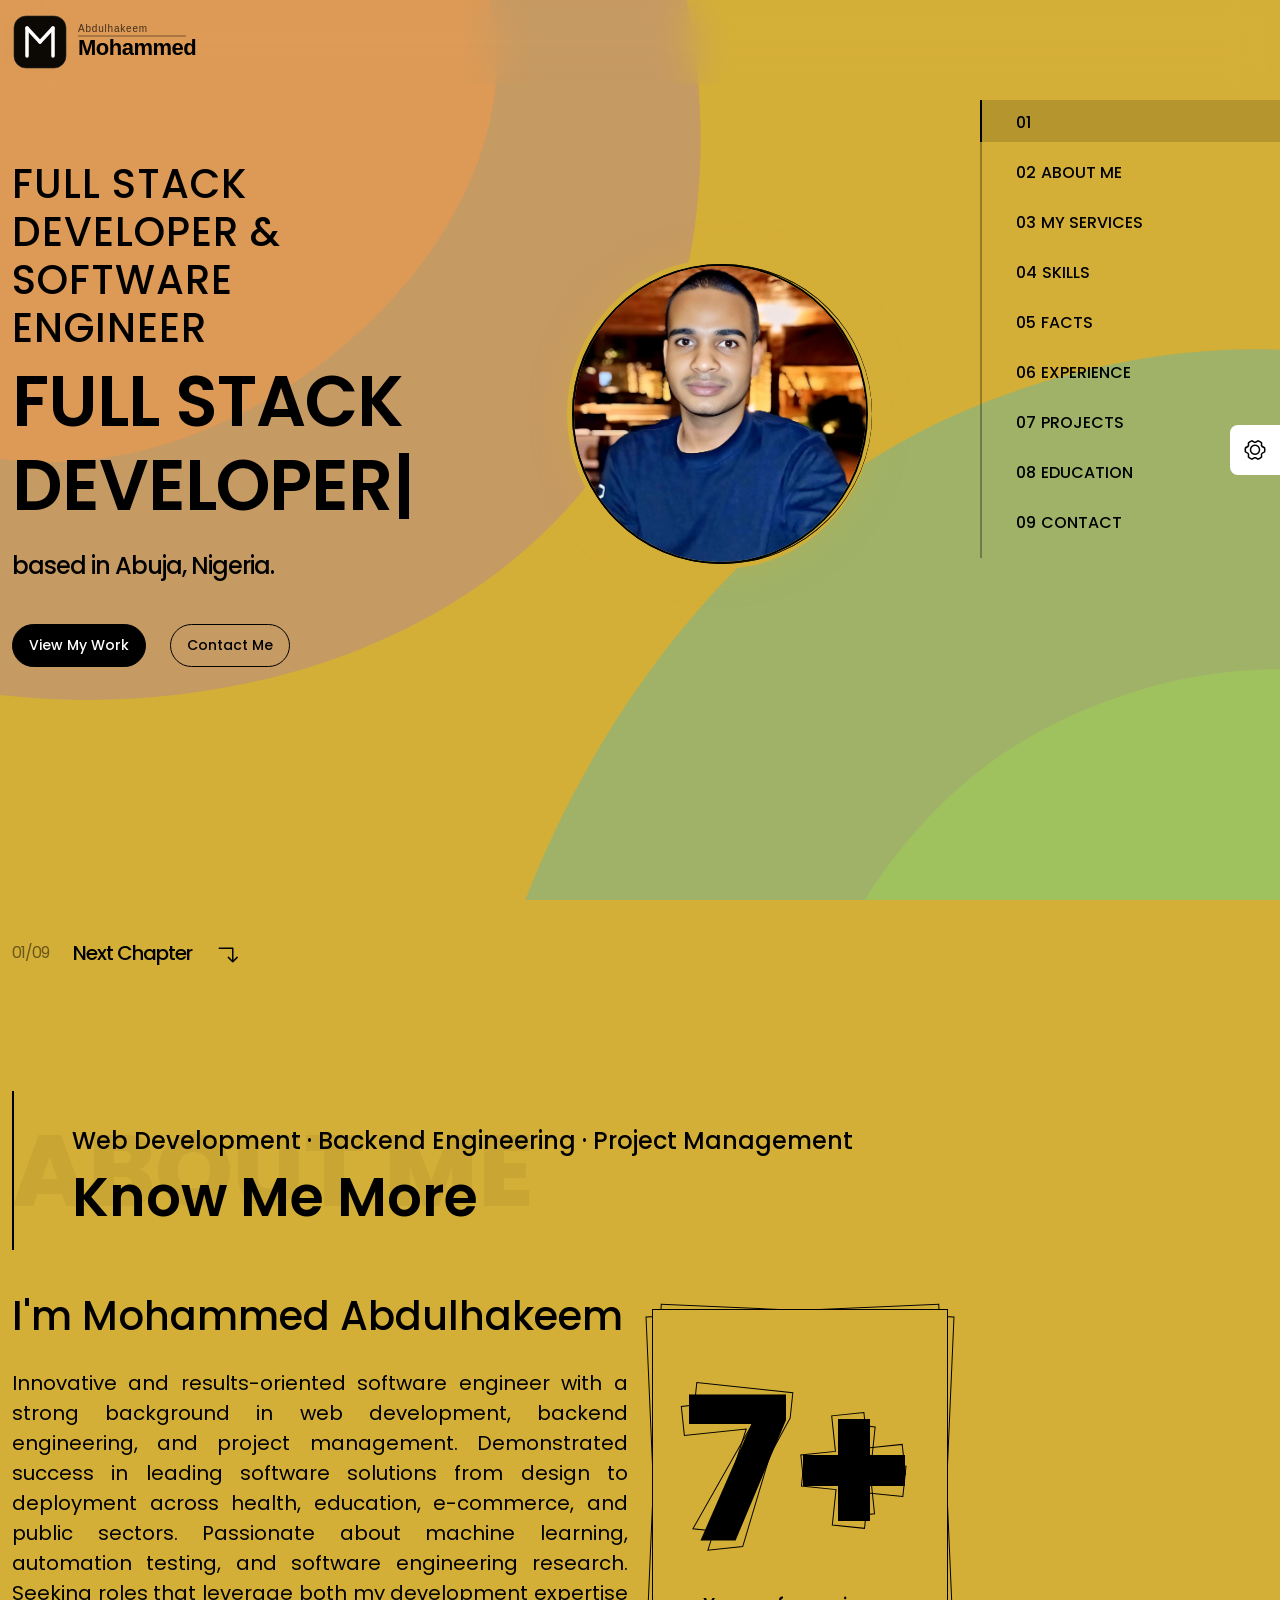
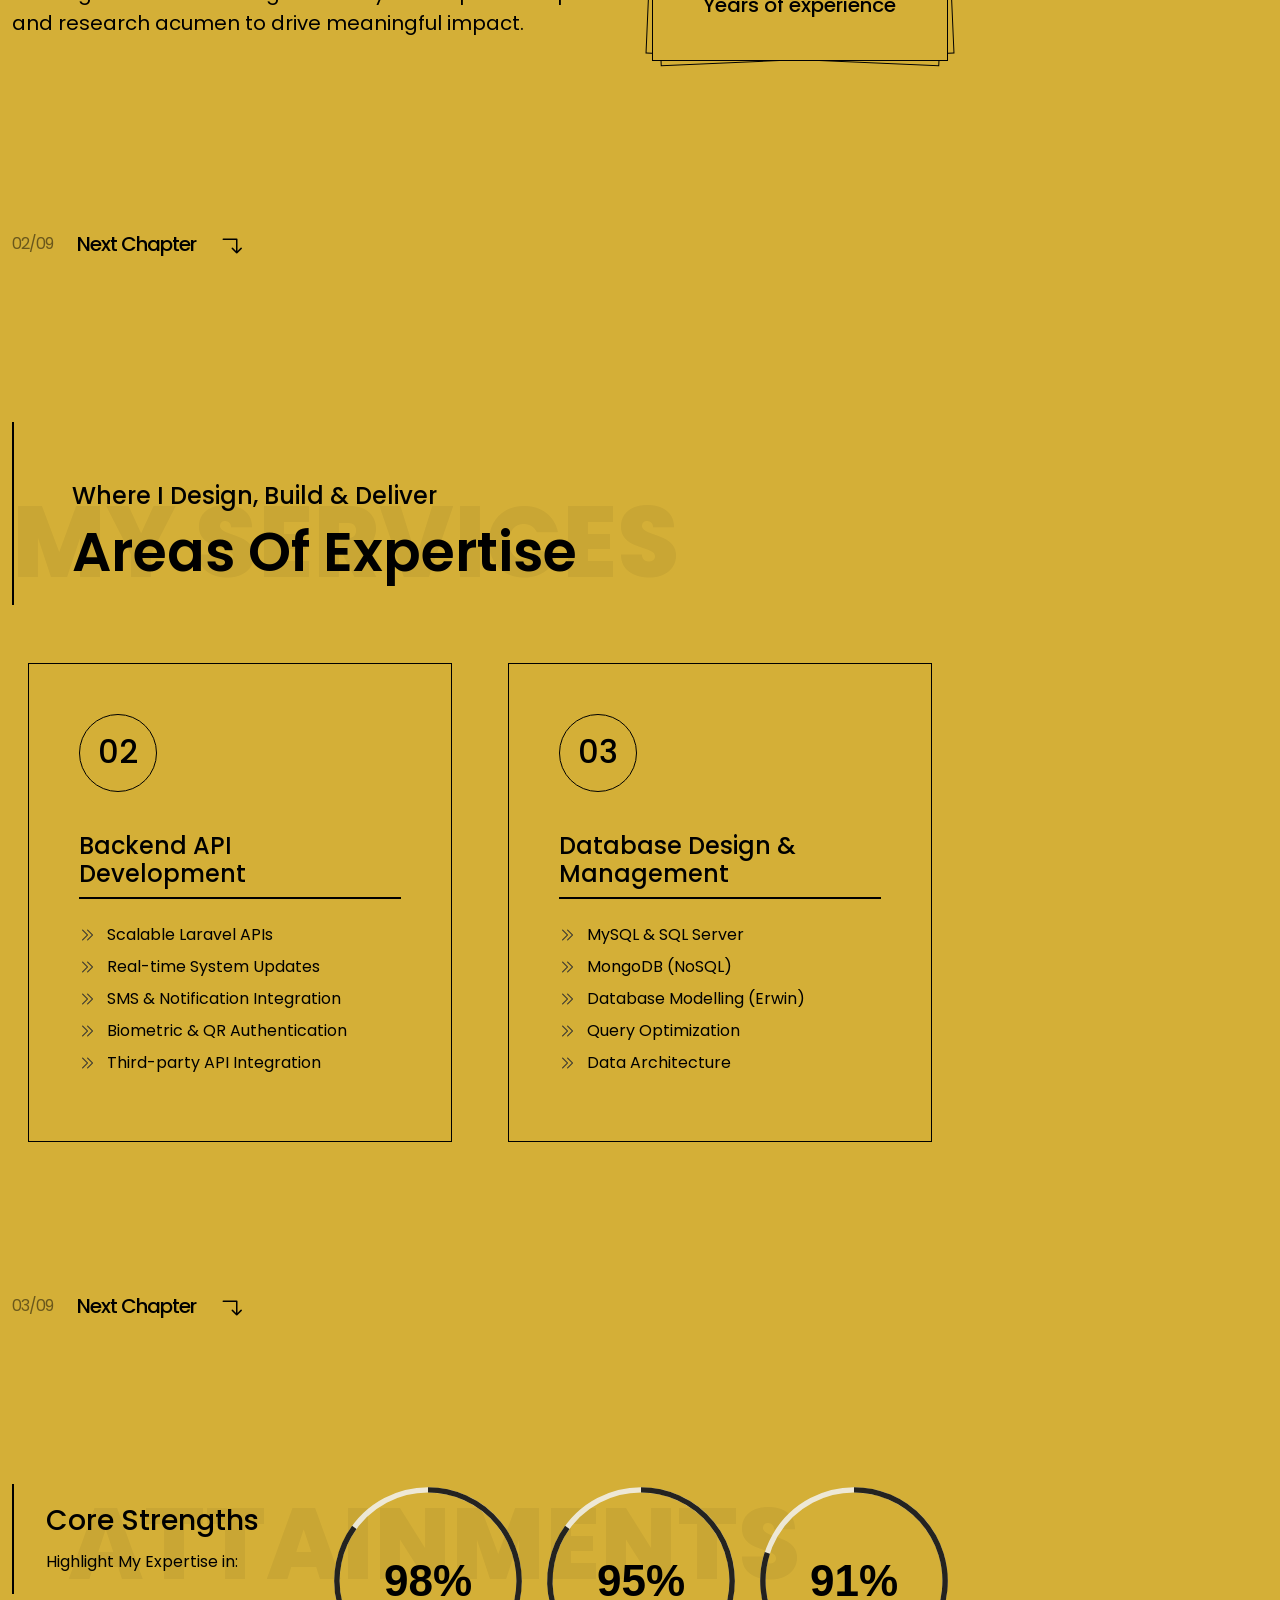
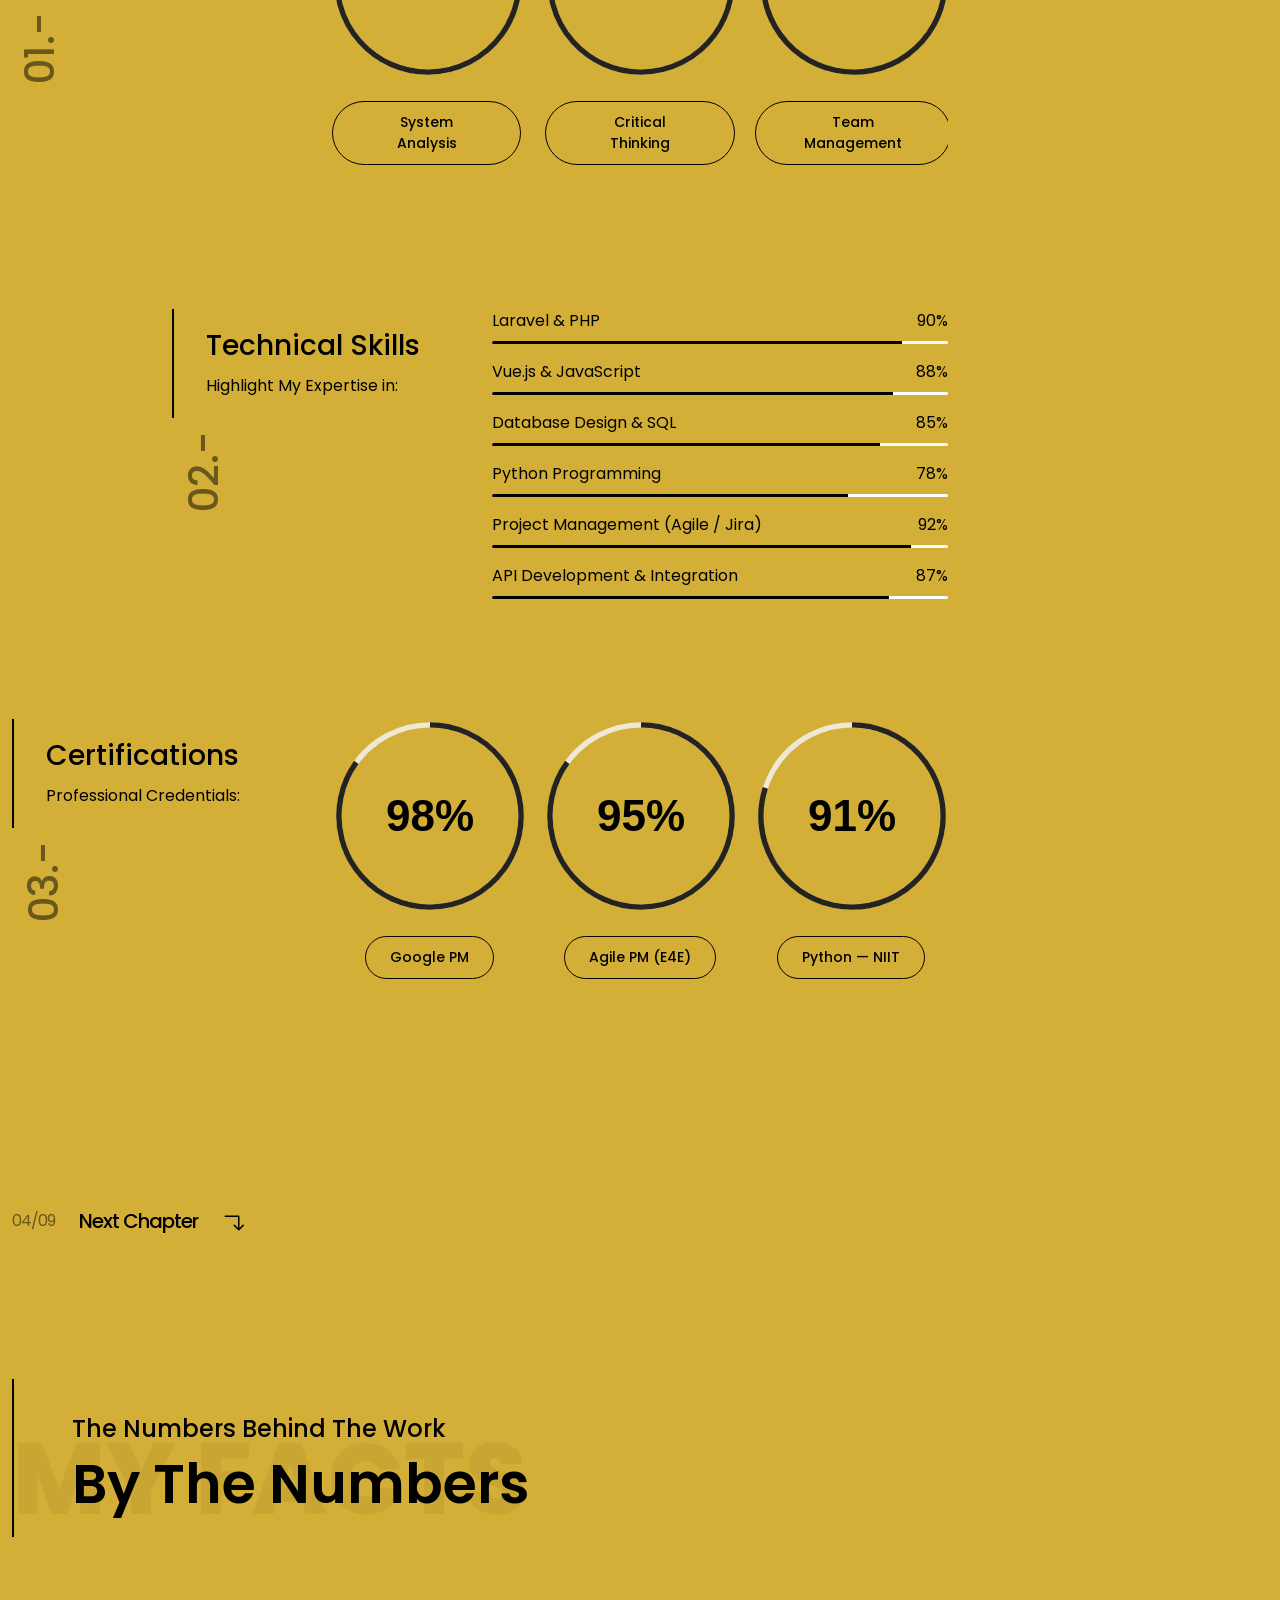
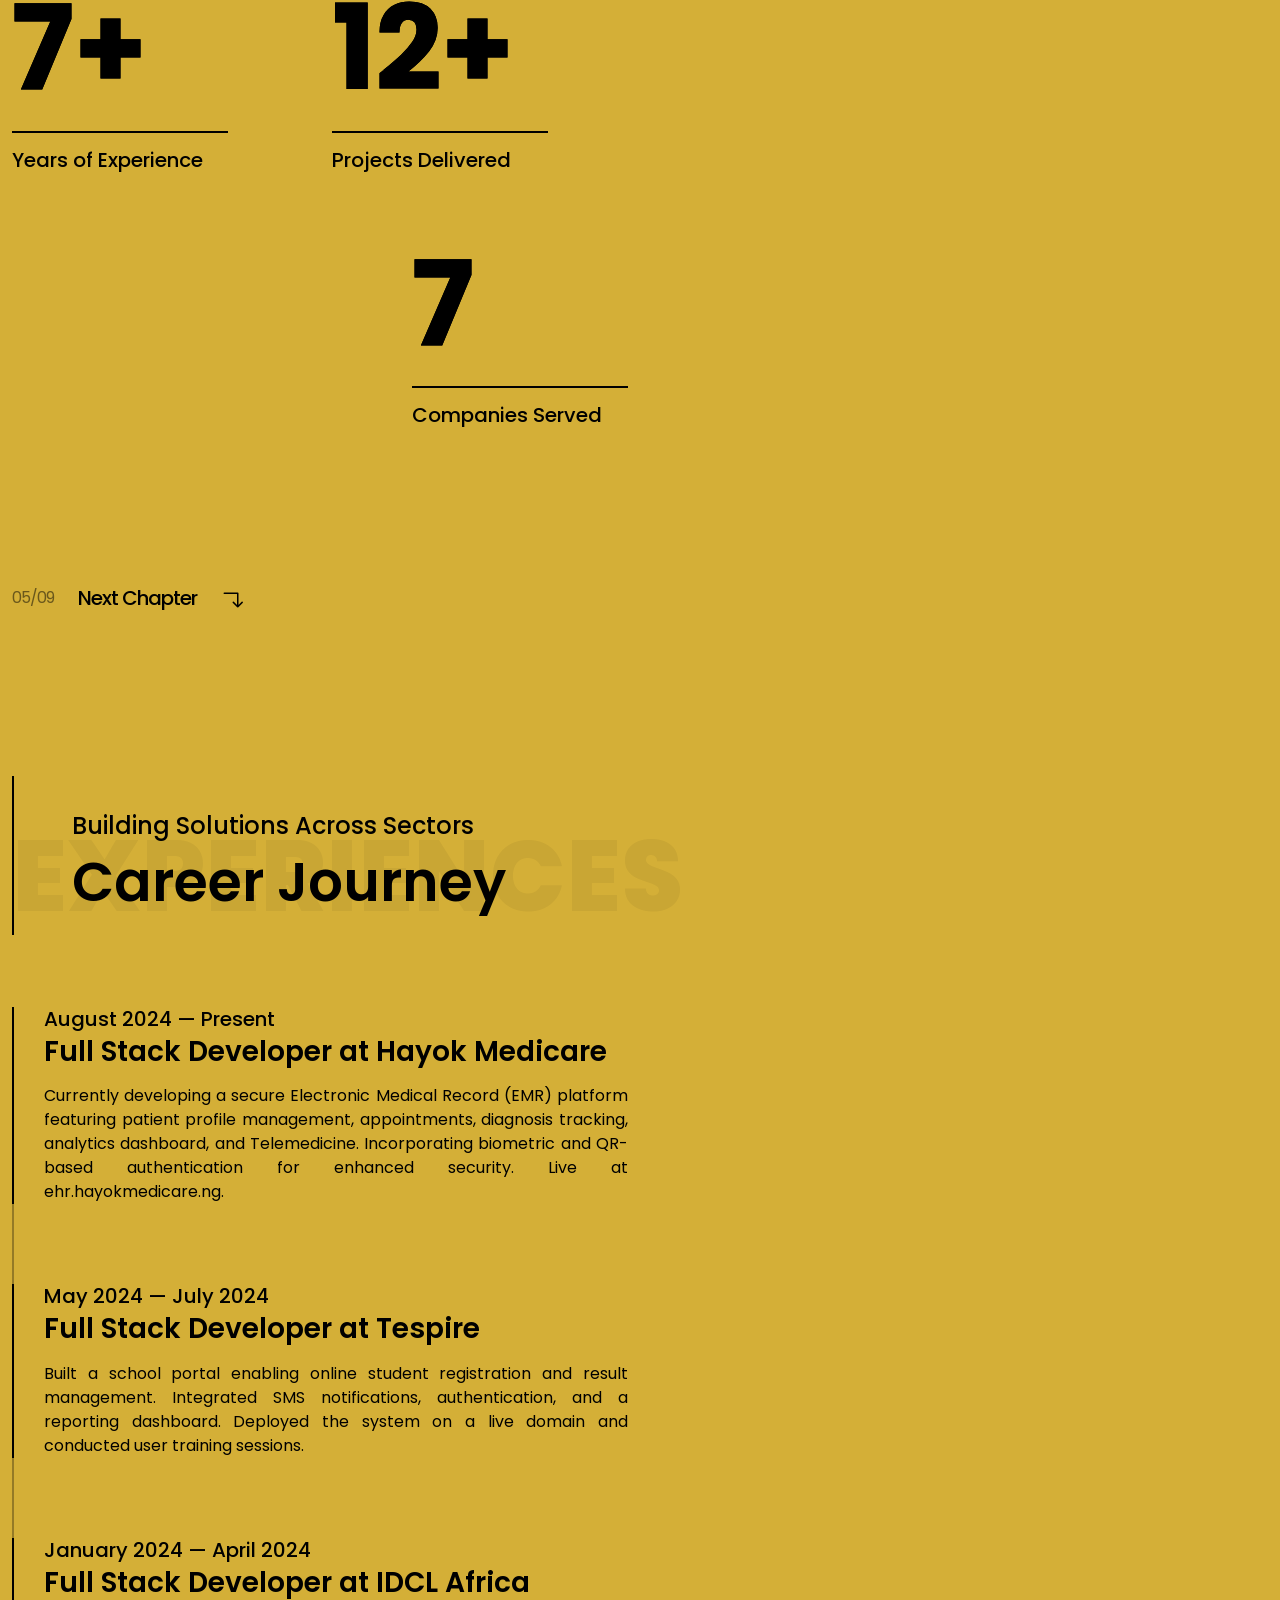
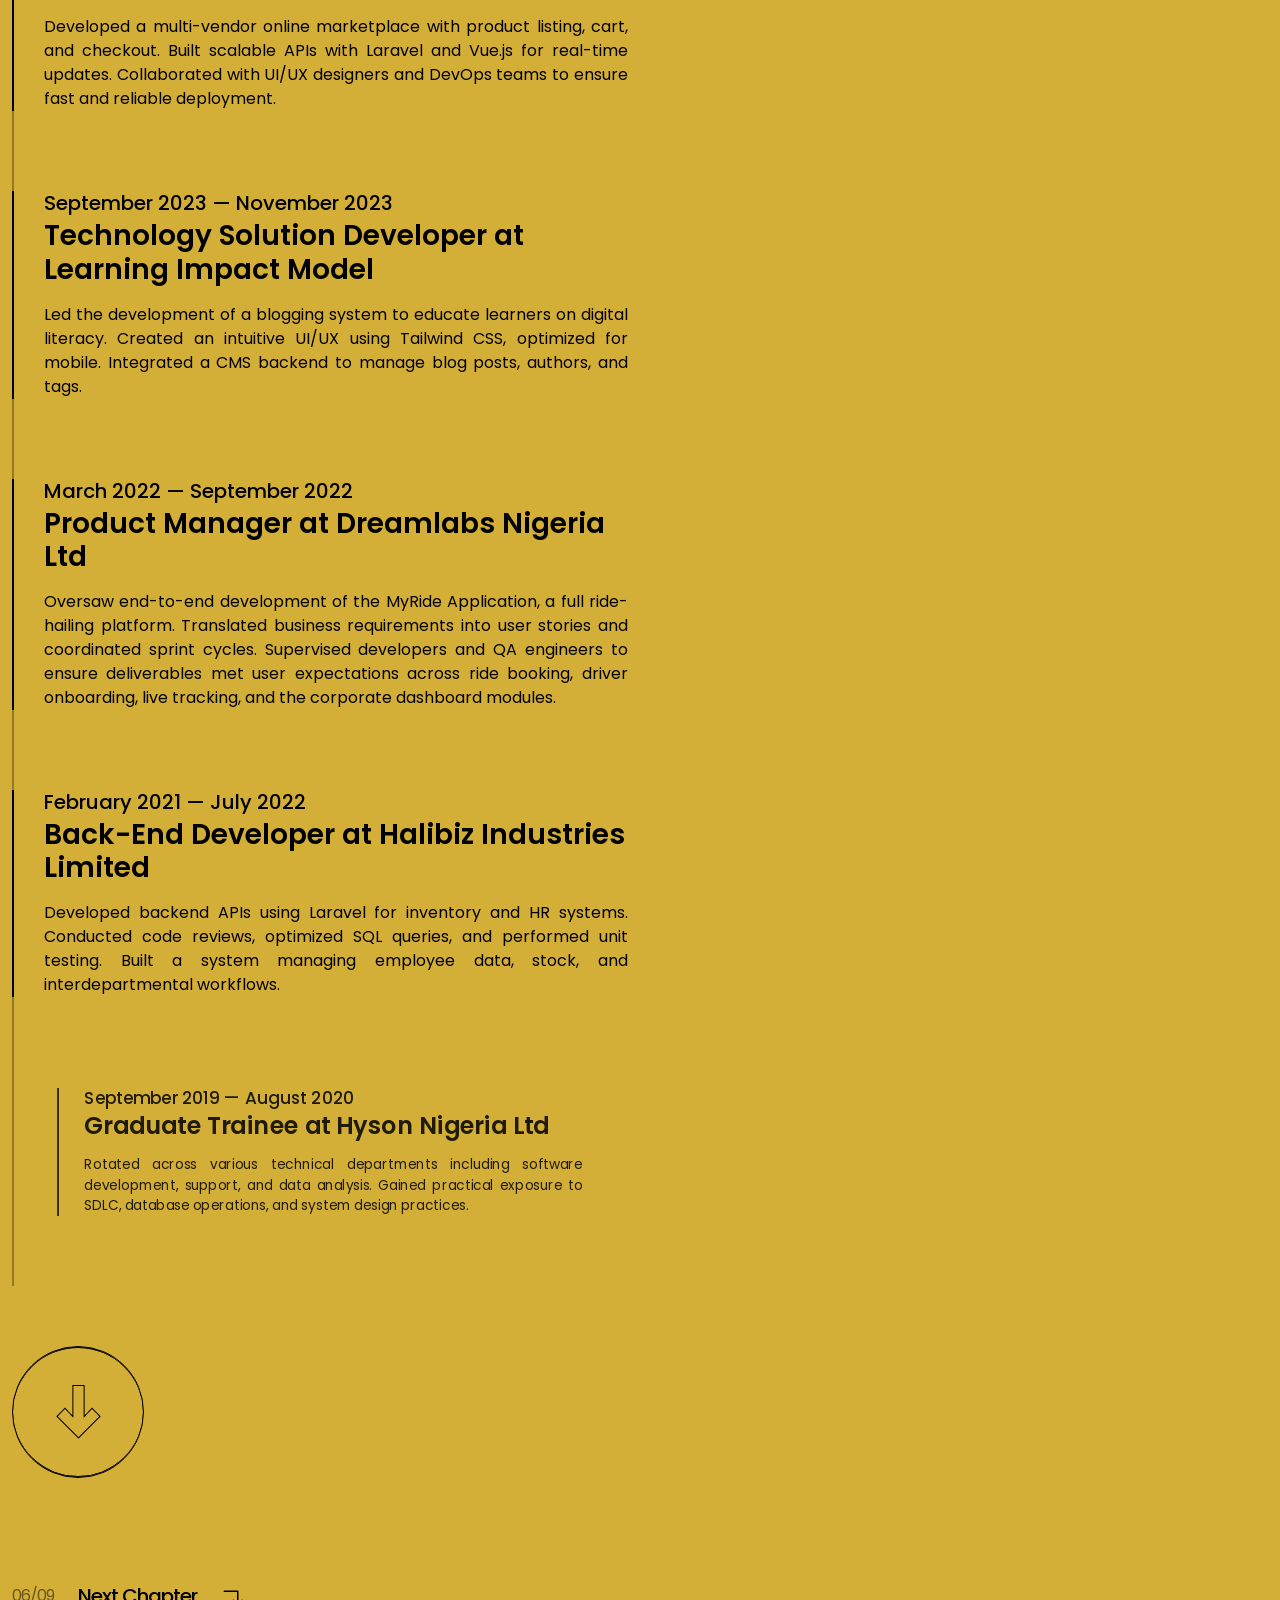
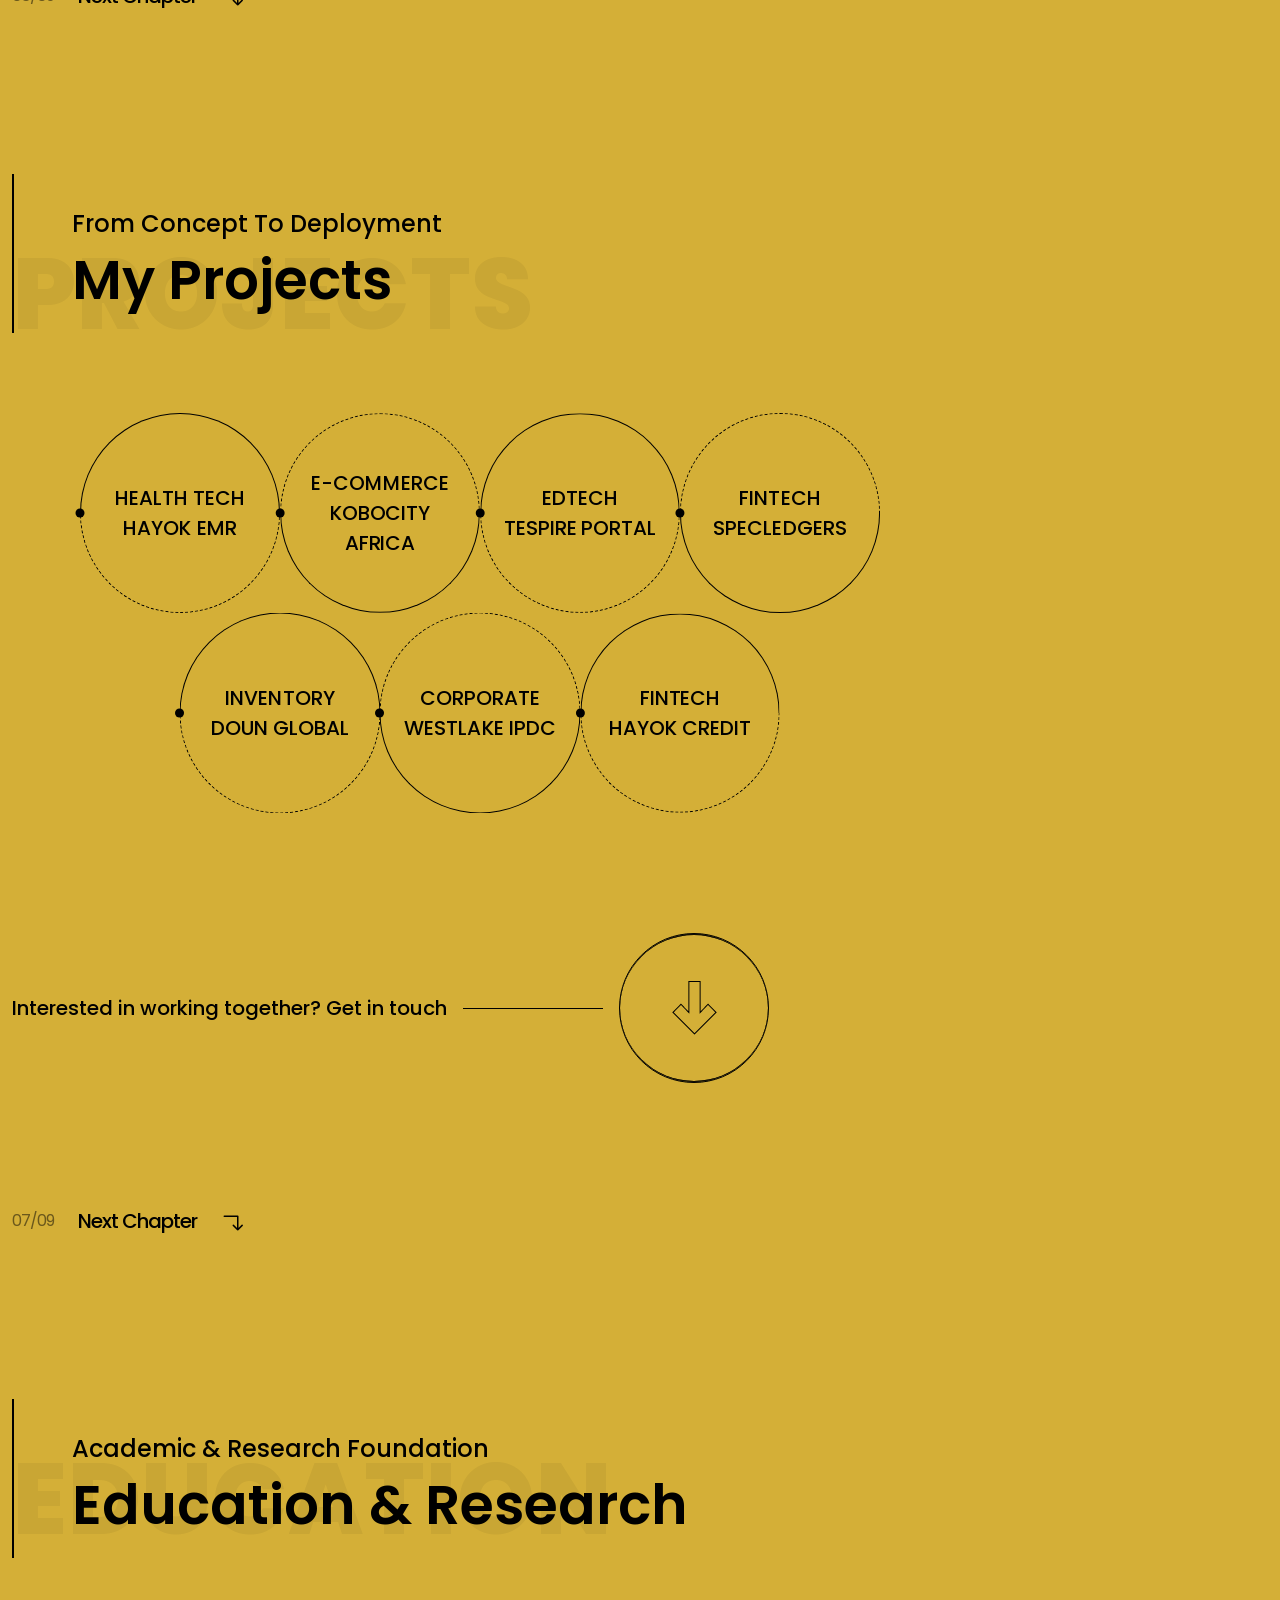
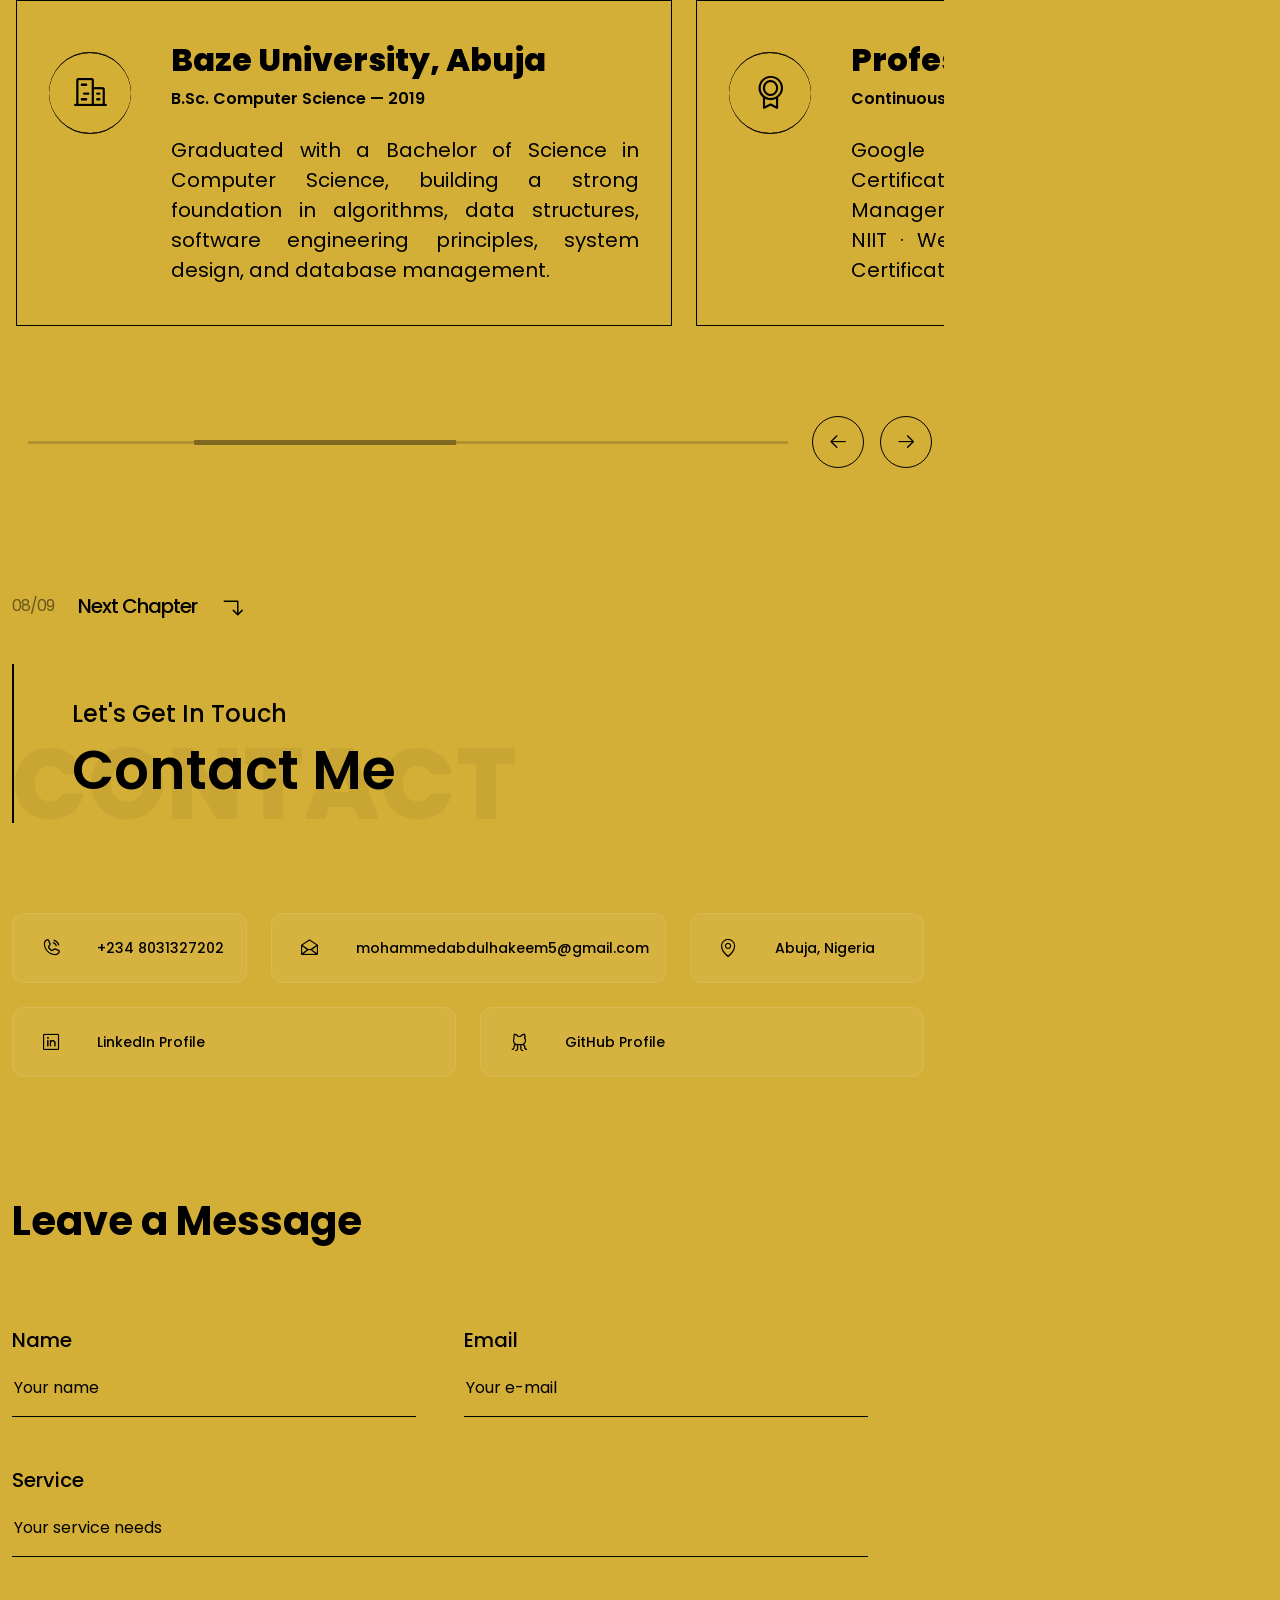
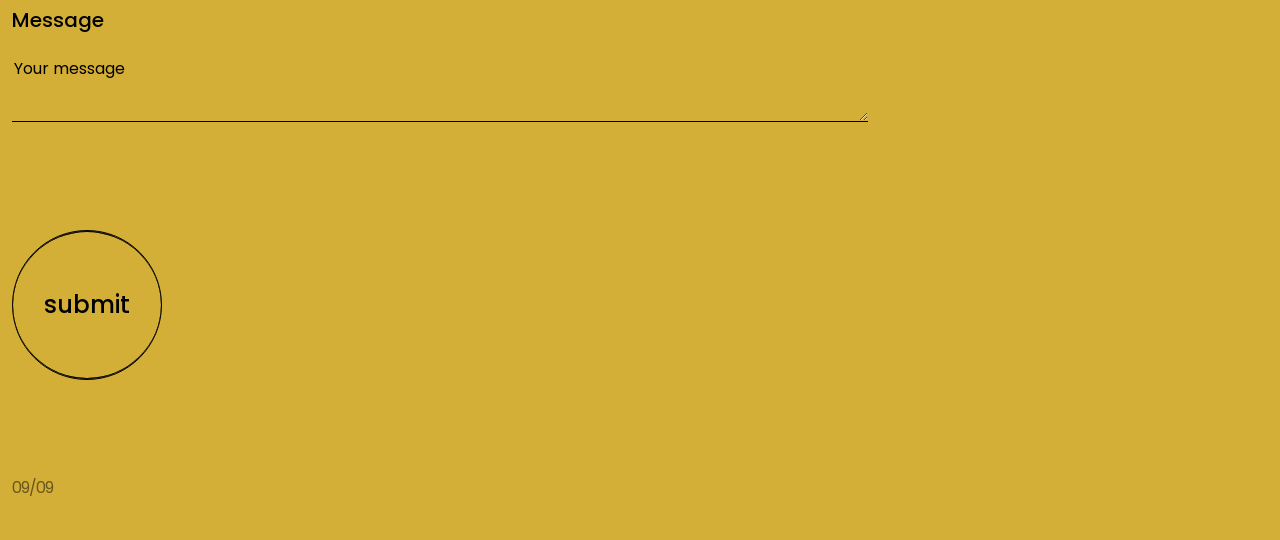
==== commit fda8069b: "Add Hayok Credit fintech project to projects section Co-Authored-By: Claude Sonnet 4.6 <noreply@anth" ====
--- a/index.html
+++ b/index.html
@@ -1044,6 +1044,13 @@
                   <p>Westlake IPDC</p>
                 </div>
               </div>
+              <div class="process col-6">
+                <span class="circle position-absolute w-100 h-100"></span>
+                <div>
+                  <p>FinTech</p>
+                  <p>Hayok Credit</p>
+                </div>
+              </div>
             </div>
             <div
               class="more-info d-flex flex-wrap align-items-center gap-5 gap-md-3"
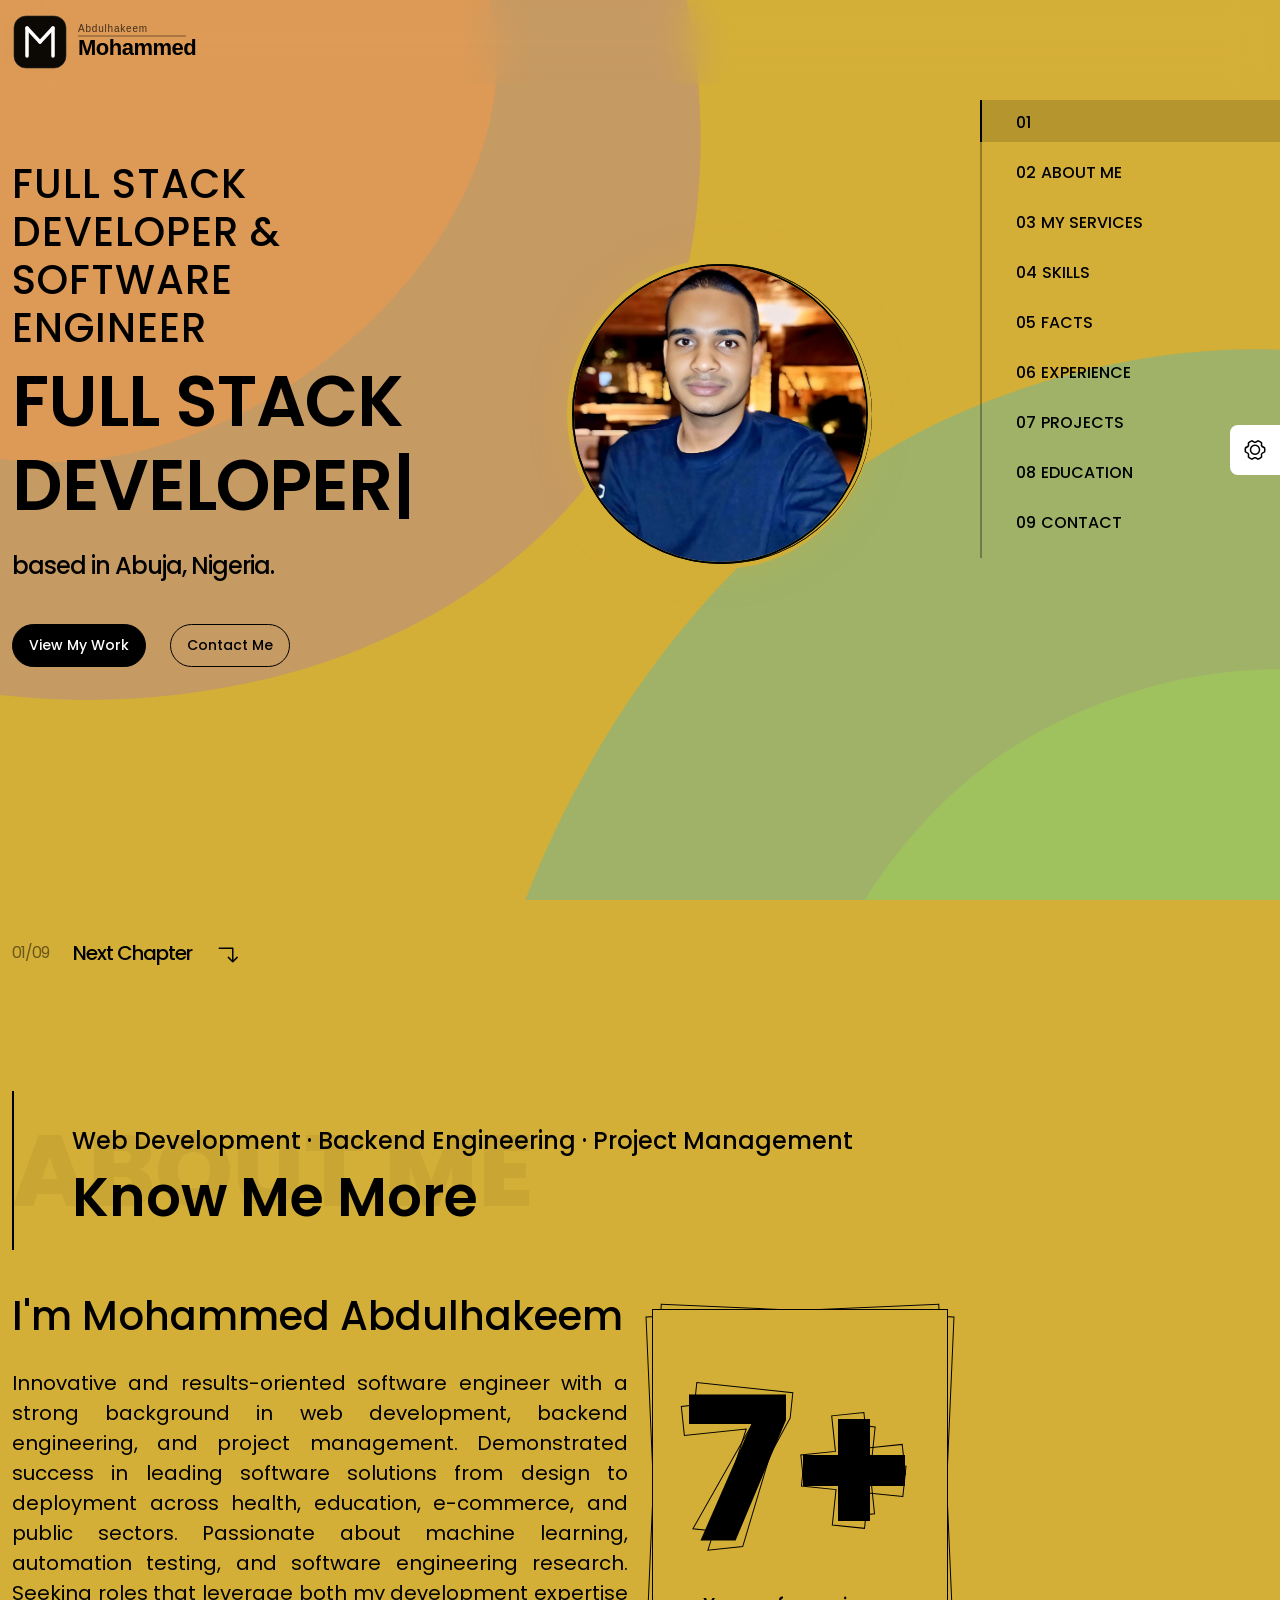
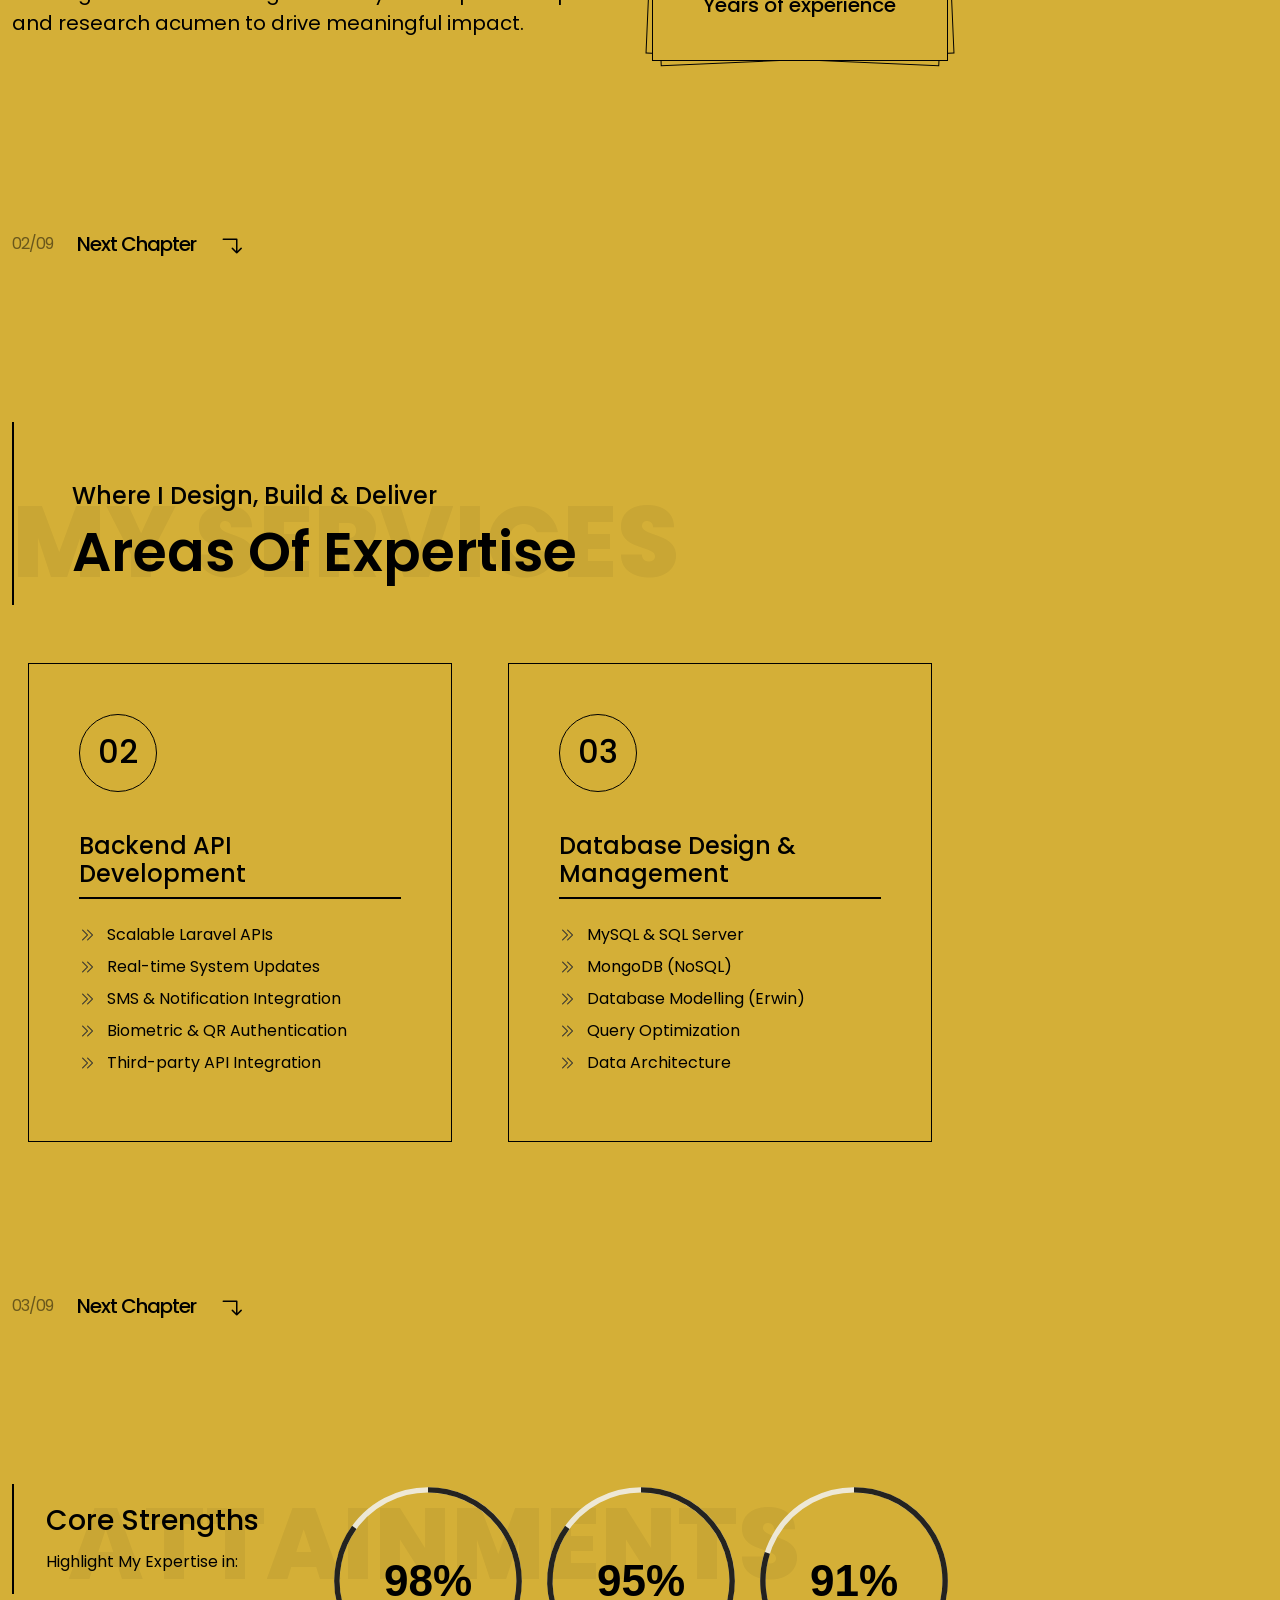
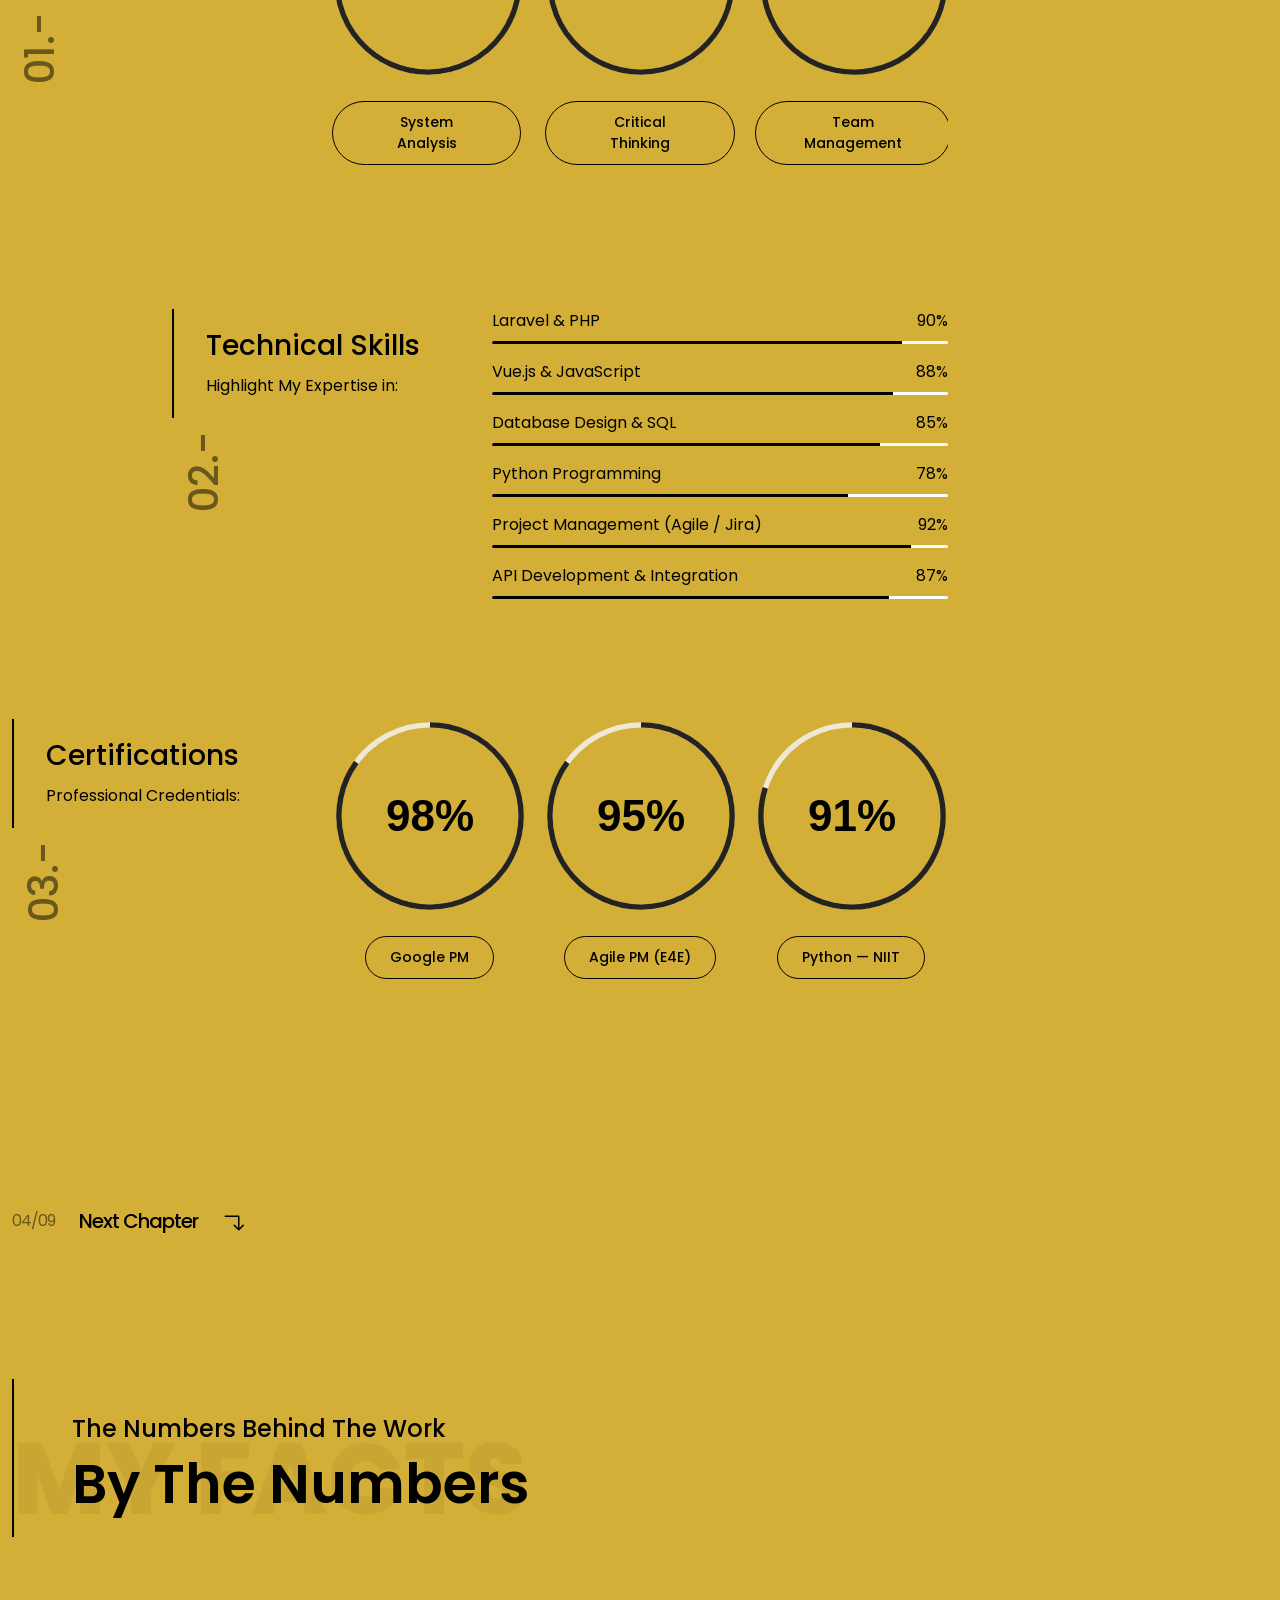
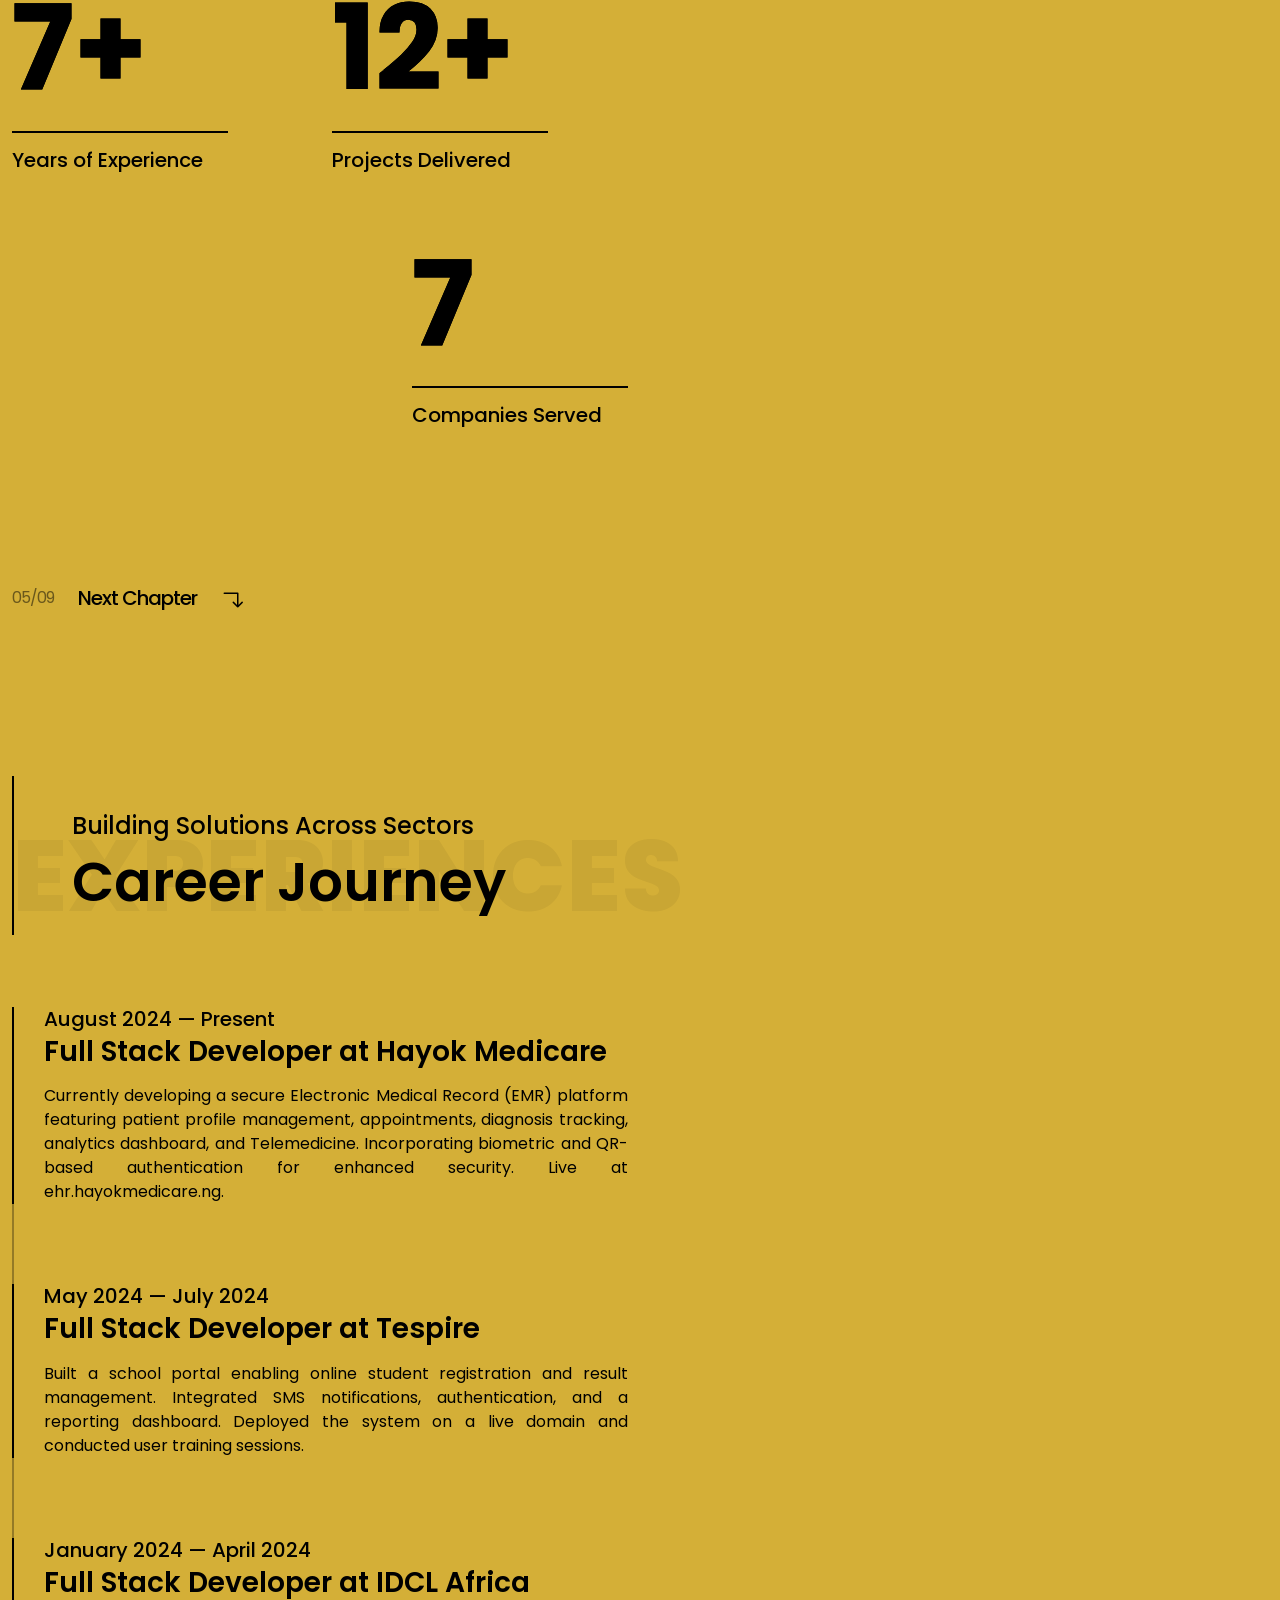
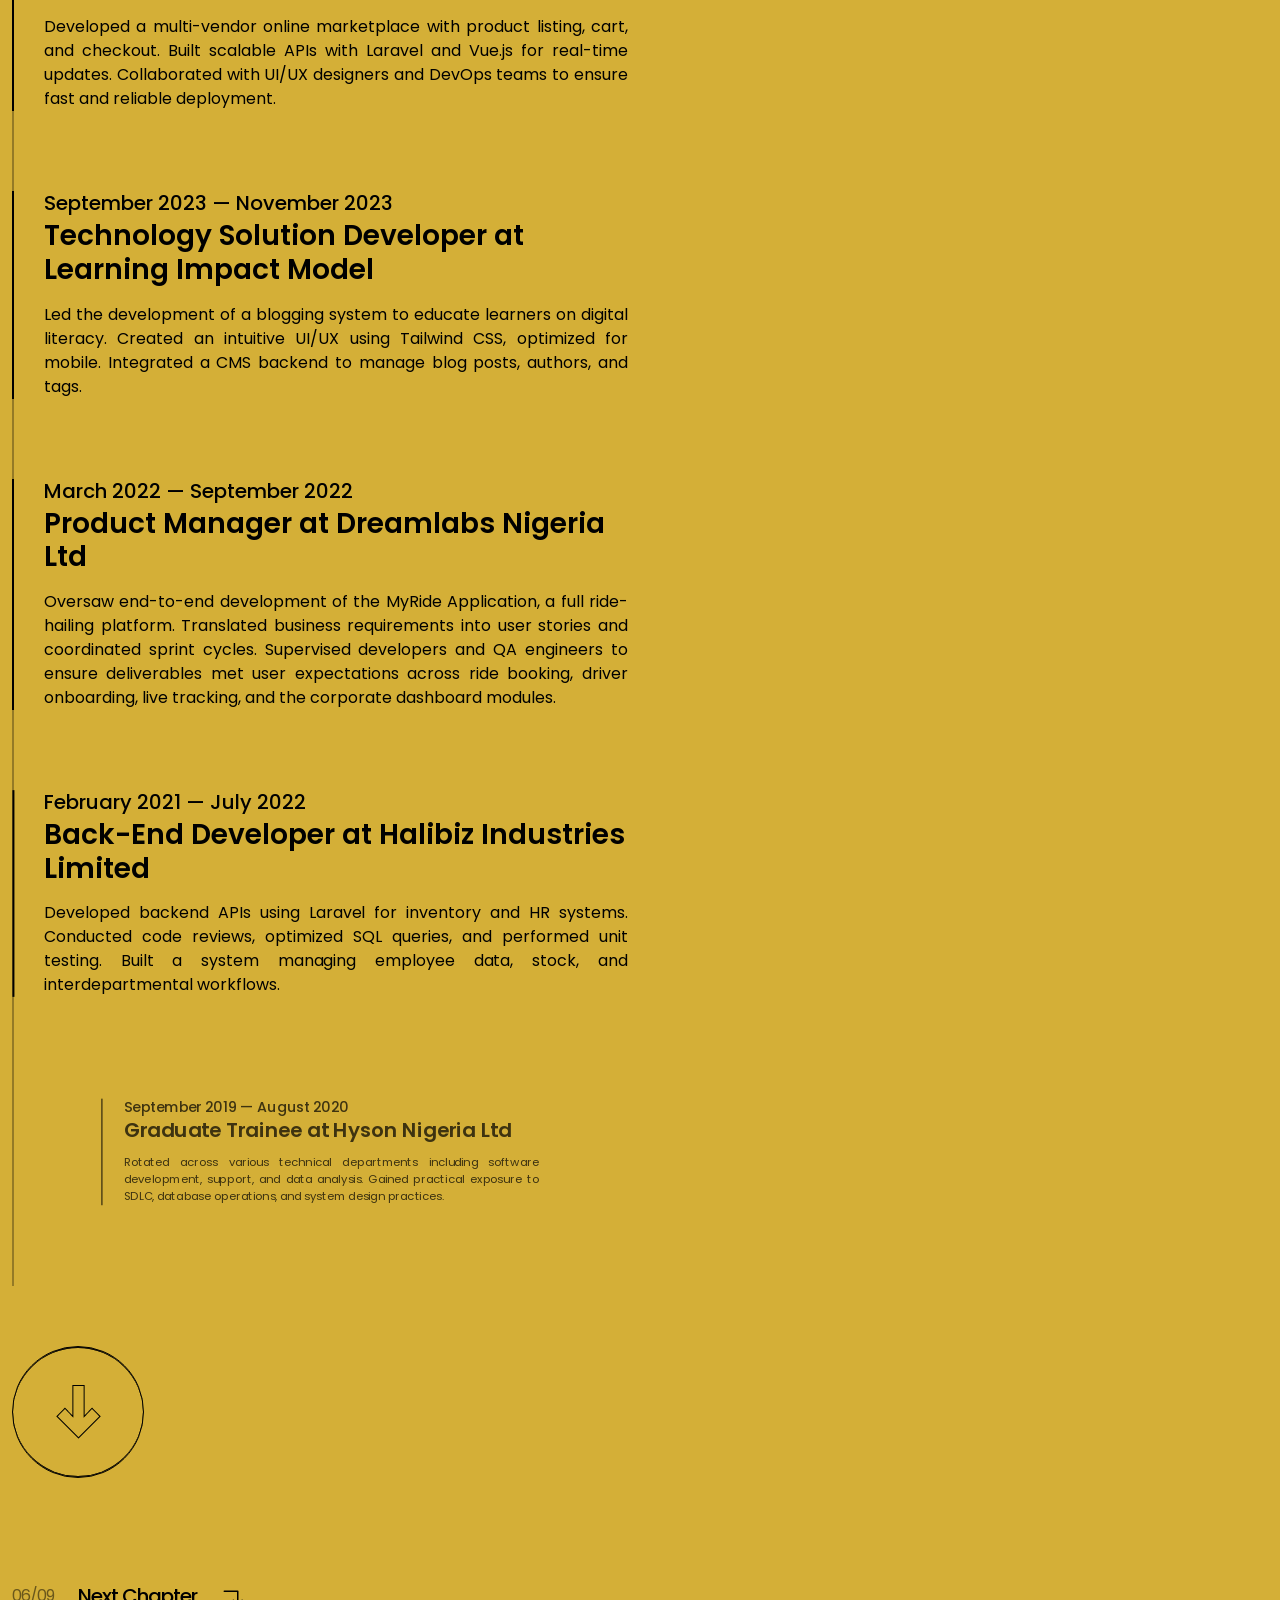
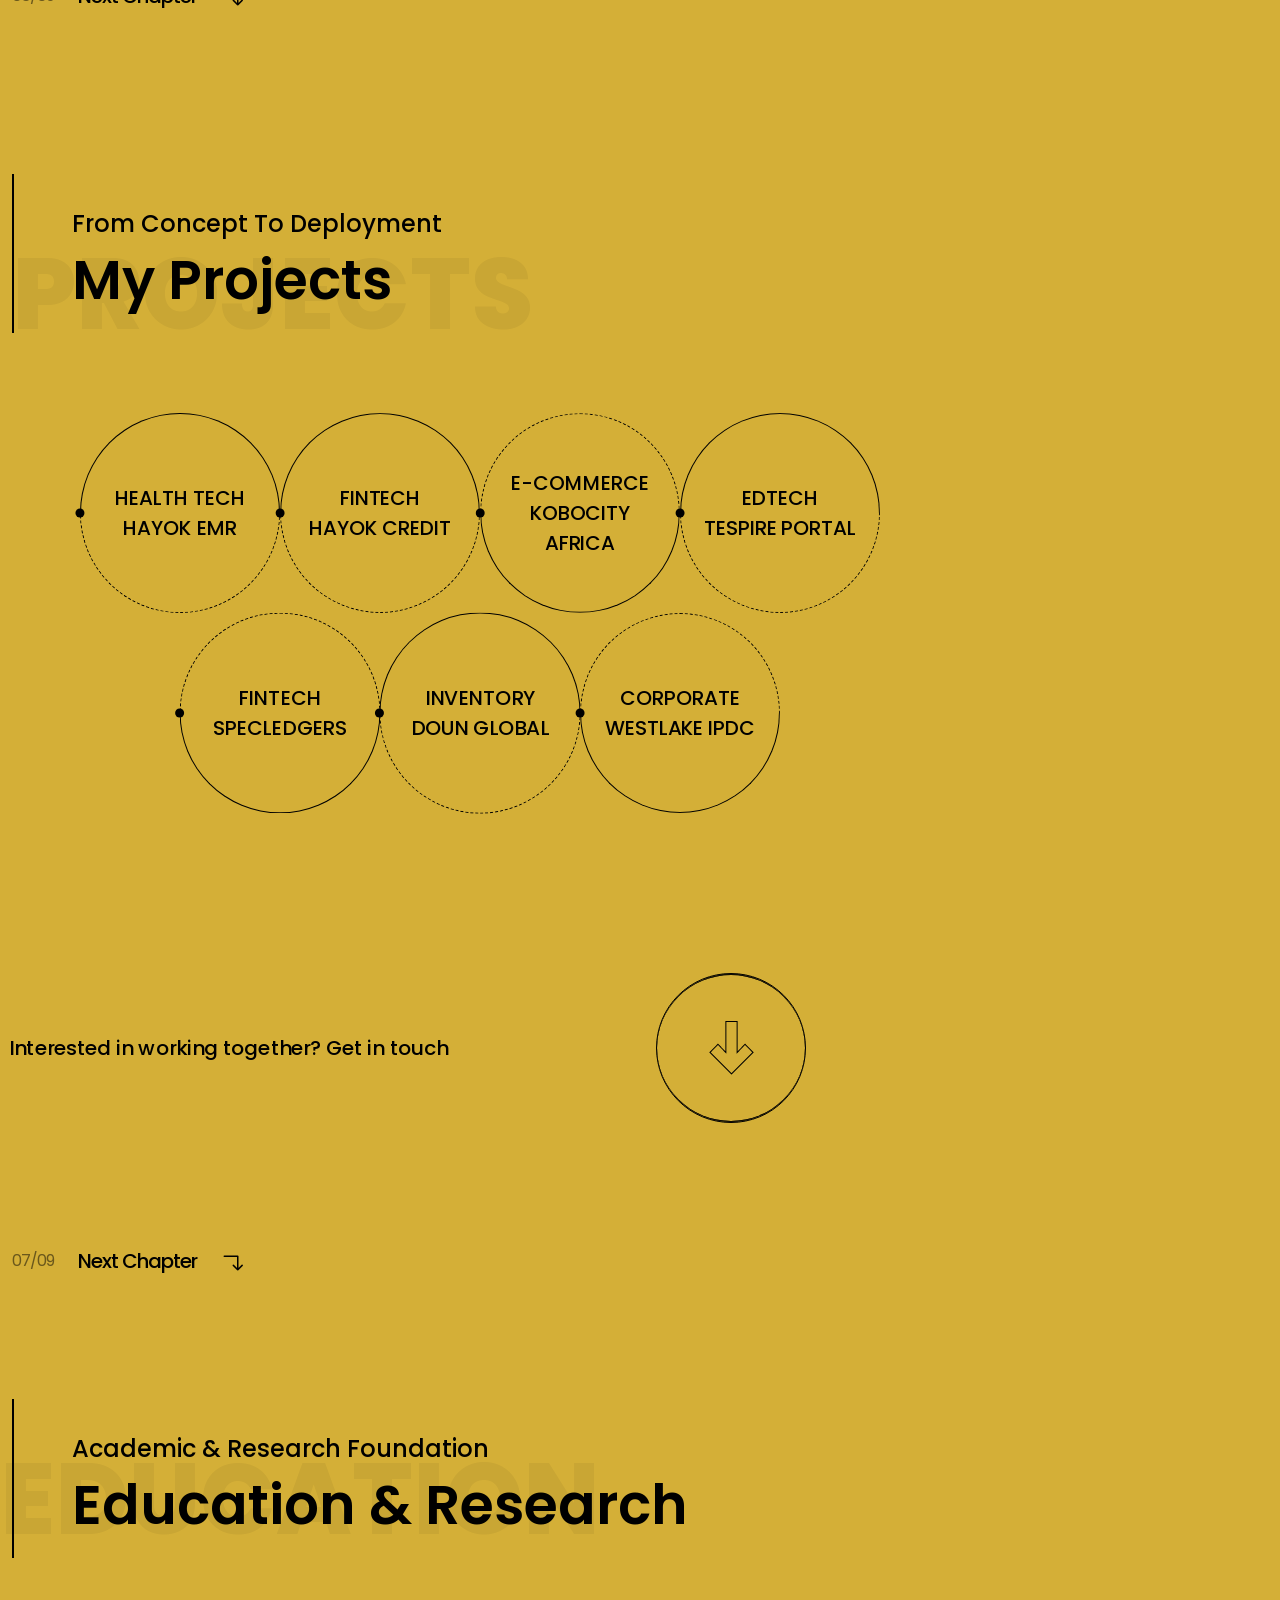
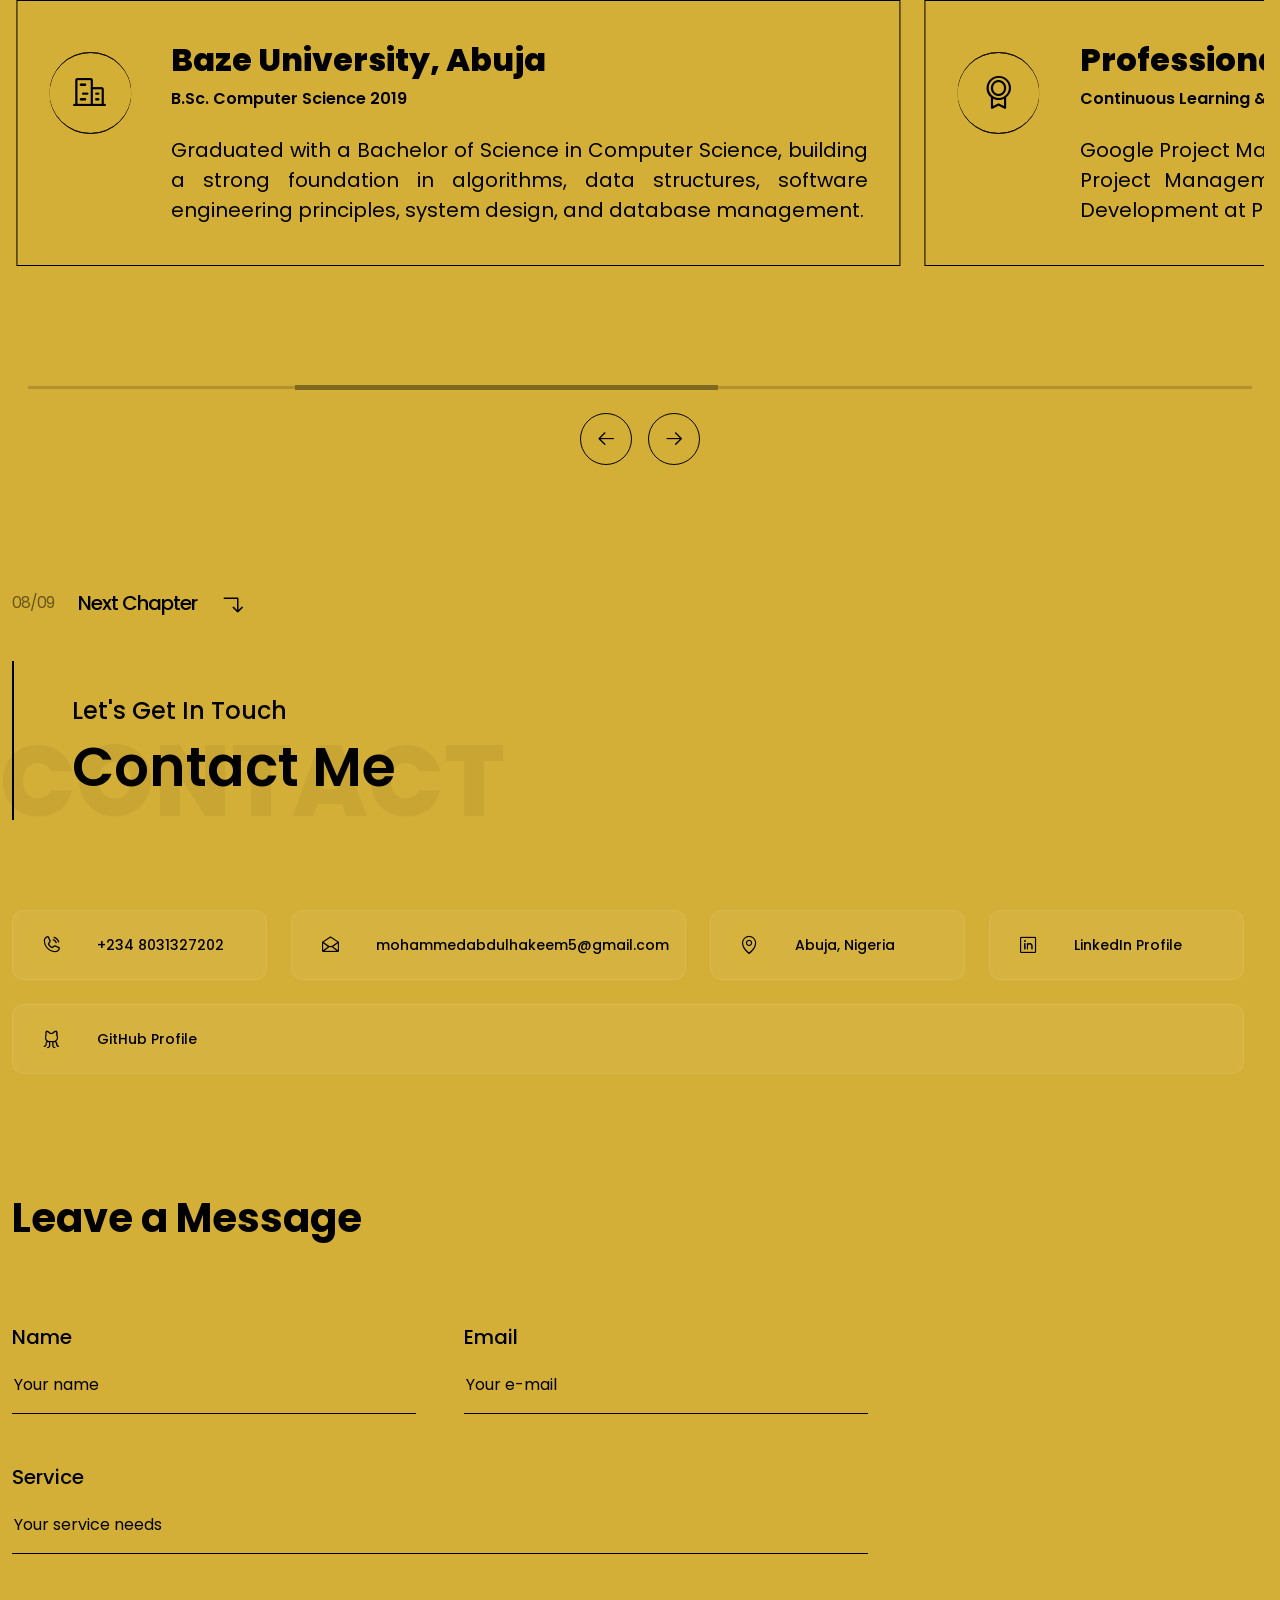
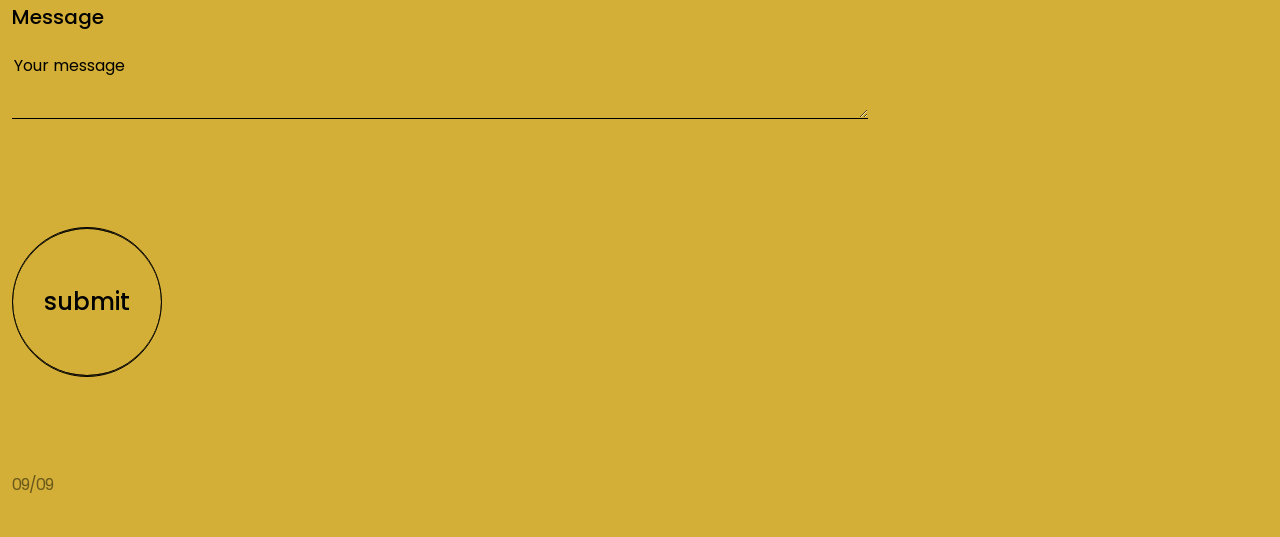
==== commit b2a27fbc: "updates" ====
--- a/index.html
+++ b/index.html
@@ -220,6 +220,23 @@
         color: #000 !important;
         opacity: 1;
       }
+      .testimonials .testimonial-card .desc a {
+        color: #000;
+        text-decoration: underline;
+        text-underline-offset: 3px;
+      }
+      .testimonials .testimonial-card .desc a:hover,
+      .testimonials .testimonial-card .desc a:focus-visible {
+        color: #00bbf9;
+      }
+      .how-i-work .process-list a.process {
+        color: inherit;
+        text-decoration: none;
+      }
+      .how-i-work .process-list a.process:focus-visible {
+        outline: 2px solid currentColor;
+        outline-offset: 4px;
+      }
     </style>
   </head>
   <body>
@@ -1002,53 +1019,88 @@
               <h2>My Projects</h2>
             </div>
             <div class="row pb-60 px-4 process-list justify-content-center">
-              <div class="process col-6">
+              <a
+                class="process col-6"
+                href="https://ehr-portal.hayokmedicare.ng/"
+                target="_blank"
+                rel="noopener noreferrer"
+              >
                 <span class="circle position-absolute w-100 h-100"></span>
                 <div>
                   <p>Health Tech</p>
                   <p>Hayok EMR</p>
                 </div>
-              </div>
-              <div class="process col-6">
+              </a>
+              <a
+                class="process col-6"
+                href="https://admin.hayokcredit.com/"
+                target="_blank"
+                rel="noopener noreferrer"
+              >
+                <span class="circle position-absolute w-100 h-100"></span>
+                <div>
+                  <p>FinTech</p>
+                  <p>Hayok Credit</p>
+                </div>
+              </a>
+              <a
+                class="process col-6"
+                href="https://kobocity.africa/"
+                target="_blank"
+                rel="noopener noreferrer"
+              >
                 <span class="circle-even position-absolute w-100 h-100"></span>
                 <div>
                   <p>E-Commerce</p>
                   <p>Kobocity Africa</p>
                 </div>
-              </div>
-              <div class="process col-6">
+              </a>
+              <a
+                class="process col-6"
+                href="https://niger.tespire.co/registration/"
+                target="_blank"
+                rel="noopener noreferrer"
+              >
                 <span class="circle position-absolute w-100 h-100"></span>
                 <div>
                   <p>EdTech</p>
                   <p>Tespire Portal</p>
                 </div>
-              </div>
-              <div class="process col-6">
+              </a>
+              <a
+                class="process col-6"
+                href="https://specledgers.com/"
+                target="_blank"
+                rel="noopener noreferrer"
+              >
                 <span class="circle-even position-absolute w-100 h-100"></span>
                 <div>
                   <p>FinTech</p>
                   <p>SpecLedgers</p>
                 </div>
-              </div>
-              <div class="process col-6">
+              </a>
+              <a
+                class="process col-6"
+                href="https://dounglobal.com.ng/"
+                target="_blank"
+                rel="noopener noreferrer"
+              >
                 <span class="circle position-absolute w-100 h-100"></span>
                 <div>
                   <p>Inventory</p>
                   <p>Doun Global</p>
                 </div>
-              </div>
-              <div class="process col-6">
+              </a>
+              <a
+                class="process col-6"
+                href="https://westlakeipdc.com/"
+                target="_blank"
+                rel="noopener noreferrer"
+              >
                 <span class="circle-even position-absolute w-100 h-100"></span>
                 <div>
                   <p>Corporate</p>
                   <p>Westlake IPDC</p>
-                </div>
-              </div>
-              <div class="process col-6">
-                <span class="circle position-absolute w-100 h-100"></span>
-                <div>
-                  <p>FinTech</p>
-                  <p>Hayok Credit</p>
                 </div>
               </div>
             </div>
@@ -1132,10 +1184,10 @@
                       <div class="content">
                         <h3>Nile University, Abuja</h3>
                         <div class="d-flex align-items-center gap-2 mb-4">
-                          <p>M.Sc. Software Engineering — 2025</p>
+                          <p>M.Sc. Software Engineering 2025</p>
                         </div>
                         <p class="desc">
-                          Pursuing a Master of Science in Software Engineering with research
+                          Master of Science in Software Engineering with research
                           interests spanning Machine Learning &amp; Deep Learning, Automation
                           Testing &amp; Software Quality, Software Bug &amp; Error Detection,
                           and Intelligent Systems for Public Services.
@@ -1177,7 +1229,7 @@
                       <div class="content">
                         <h3>Baze University, Abuja</h3>
                         <div class="d-flex align-items-center gap-2 mb-4">
-                          <p>B.Sc. Computer Science — 2019</p>
+                          <p>B.Sc. Computer Science 2019</p>
                         </div>
                         <p class="desc">
                           Graduated with a Bachelor of Science in Computer Science, building
@@ -1225,8 +1277,8 @@
                         </div>
                         <p class="desc">
                           Google Project Management Professional Certificate · Agile Software
-                          Project Management (E4E) · Python Programming — NIIT · Web
-                          Development — Projaro · NYSC Certificate.
+                          Project Management (E4E) · Python Programming atNIIT · Web
+                          Development at Projaro .
                         </p>
                       </div>
                     </div>
@@ -1263,24 +1315,36 @@
                         </div>
                       </div>
                       <div class="content">
-                        <h3>Research Interests</h3>
+                        <h3>Publication</h3>
                         <div class="d-flex align-items-center gap-2 mb-4">
                           <p>Academic Focus Areas</p>
                         </div>
                         <p class="desc">
-                          Machine Learning &amp; Deep Learning · Automation Testing &amp;
-                          Software Quality · Software Bug &amp; Error Detection · Intelligent
-                          Systems for Public Services.
+                          <a
+                            href="https://nijocet.fud.edu.ng/wp-content/uploads/2026/06/NIJOCET-VOL-4-ISSUE-2-016.pdf"
+                            target="_blank"
+                            rel="noopener noreferrer"
+                            >Machine Learning &amp; Deep Learning · Automation Testing
+                            &amp; Software Quality · Software Bug &amp; Error
+                            Detection · Intelligent Systems for Public Services</a
+                          >.
+                        </p>
+                        <p class="desc">
+                          <a
+                            href="https://nijocet.fud.edu.ng/wp-content/uploads/2026/06/NIJOCET-VOL-4-ISSUE-2-016.pdf"
+                            target="_blank"
+                            rel="noopener noreferrer"
+                            >Enhanced Web Testing Approach Using Hierarchical Deep
+                            Learning LSTM Technique</a
+                          >. NIJOCET, Vol. 4, Issue 2, 2026.
                         </p>
                       </div>
                     </div>
                   </div>
                 </div>
               </div>
-              <div
-                class="d-flex justify-content-between gap-4 align-items-center"
-              >
-                <div class="s-scrollbar flex-grow-1"></div>
+              <div class="d-flex flex-column gap-4 align-items-center">
+                <div class="s-scrollbar w-100"></div>
                 <div class="d-flex gap-3">
                   <button class="testi-prev">
                     <i class="ph ph-arrow-left"></i>
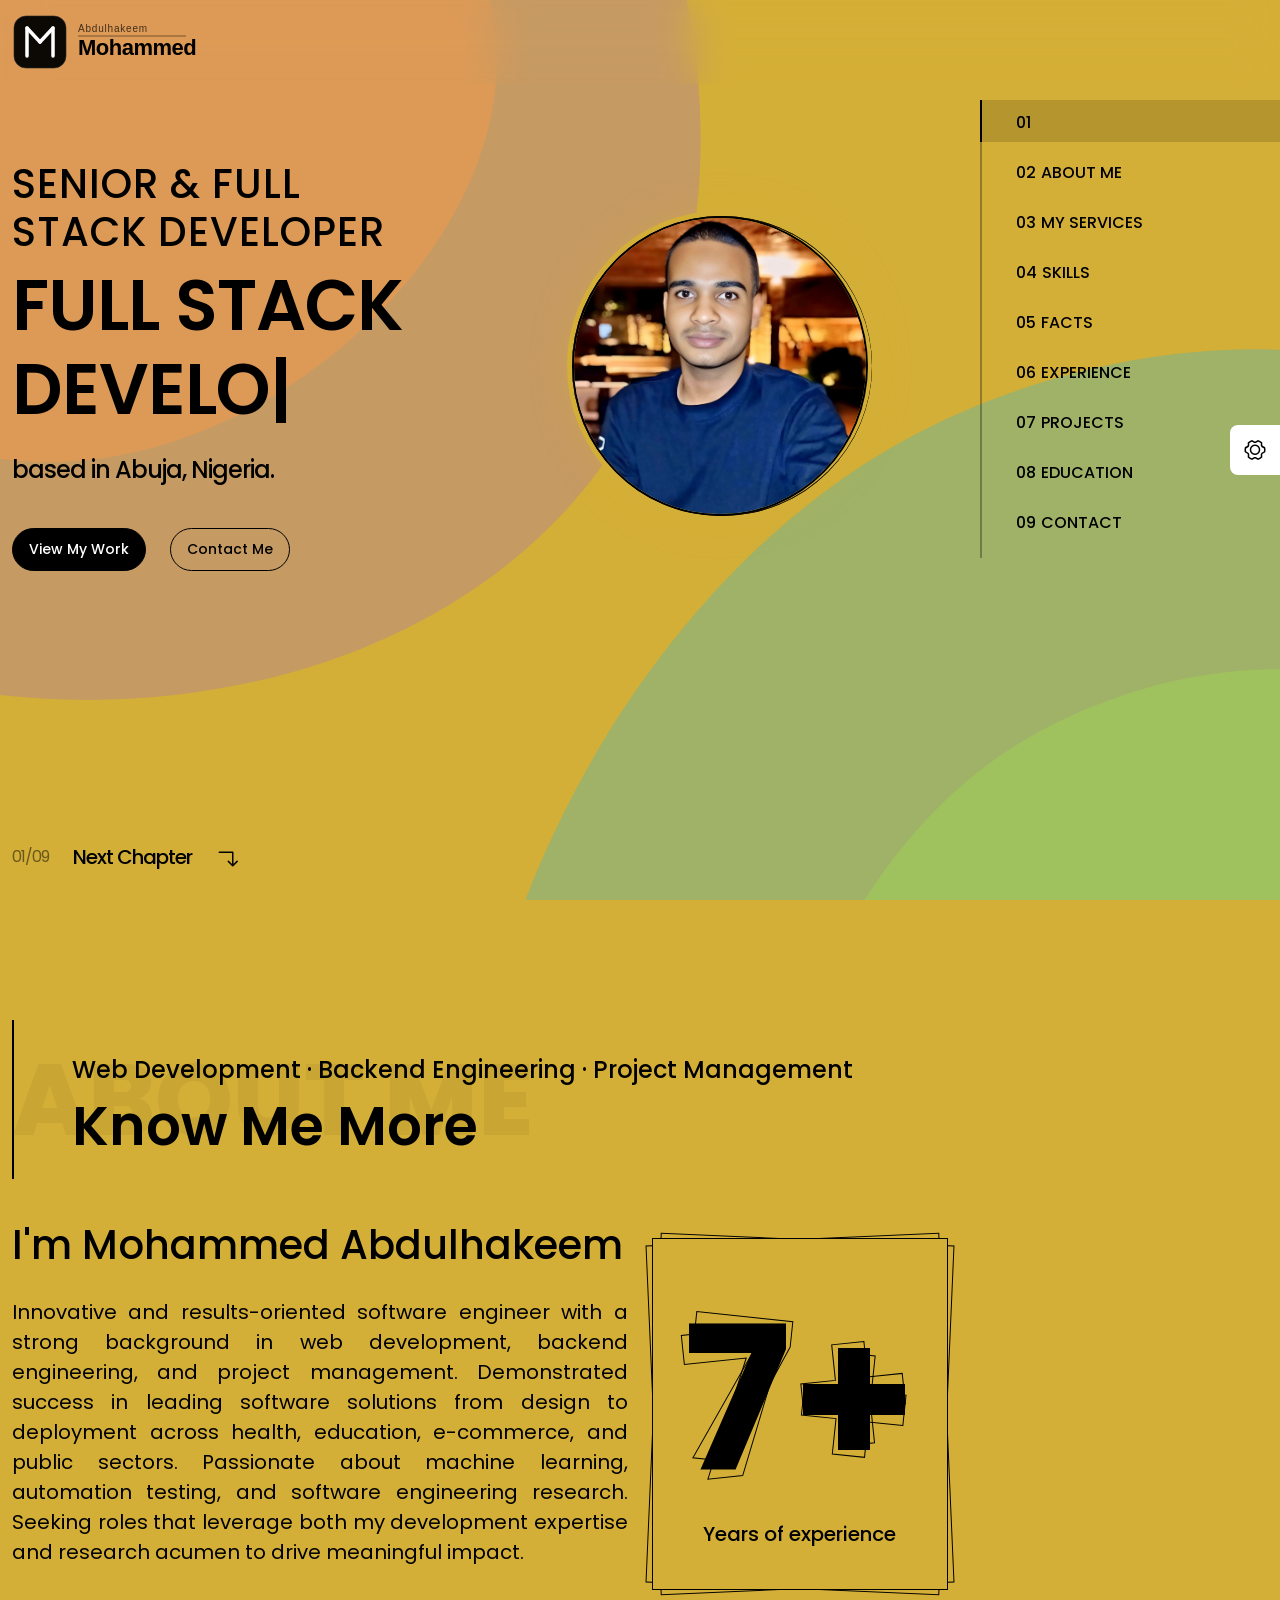
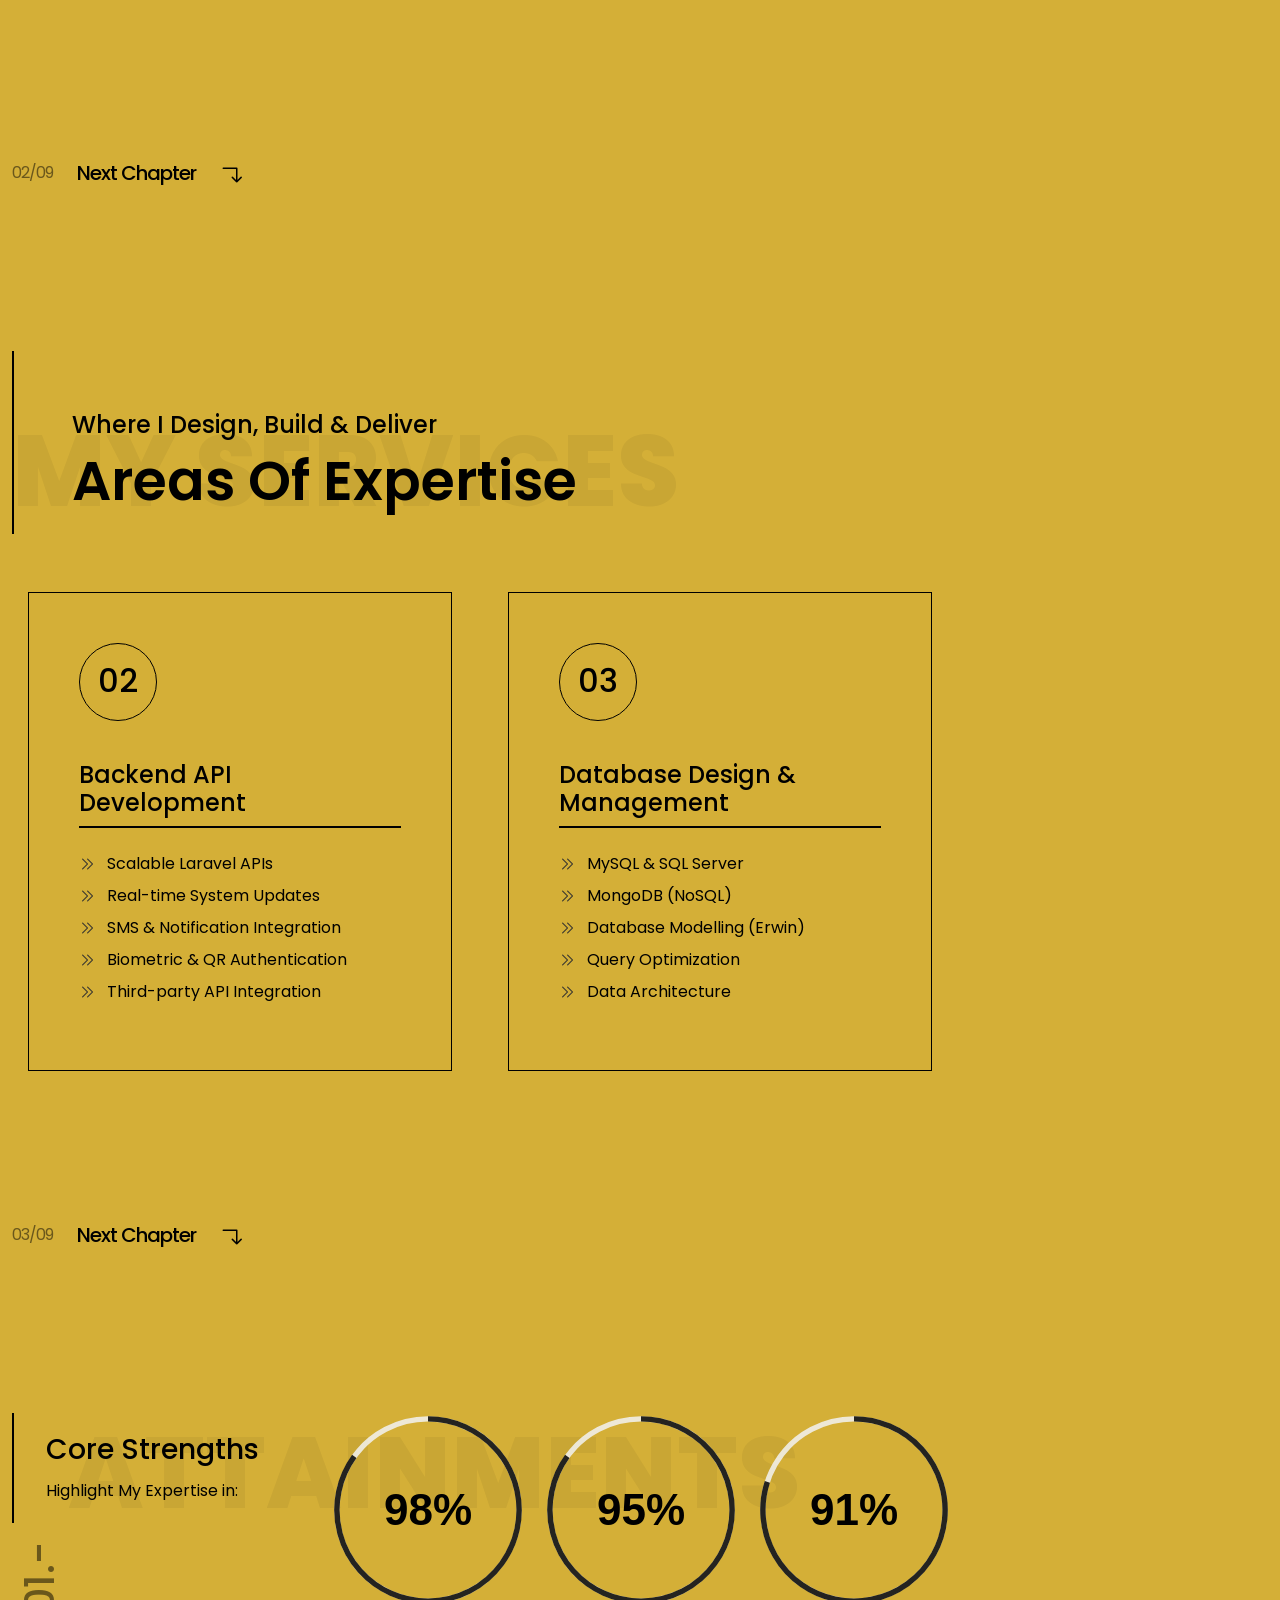
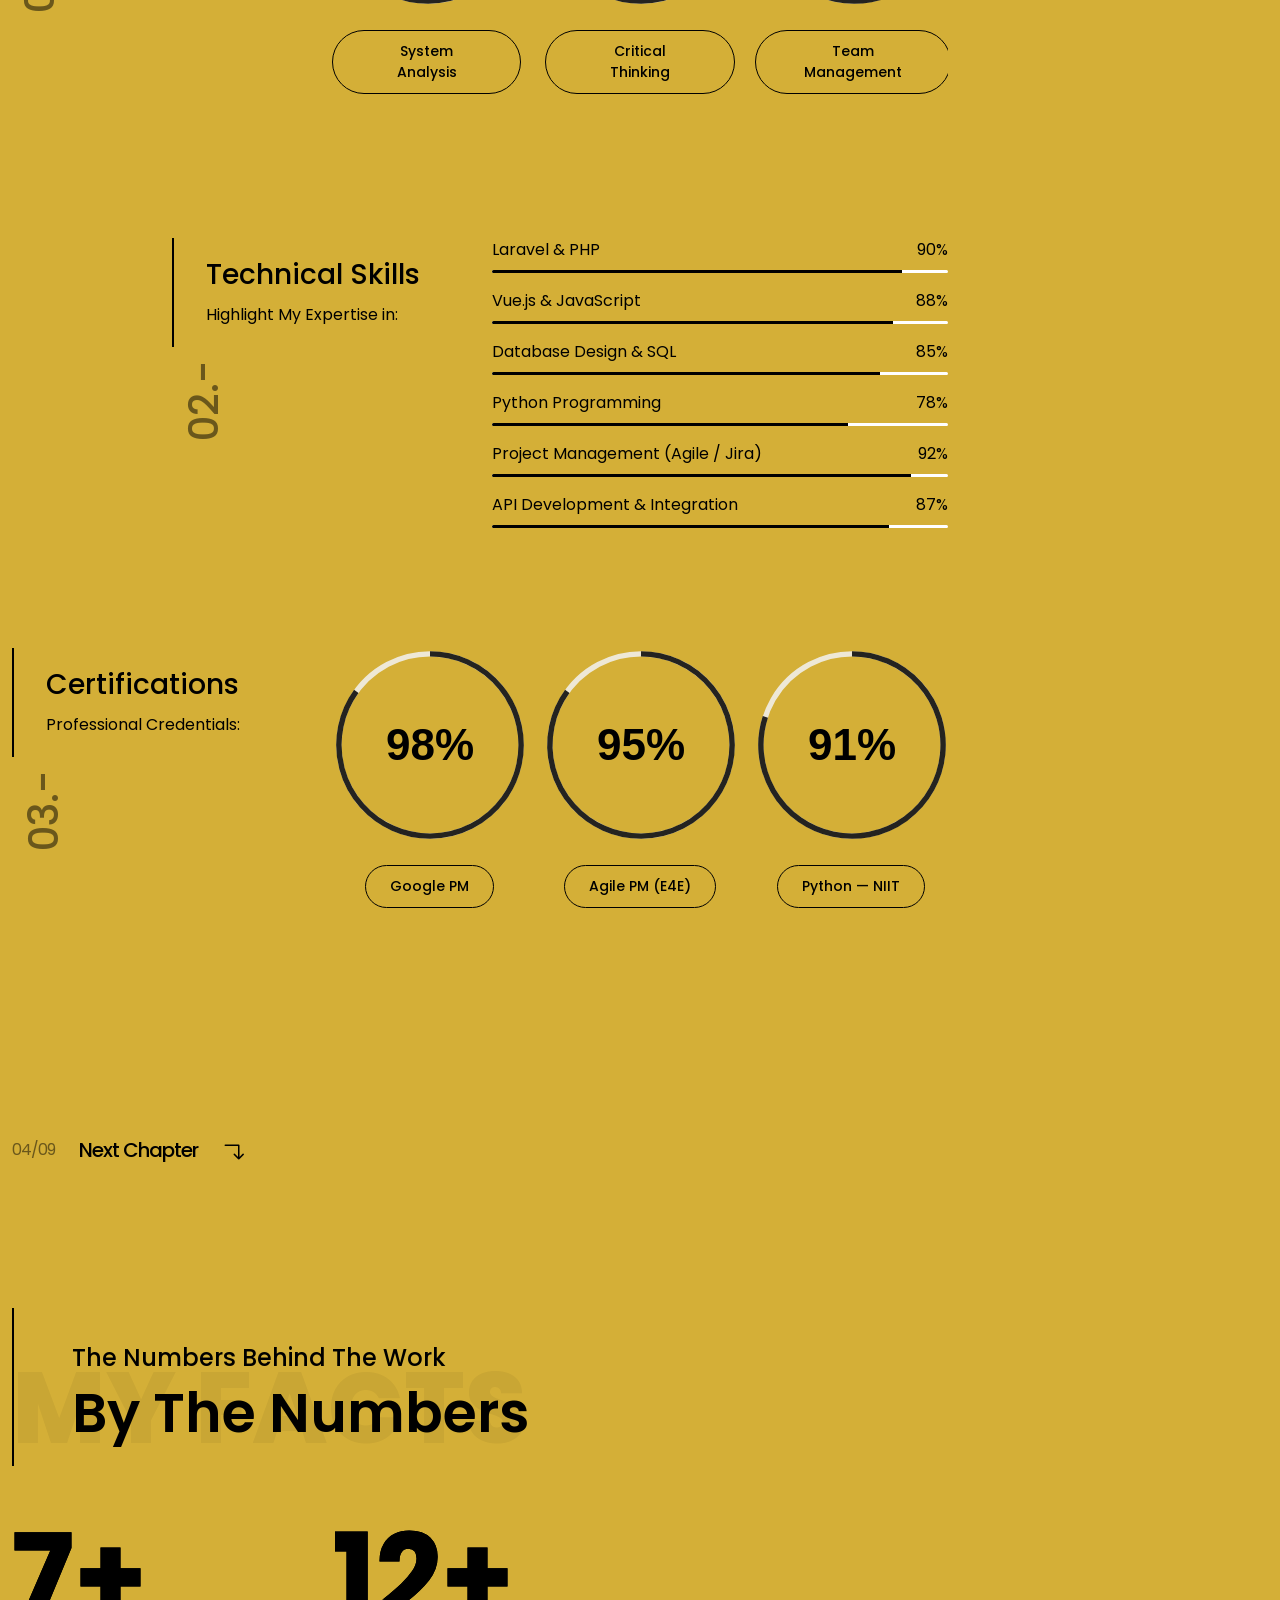
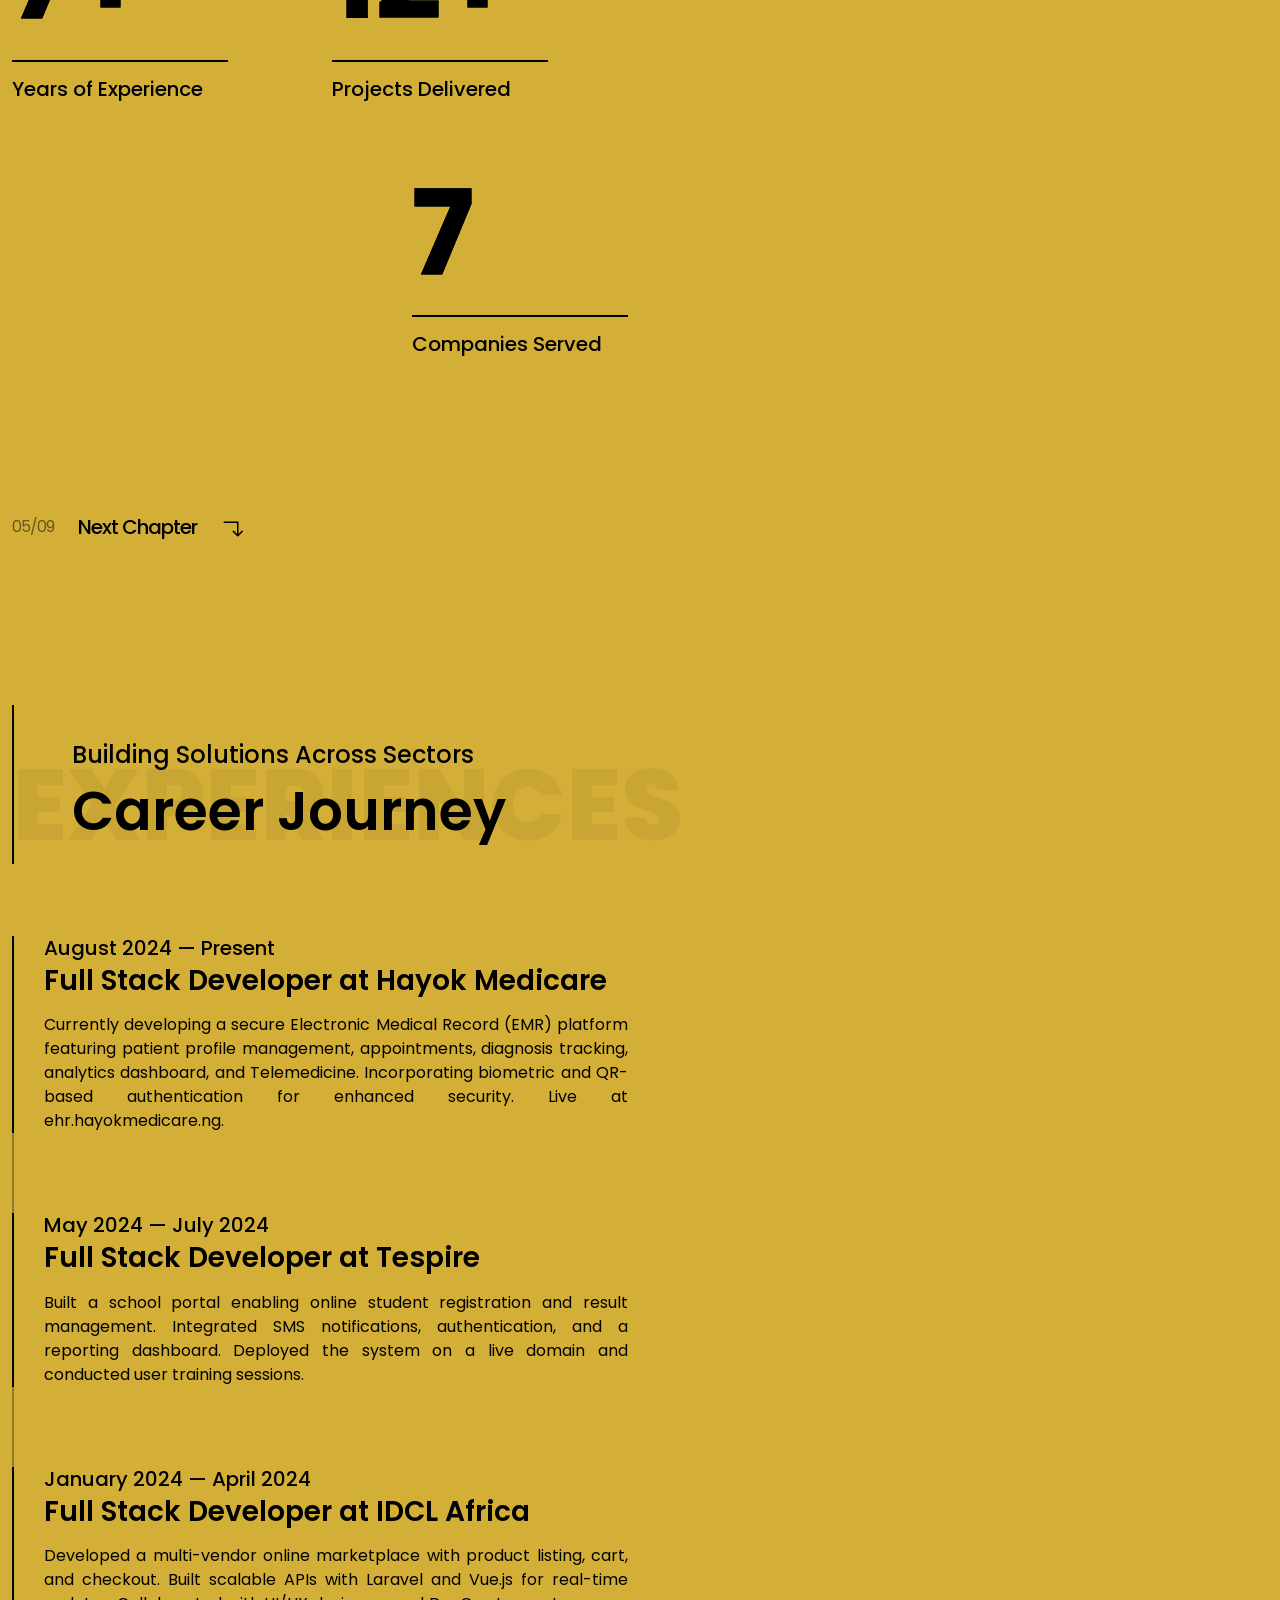
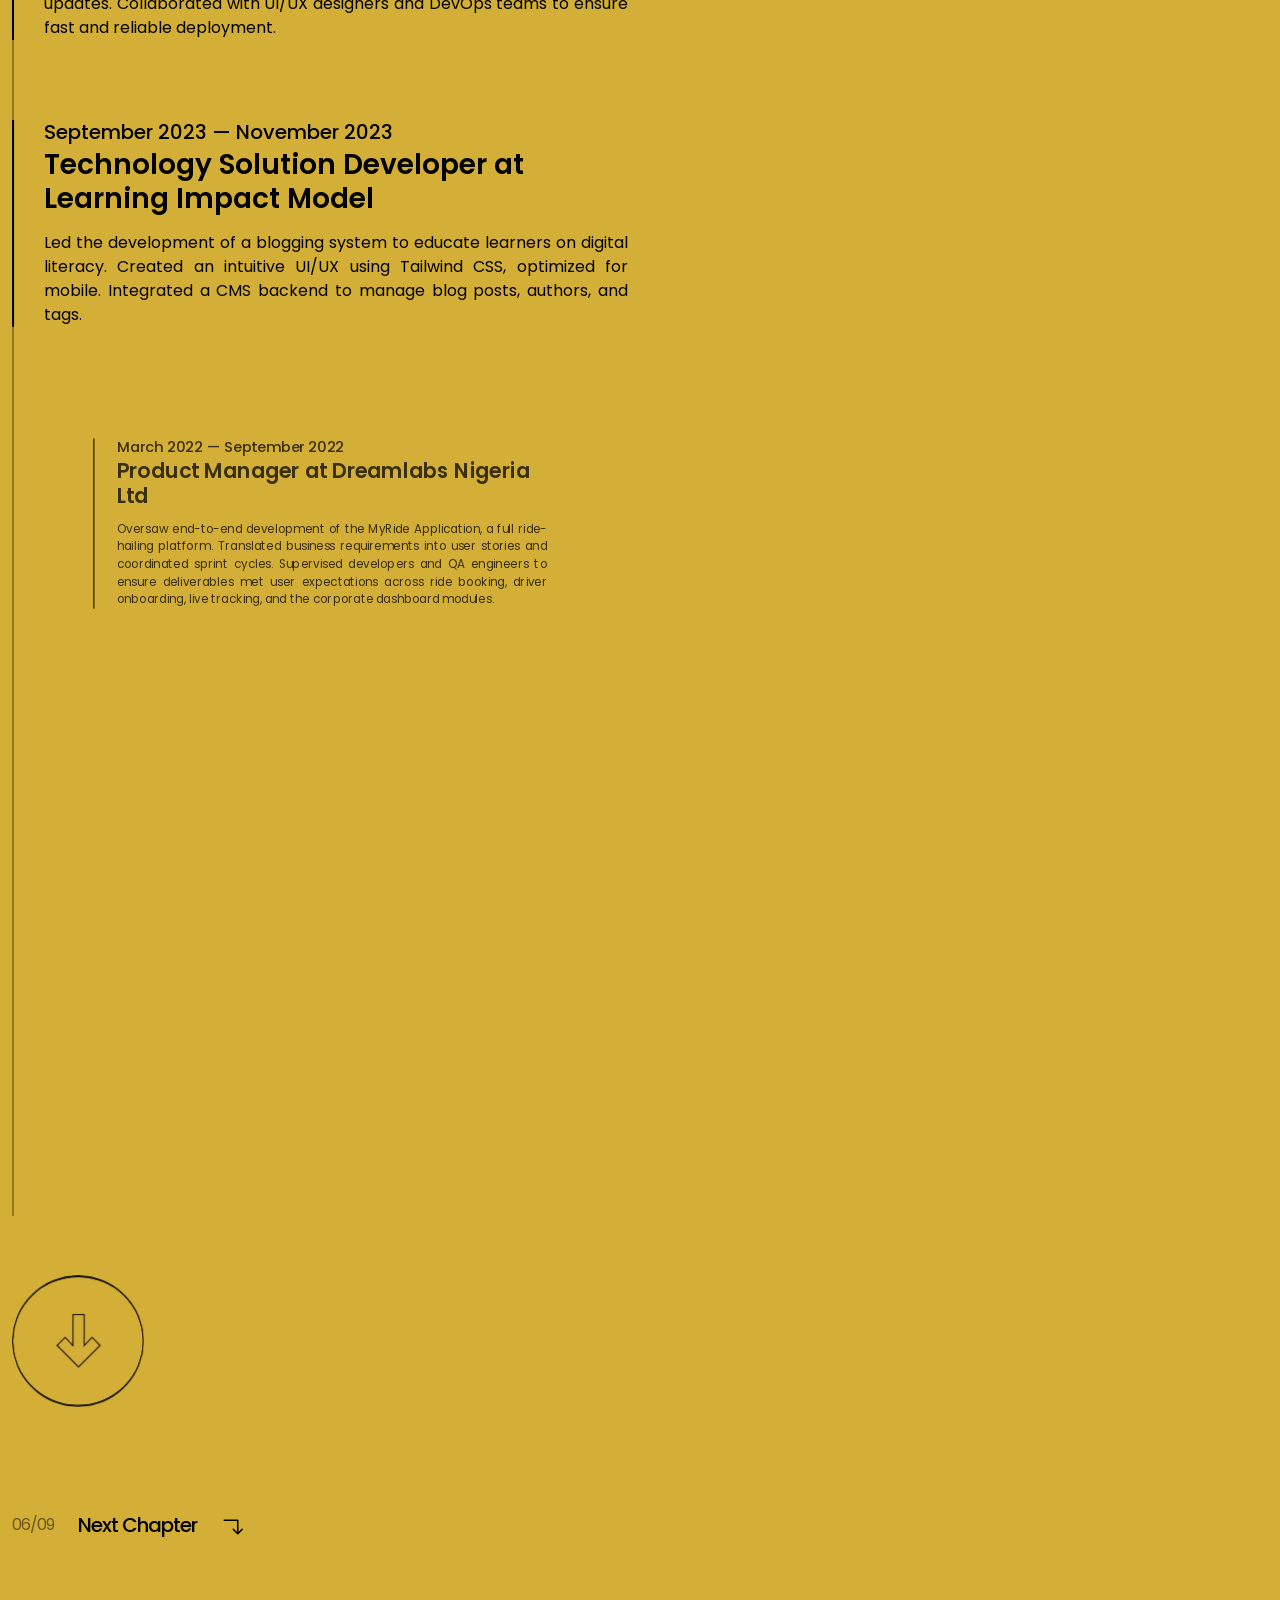
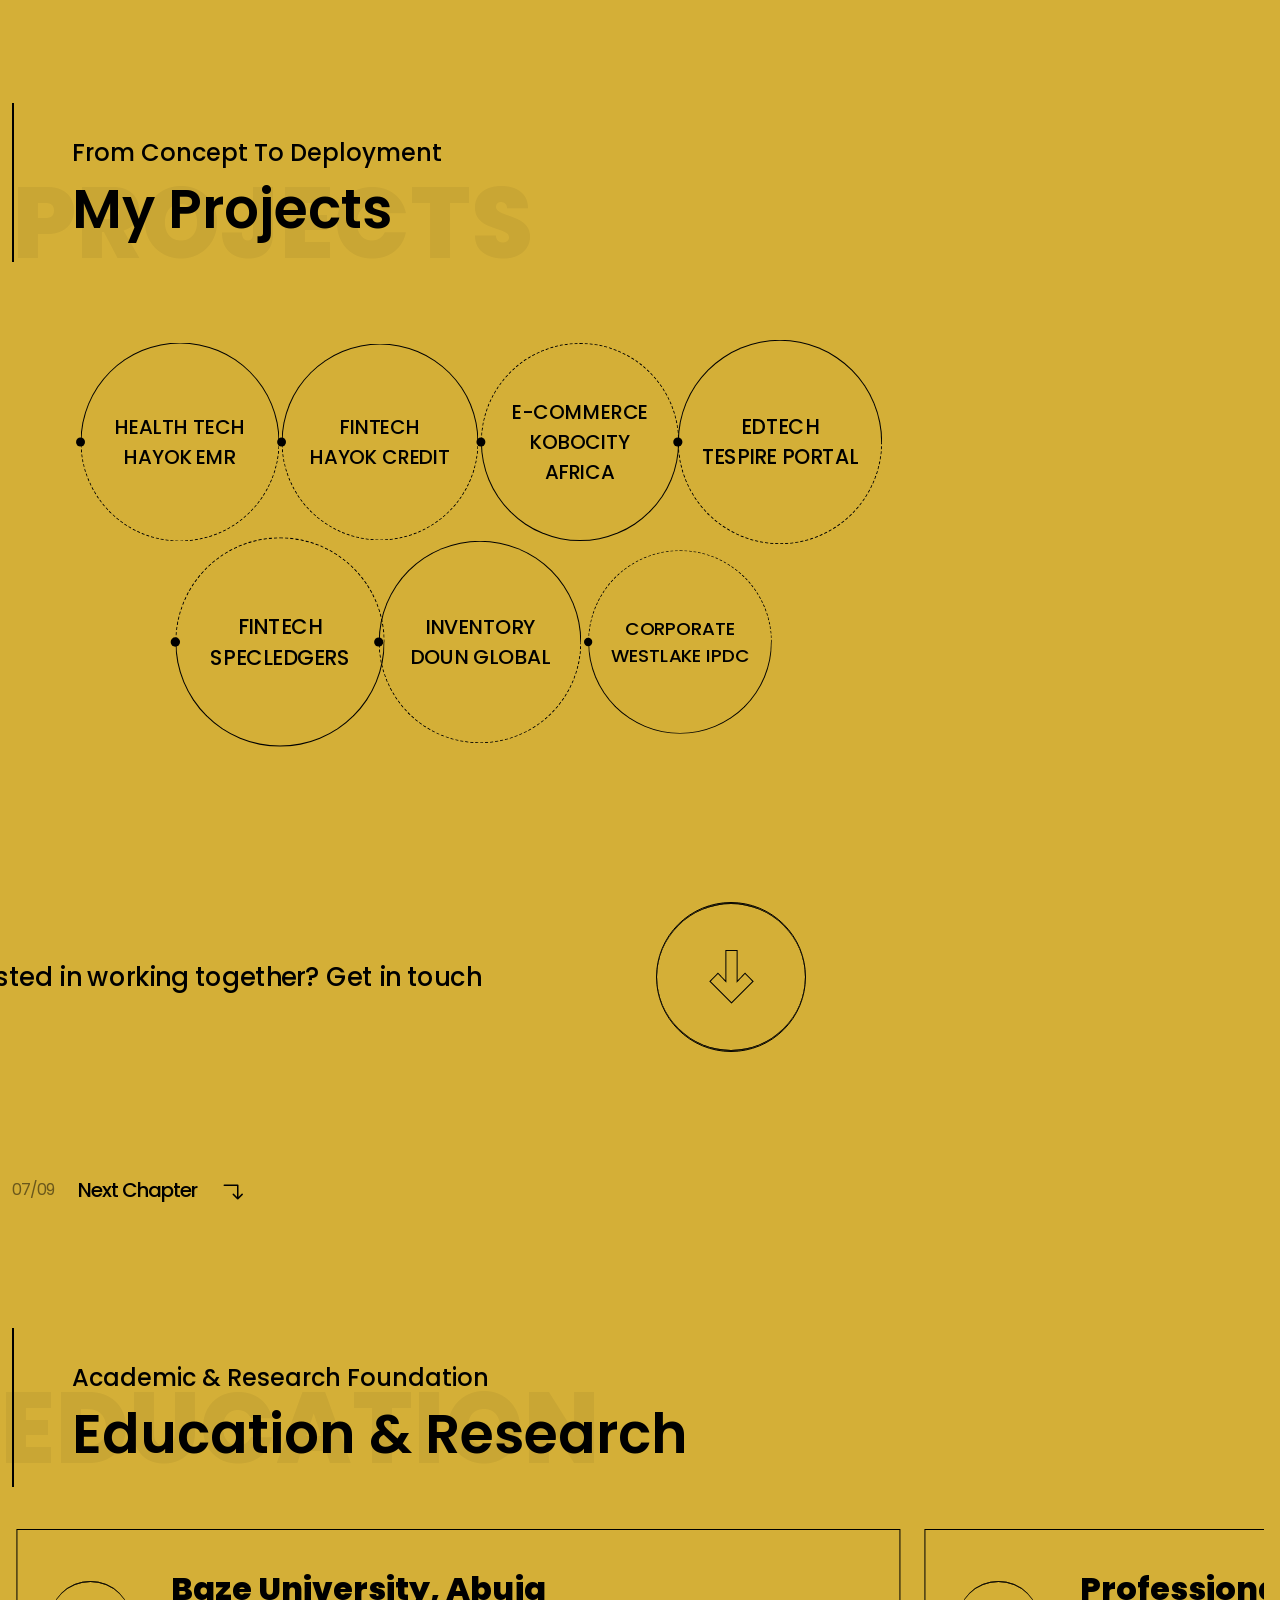
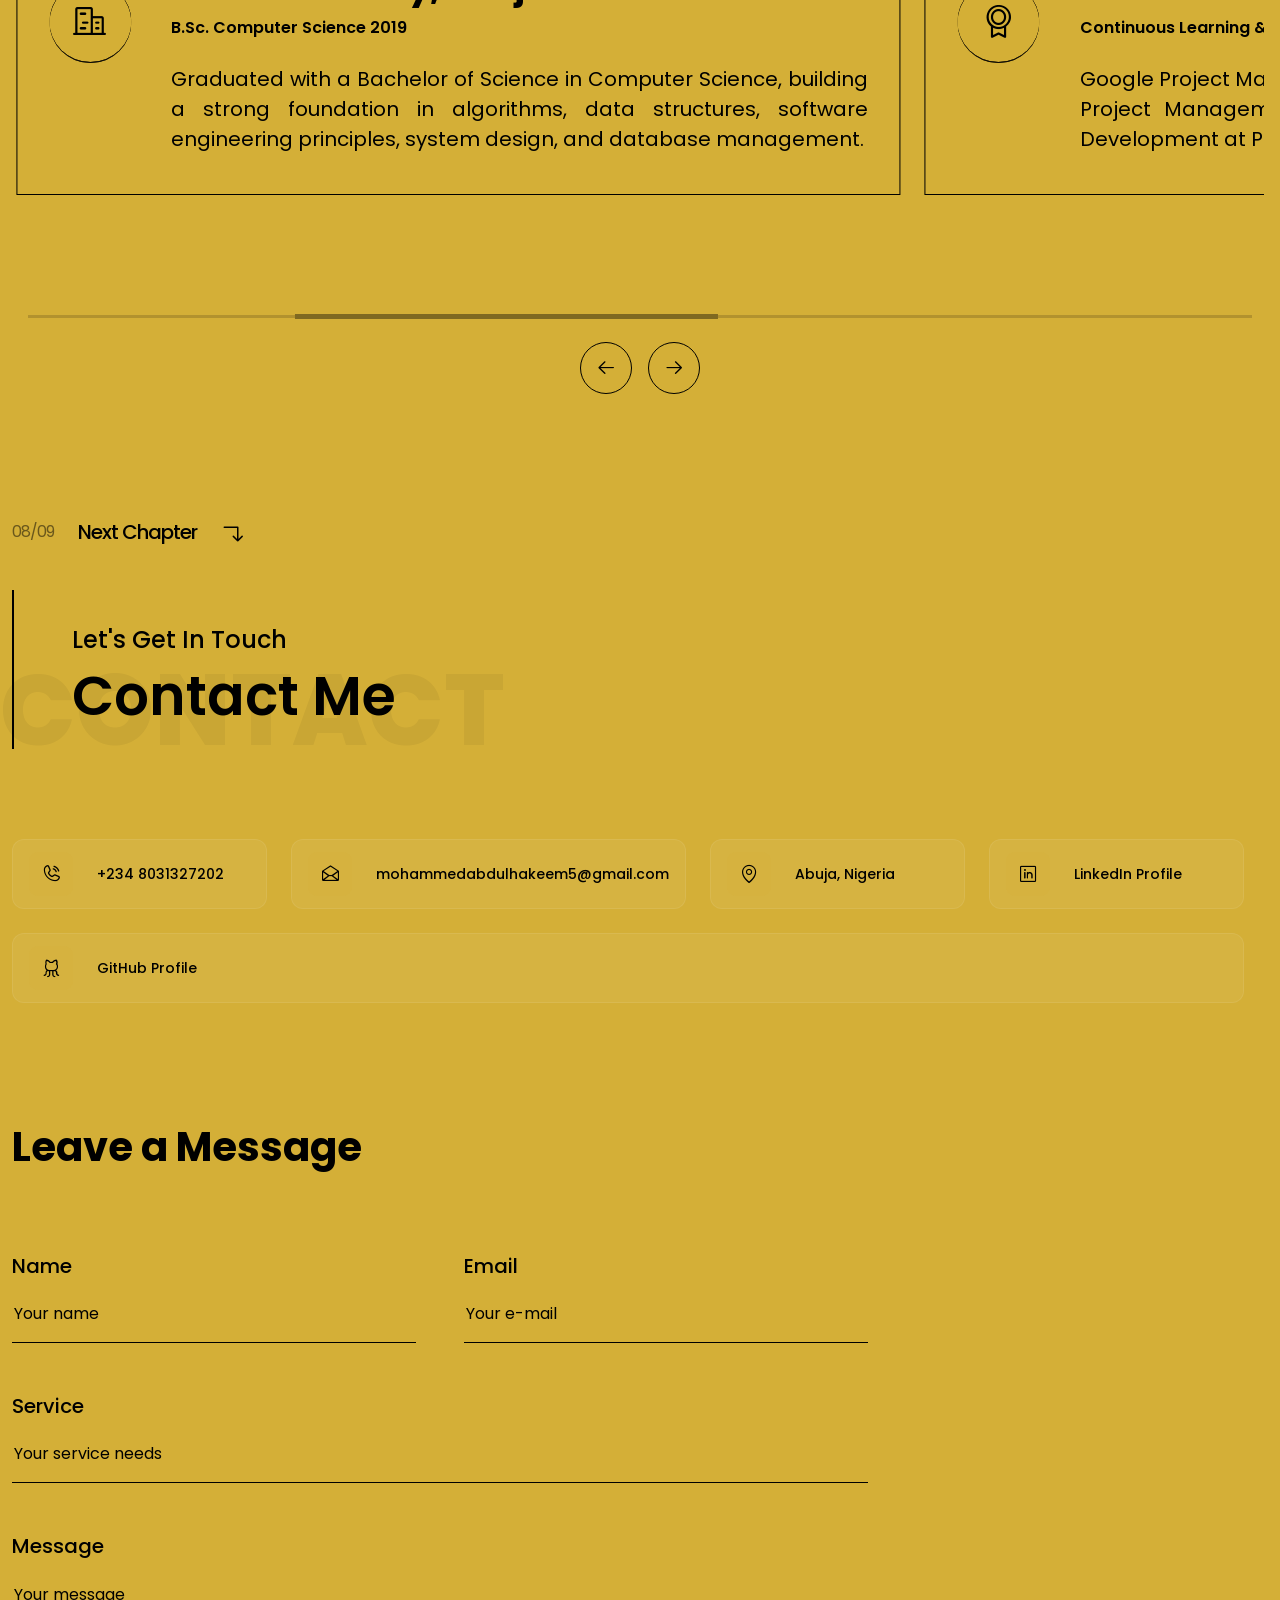
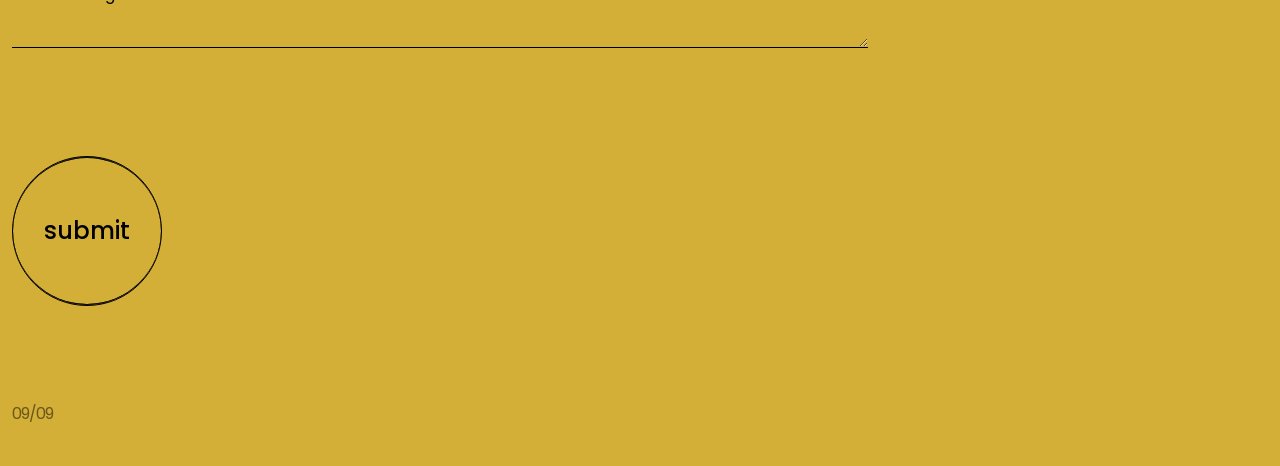
==== commit a38a73b9: "updates" ====
--- a/index.html
+++ b/index.html
@@ -361,7 +361,7 @@
               <div class="col-12 col-md-6 col-xl-6 hero-content">
                 <div>
                   <h4 class="text-uppercase freelancer">
-                    Full Stack Developer &amp; Software Engineer
+                     Senior &amp; Full Stack Developer
                   </h4>
                   <h1
                     class="text-uppercase overflow-hidden developer"
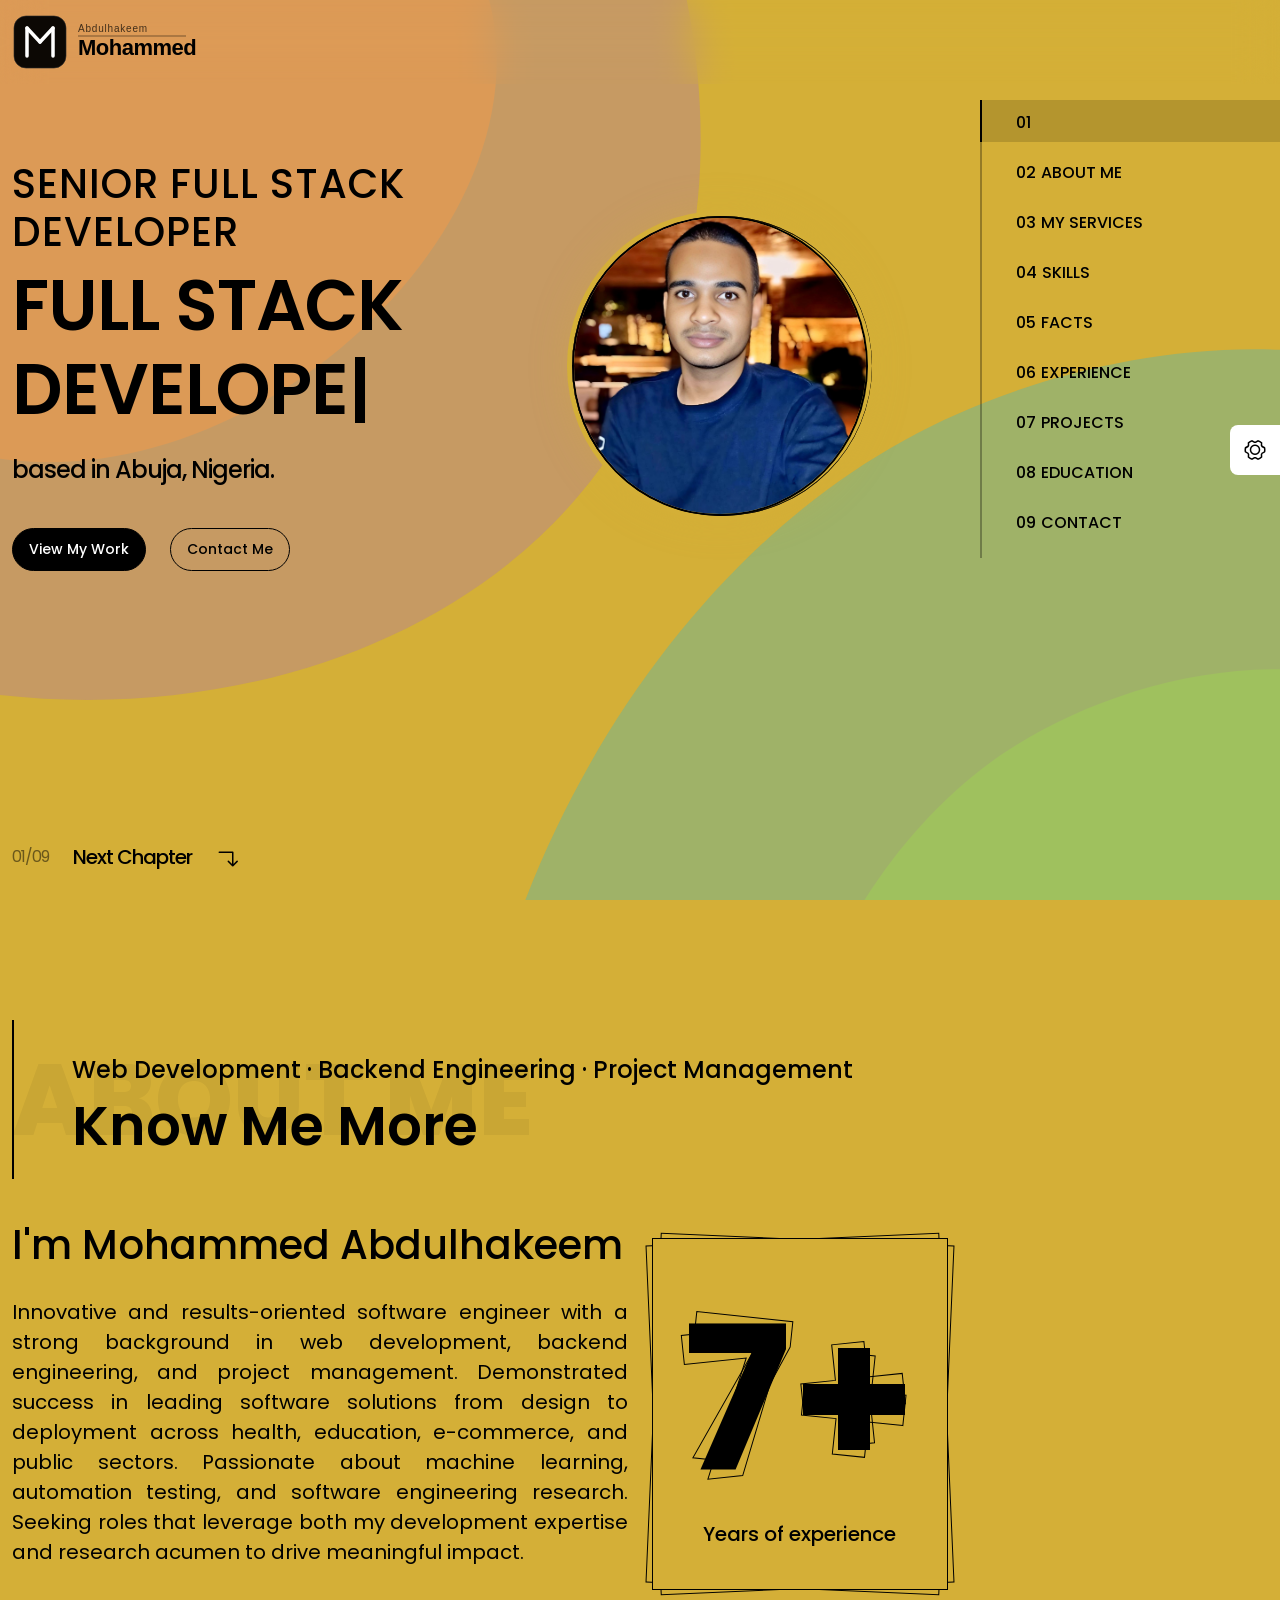
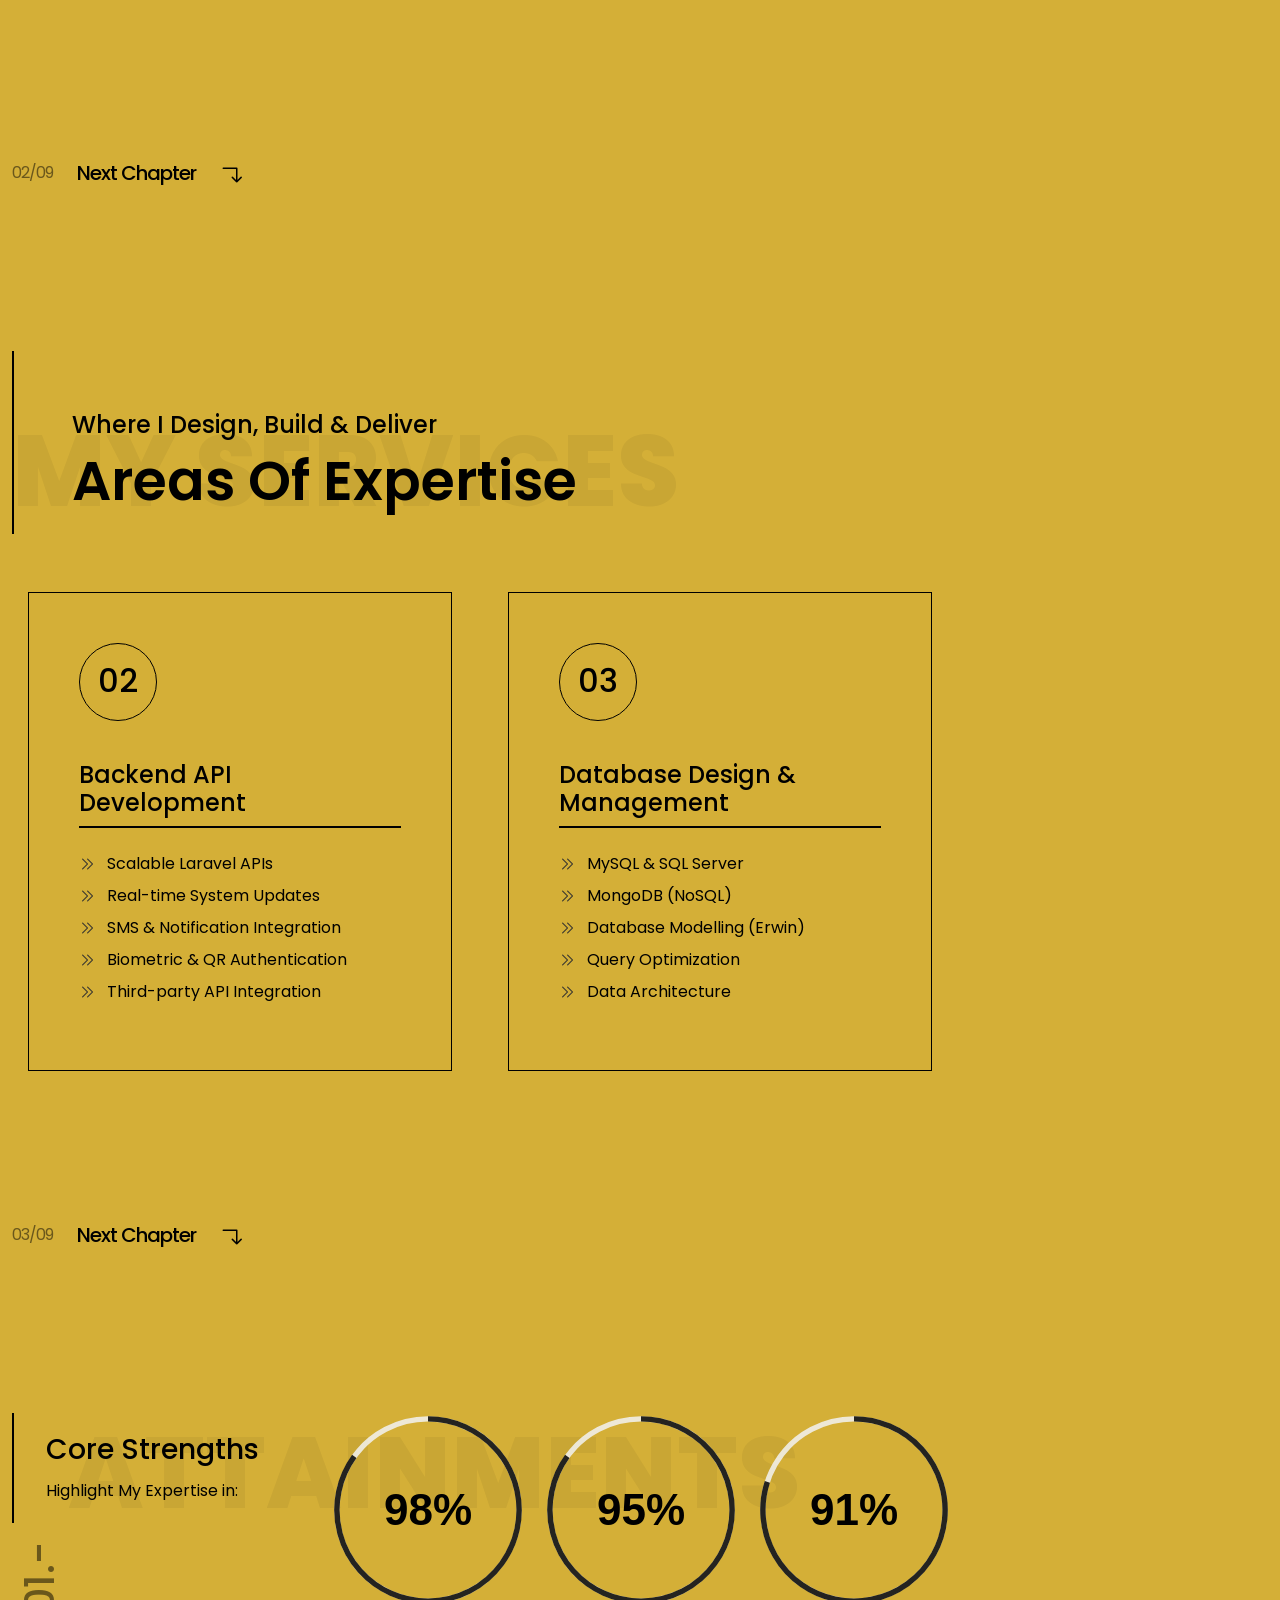
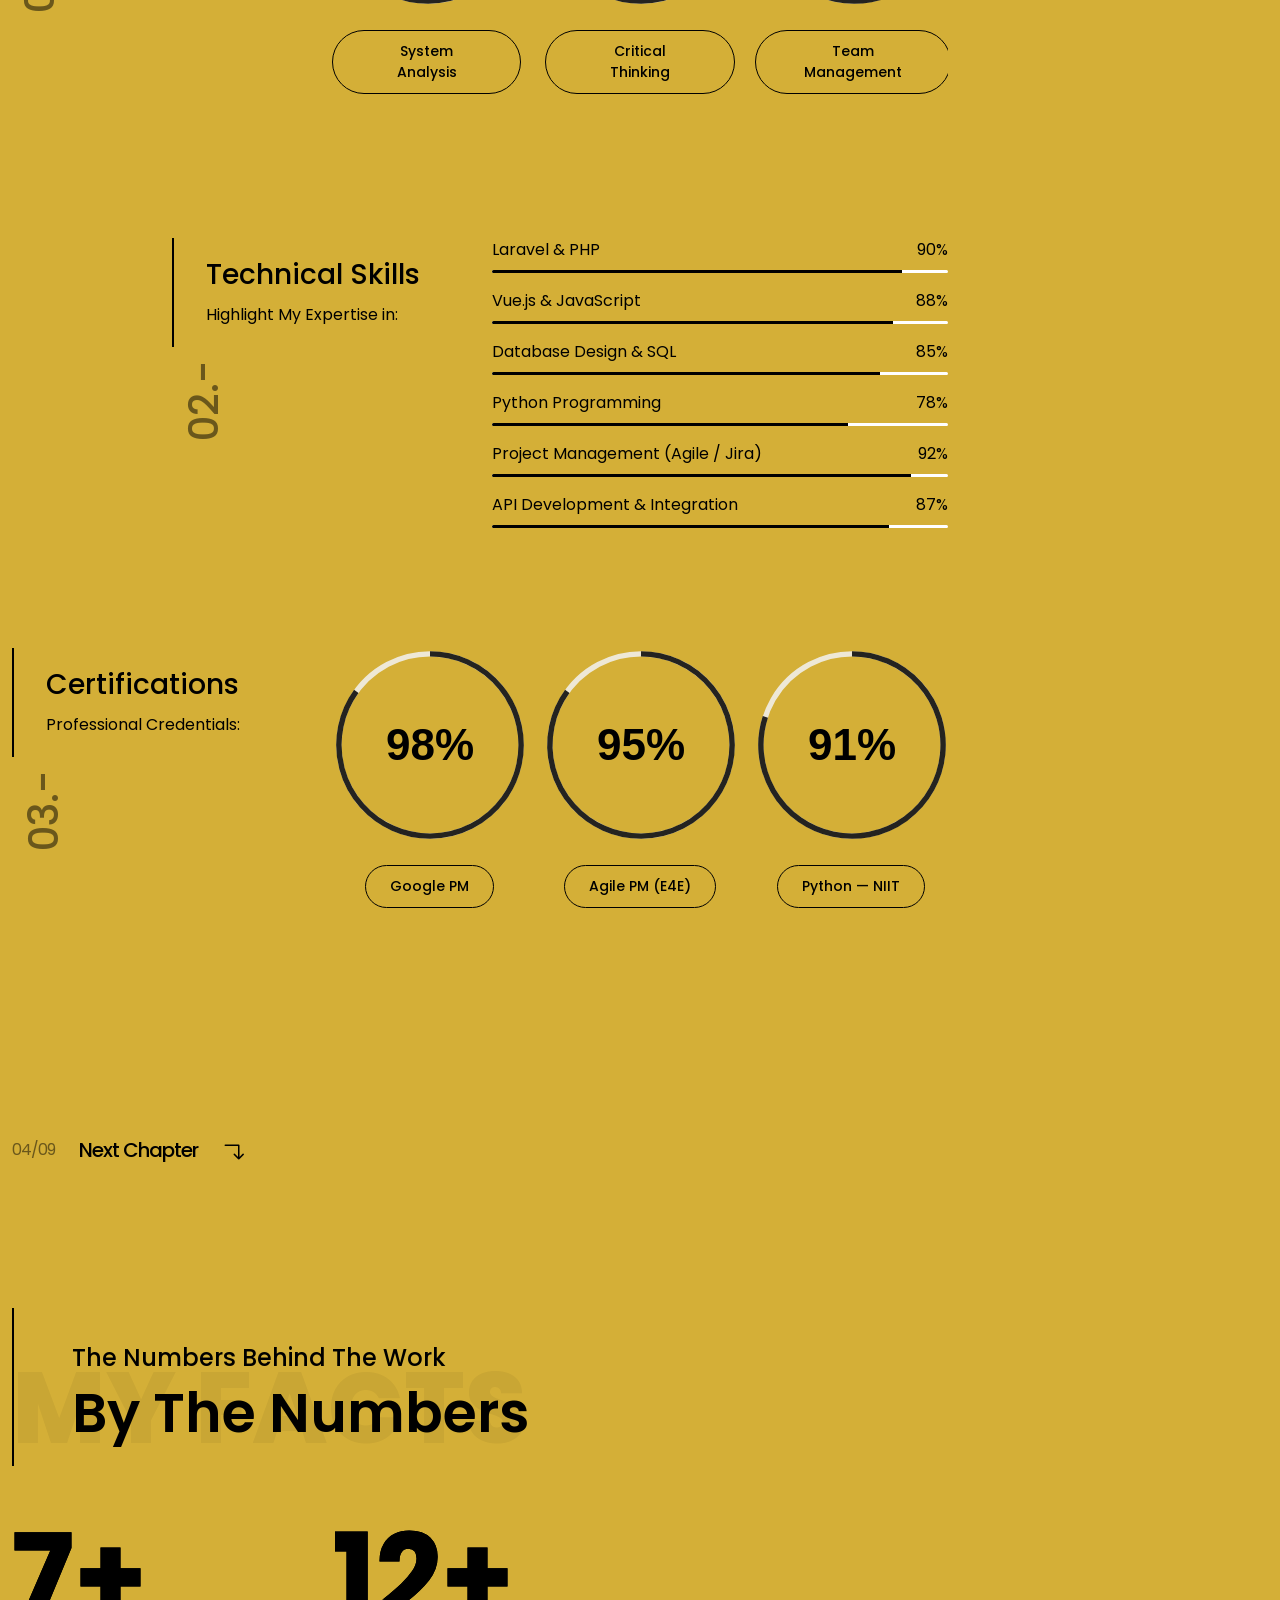
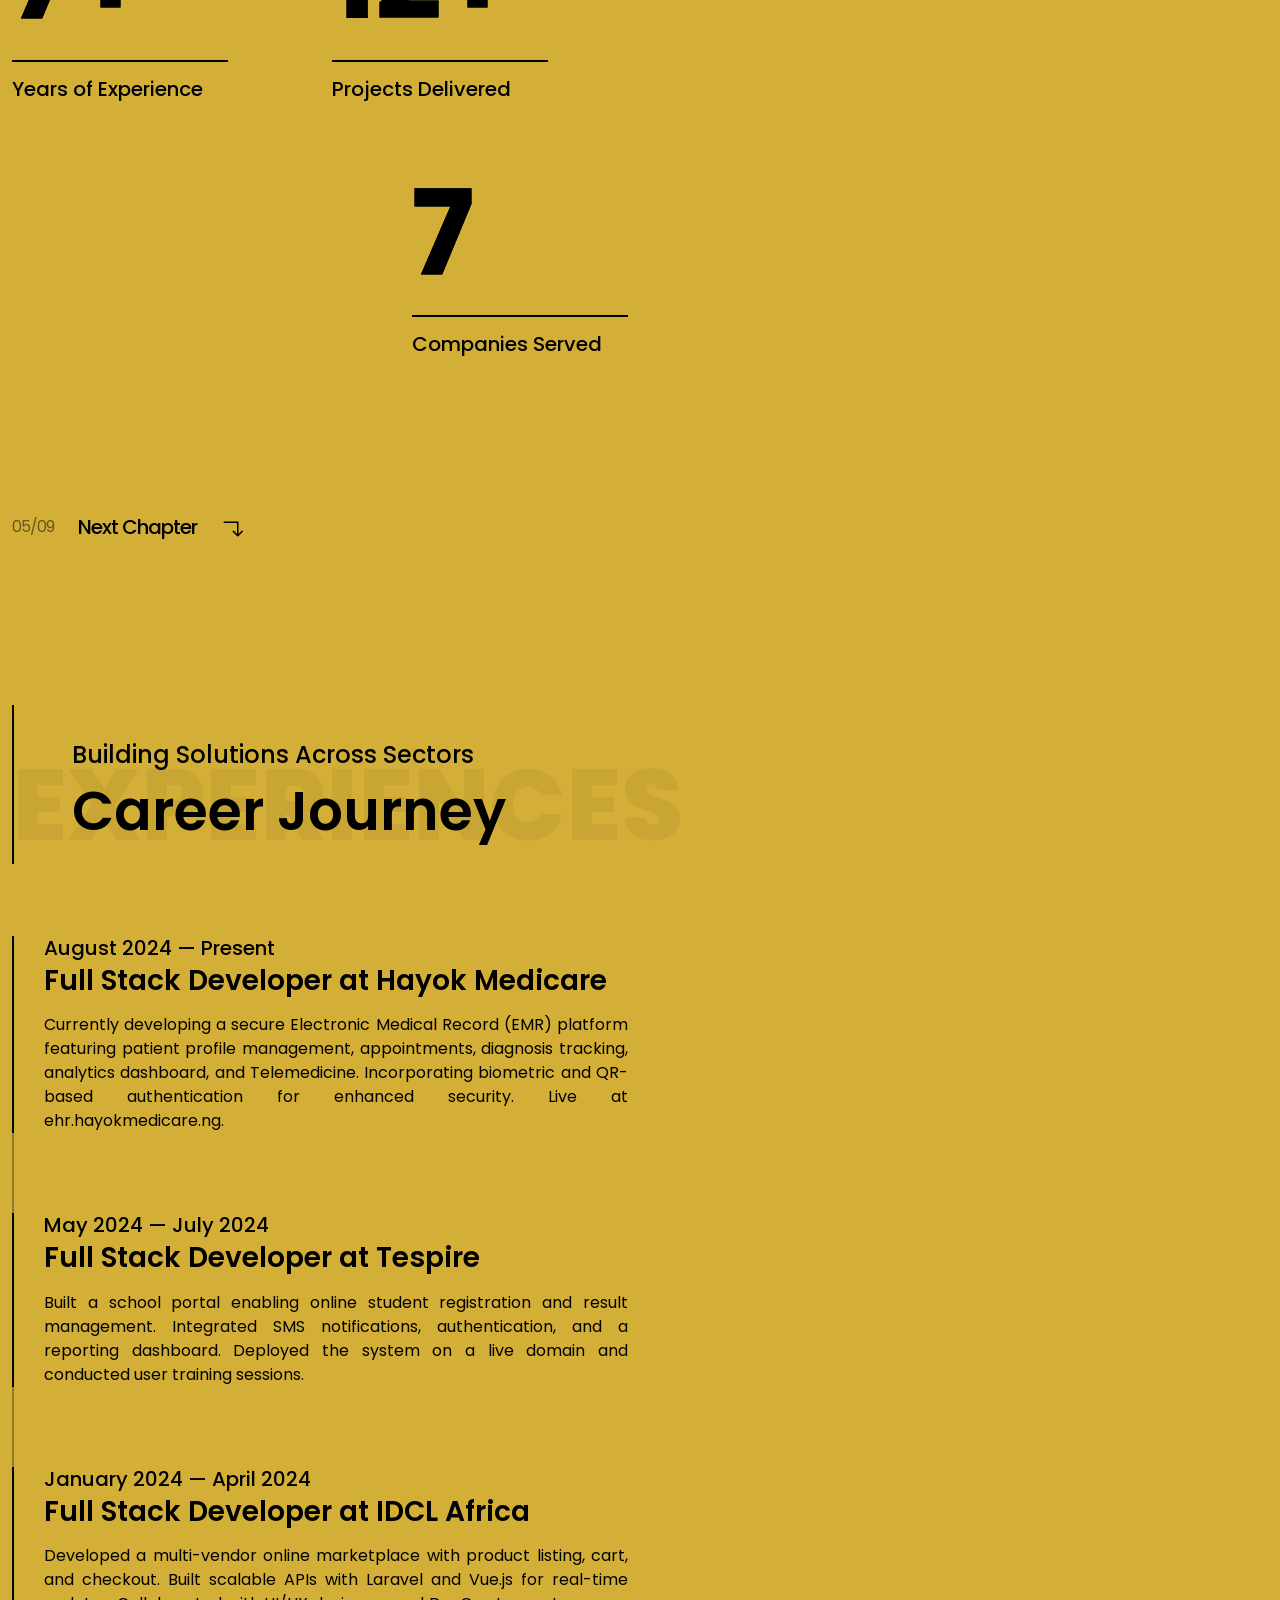
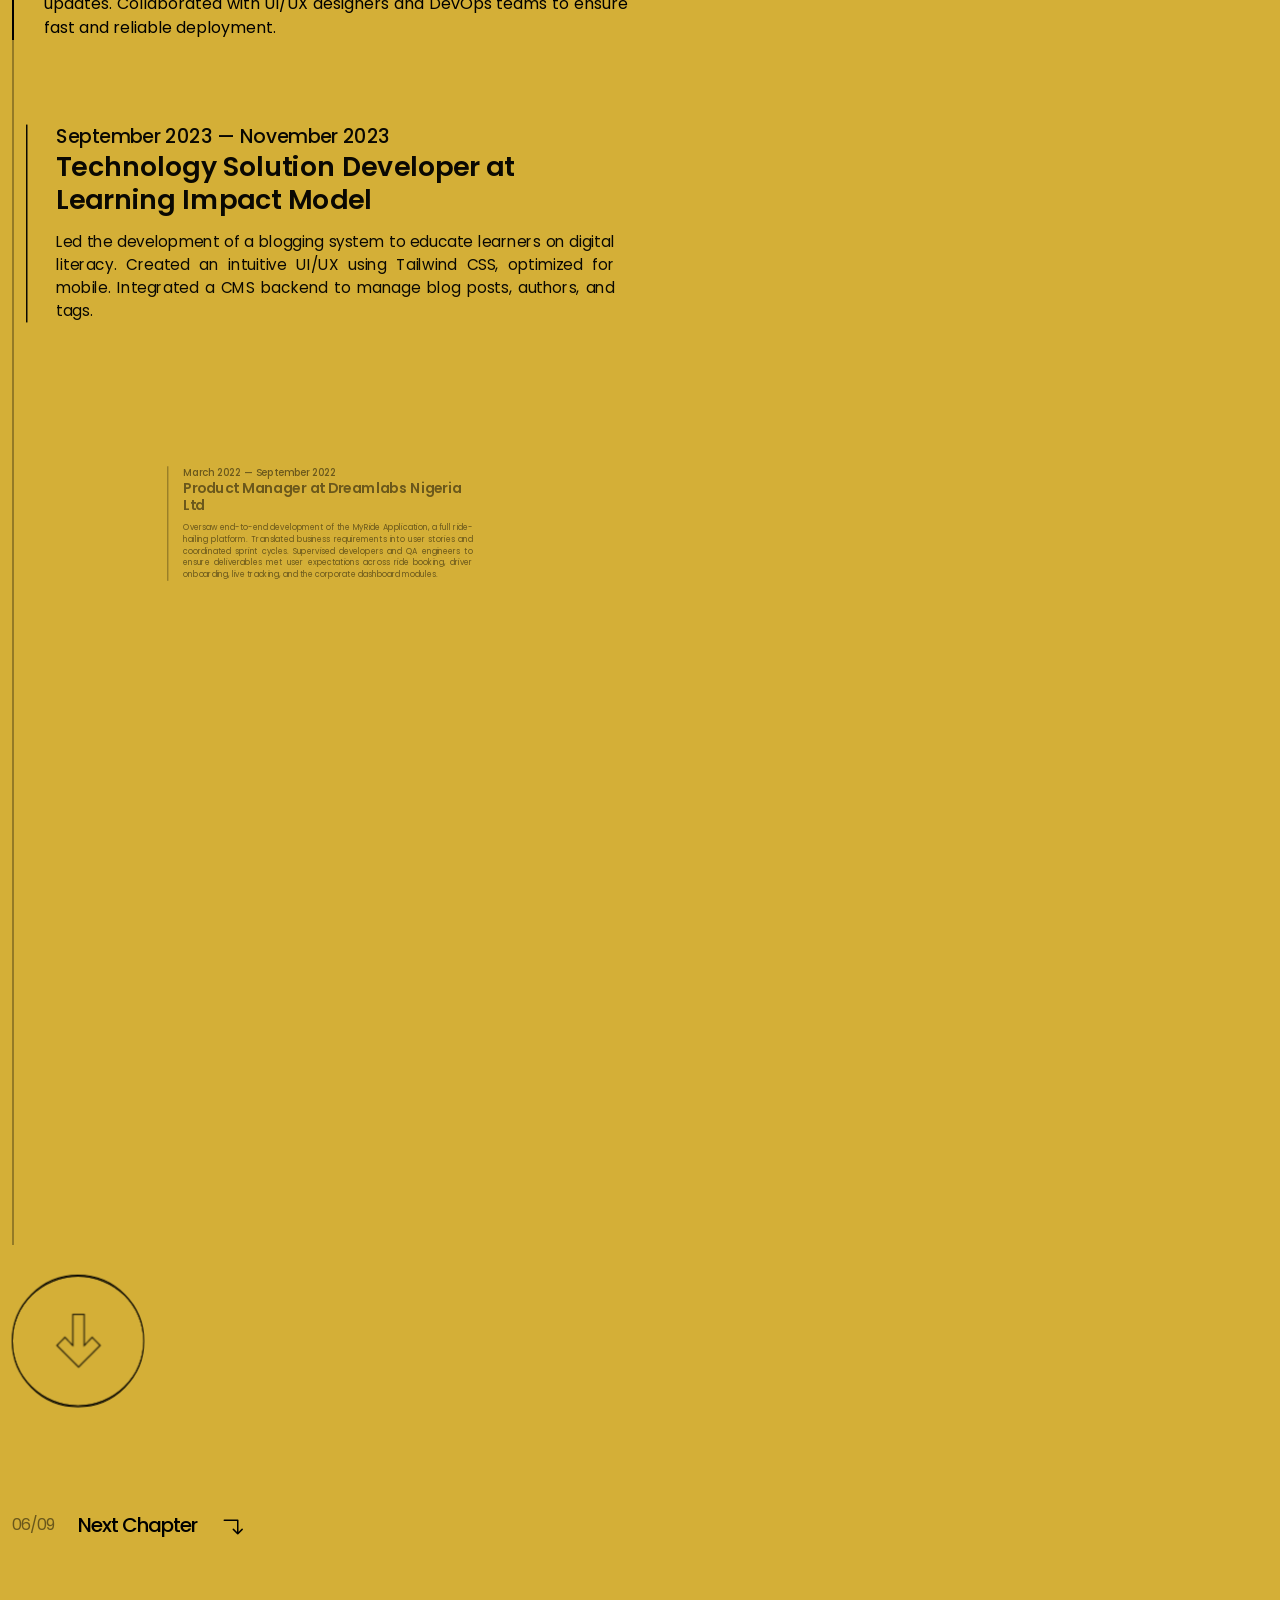
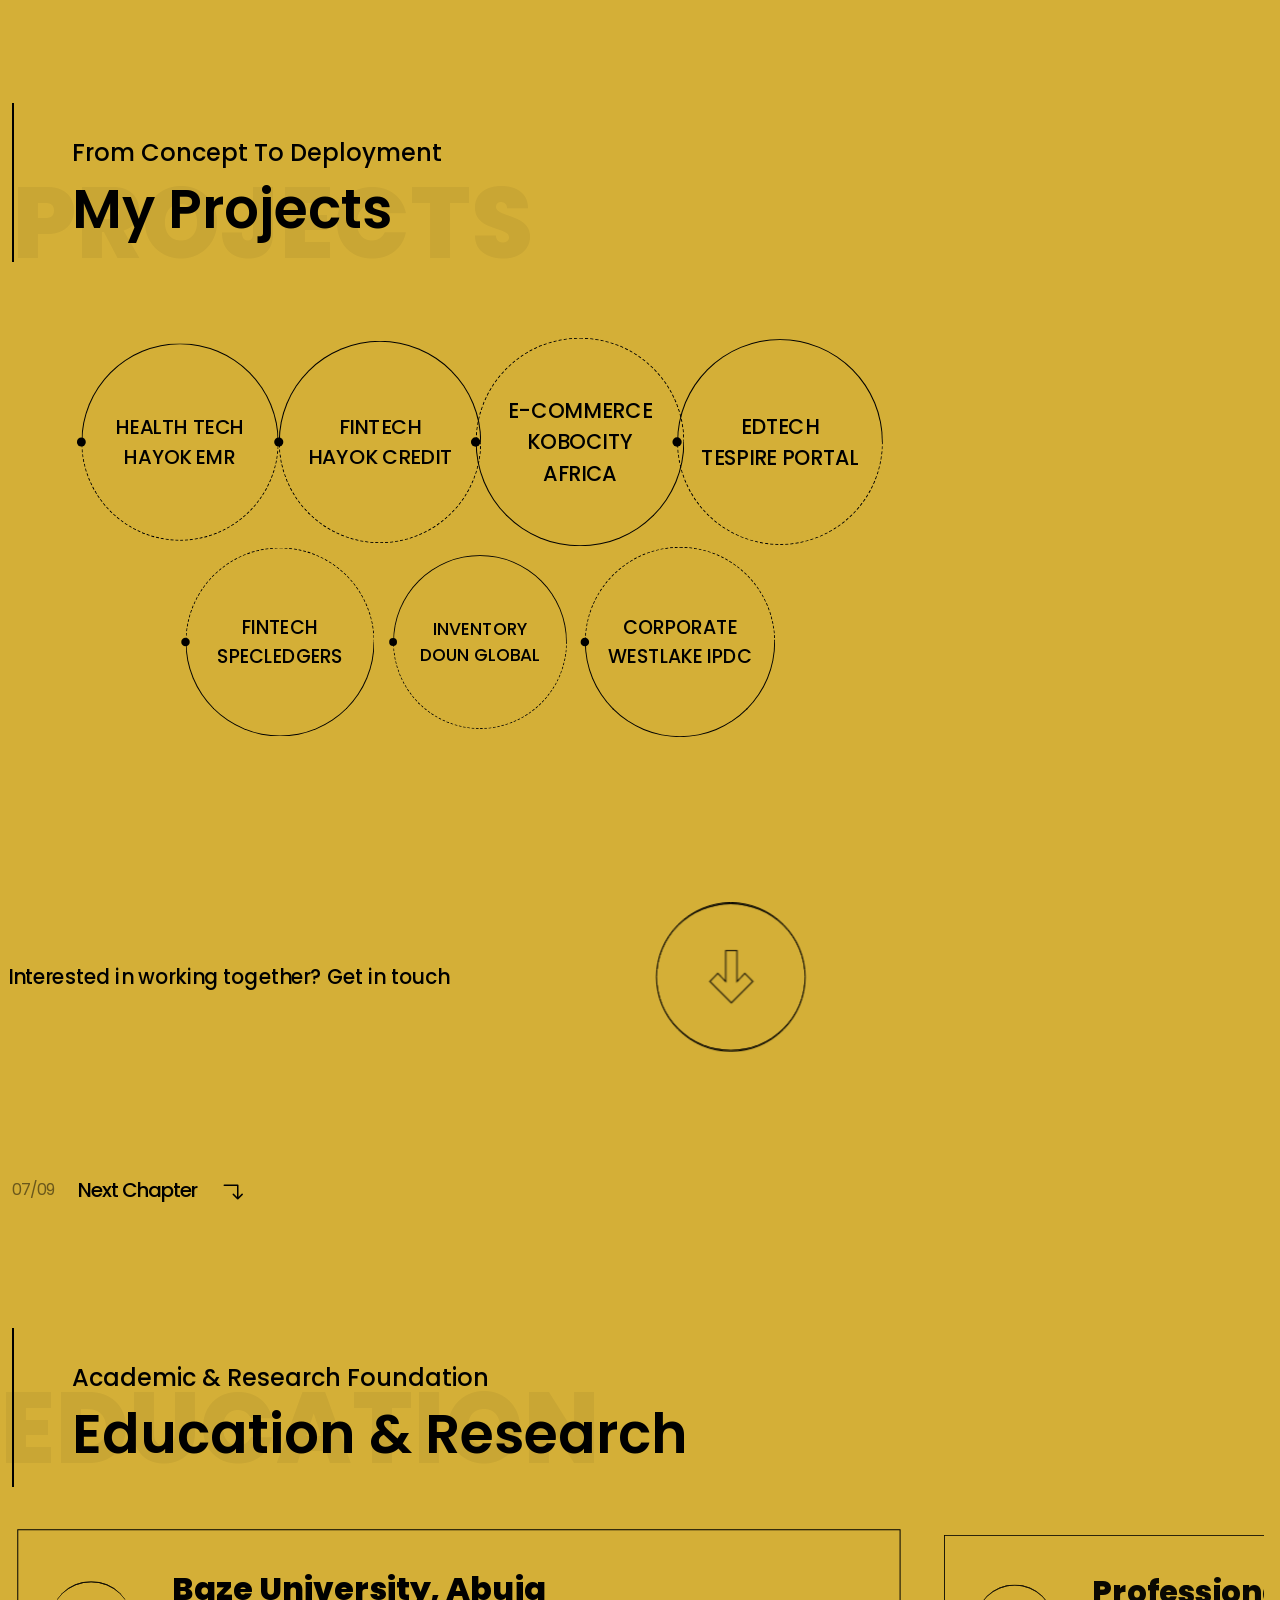
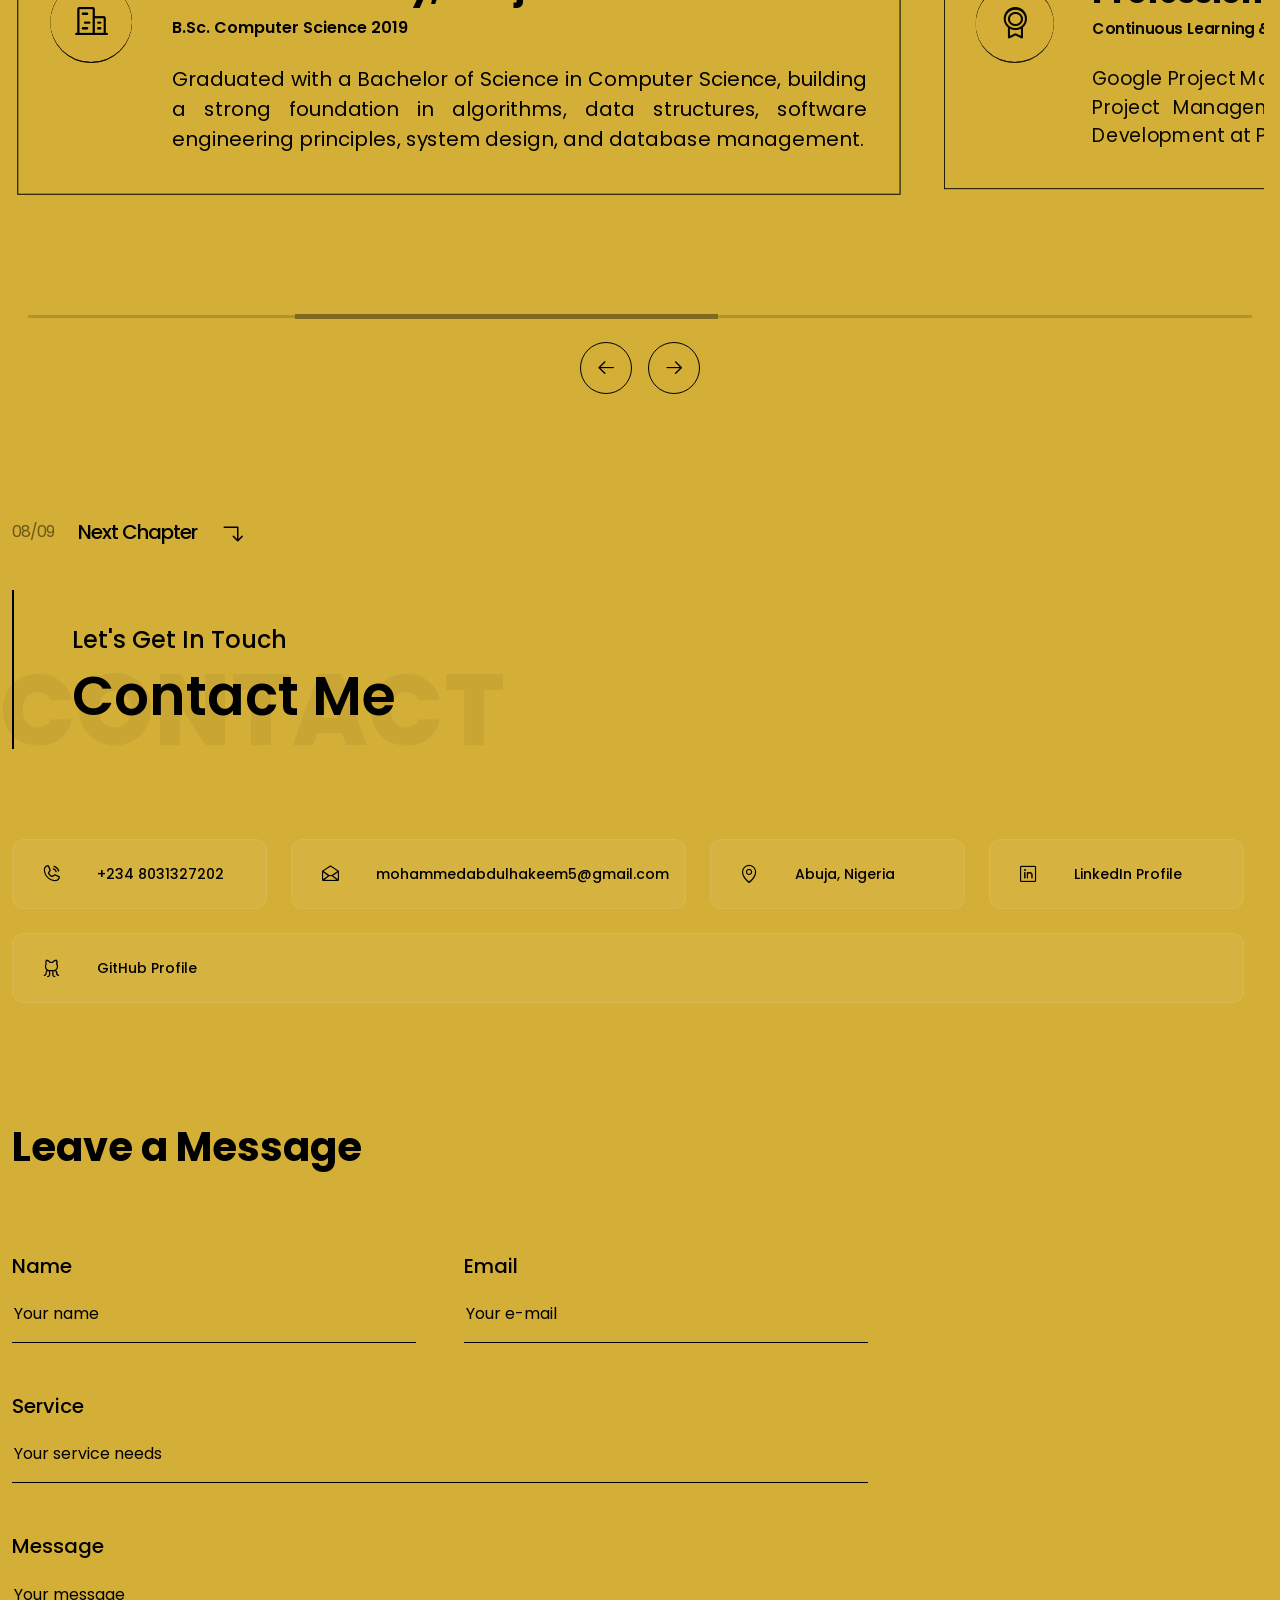
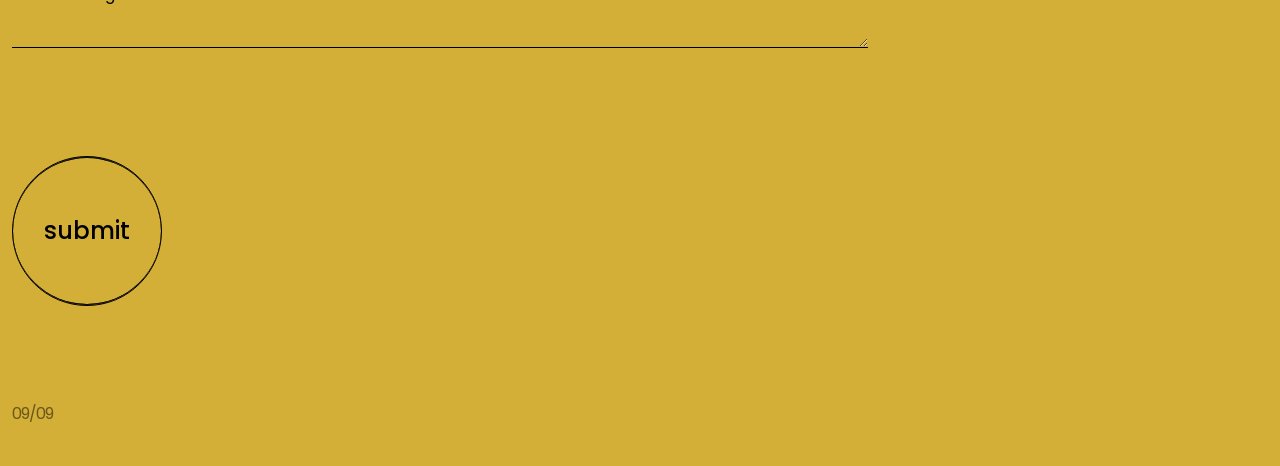
==== commit 031dc178: "updates" ====
--- a/index.html
+++ b/index.html
@@ -361,7 +361,7 @@
               <div class="col-12 col-md-6 col-xl-6 hero-content">
                 <div>
                   <h4 class="text-uppercase freelancer">
-                     Senior &amp; Full Stack Developer
+                     Senior Full Stack Developer
                   </h4>
                   <h1
                     class="text-uppercase overflow-hidden developer"
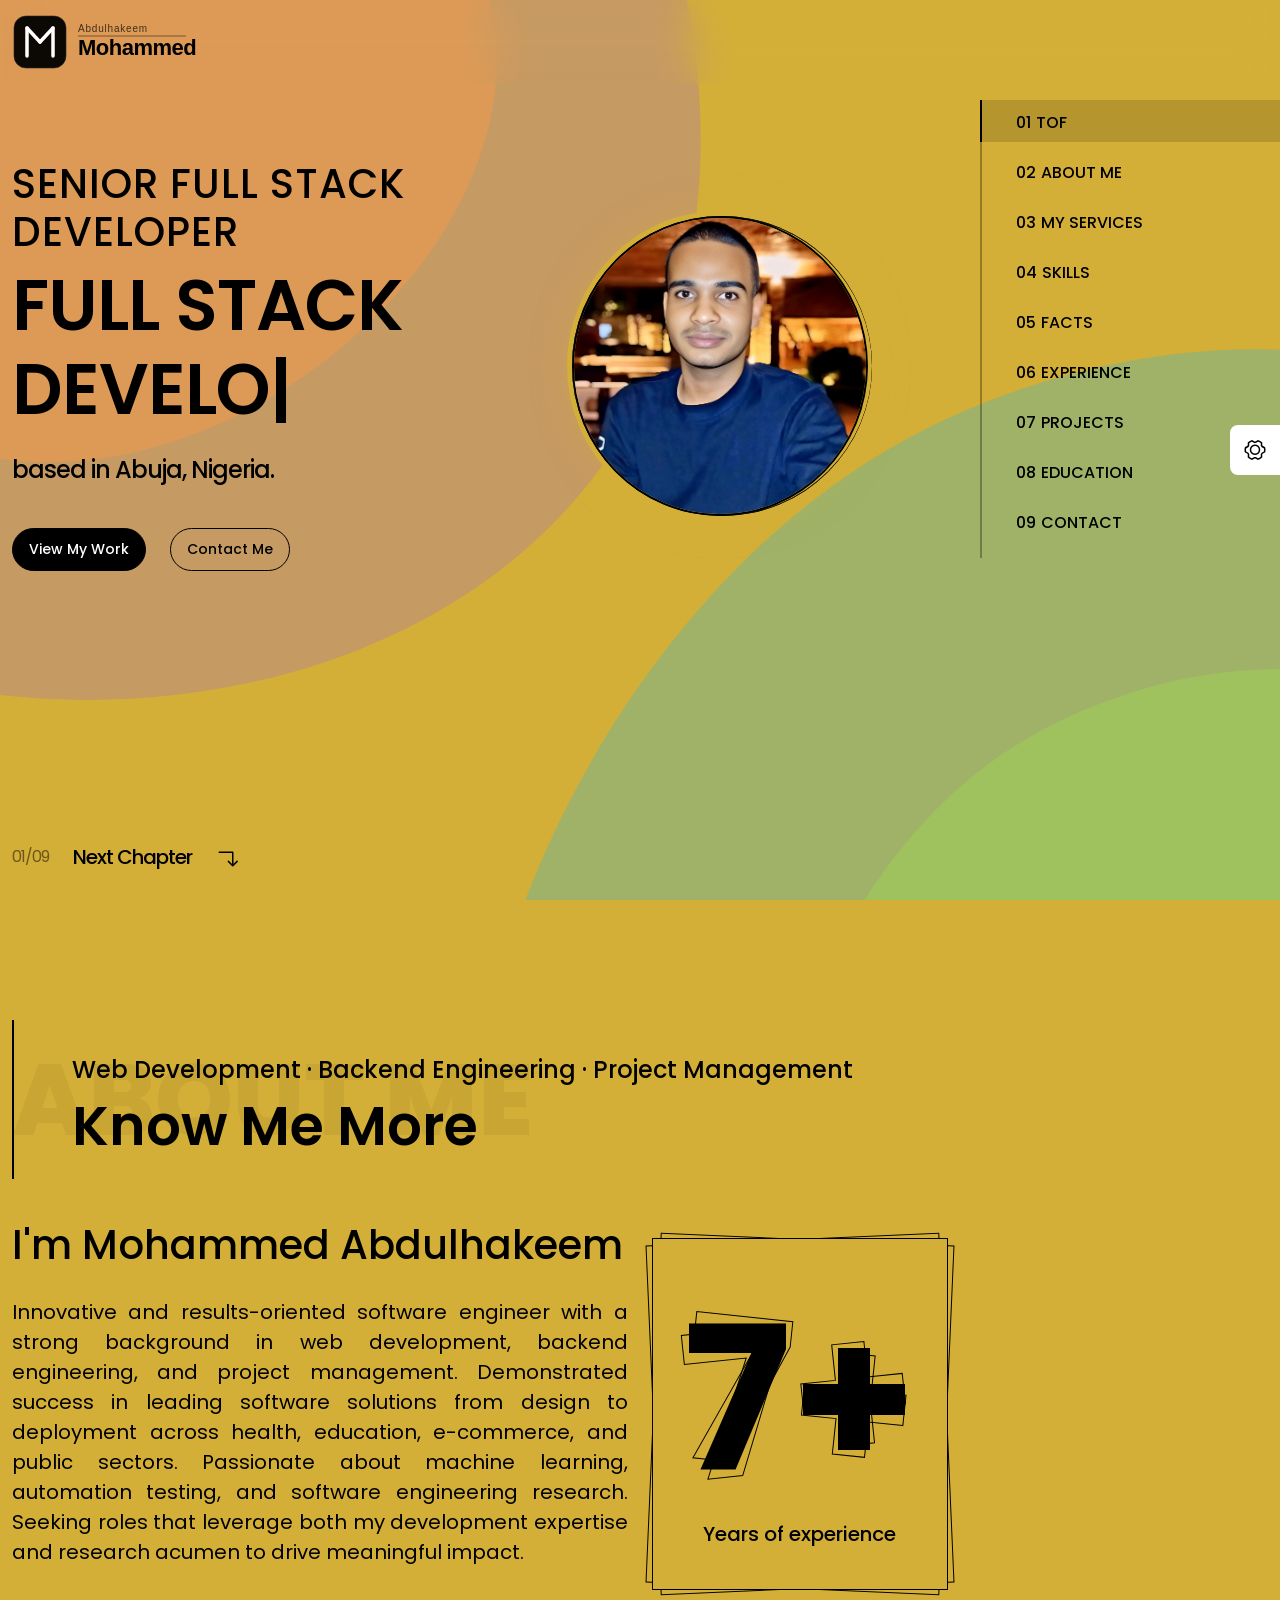
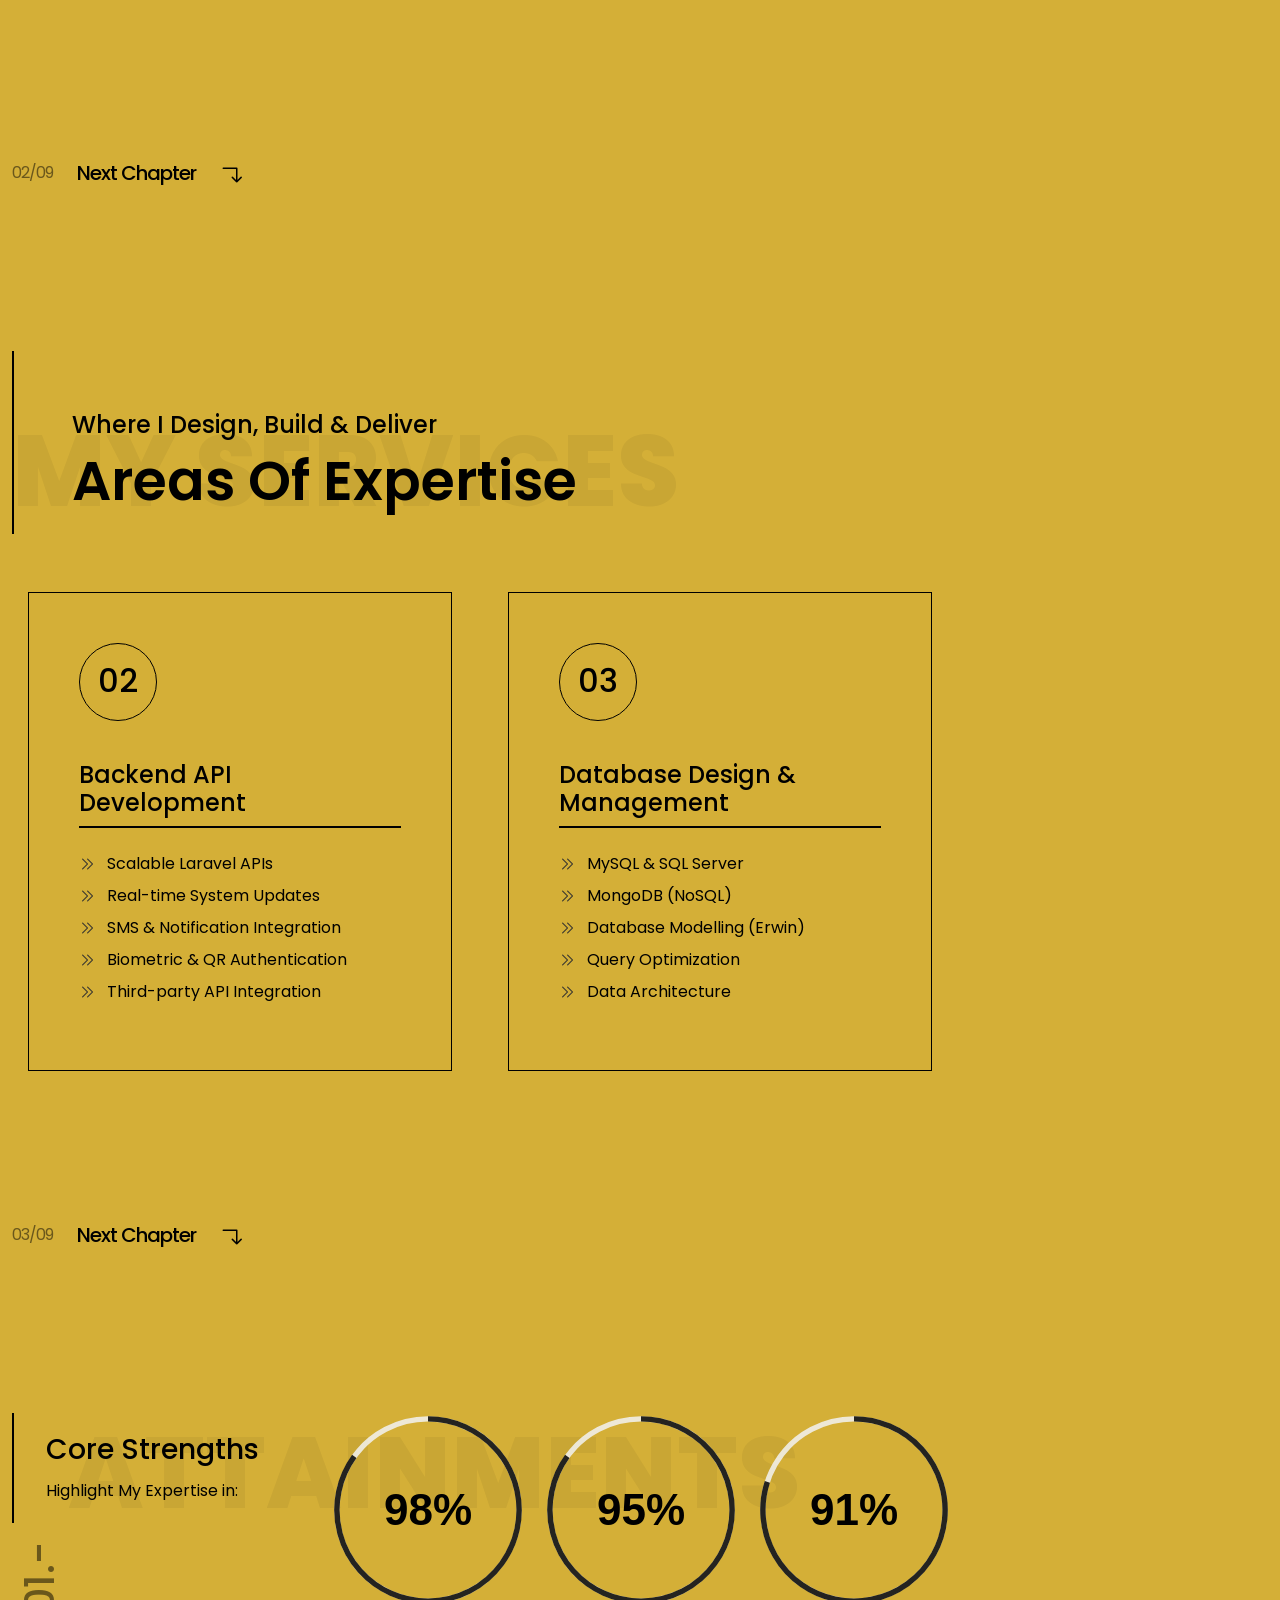
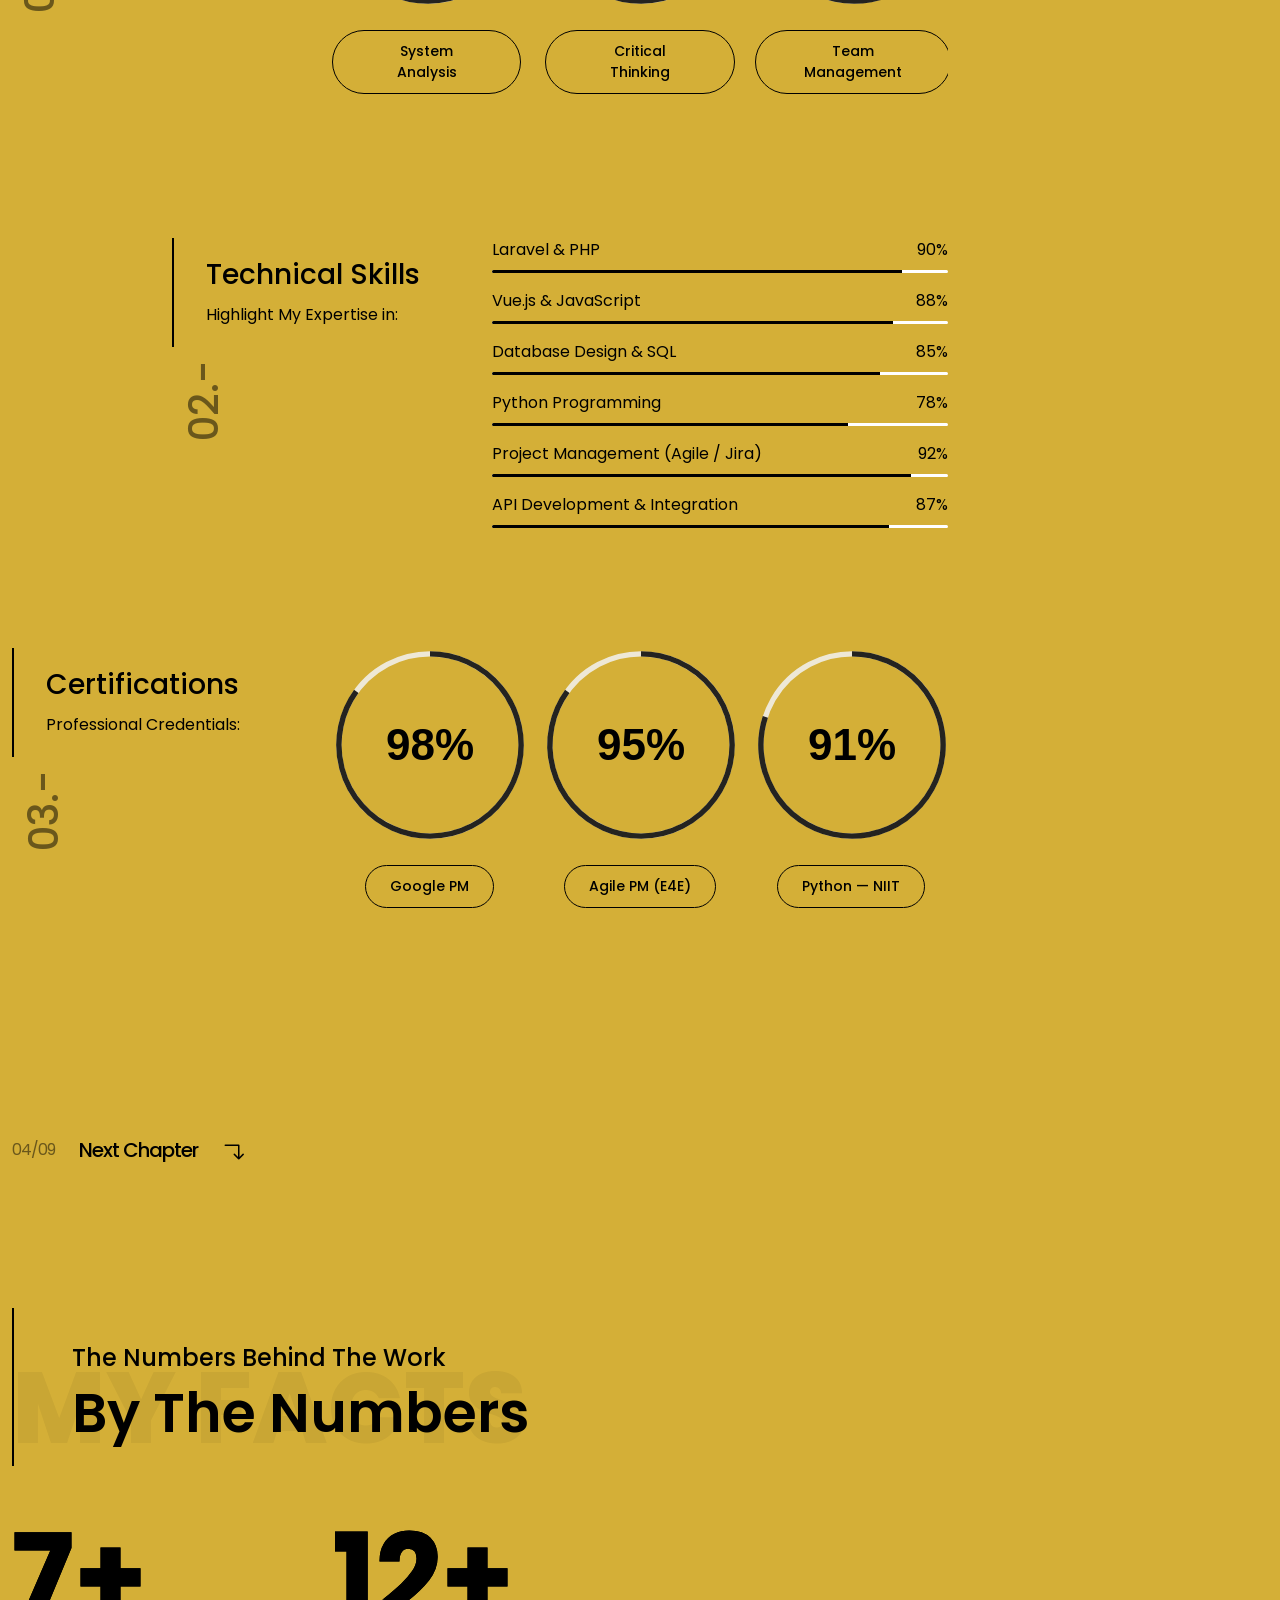
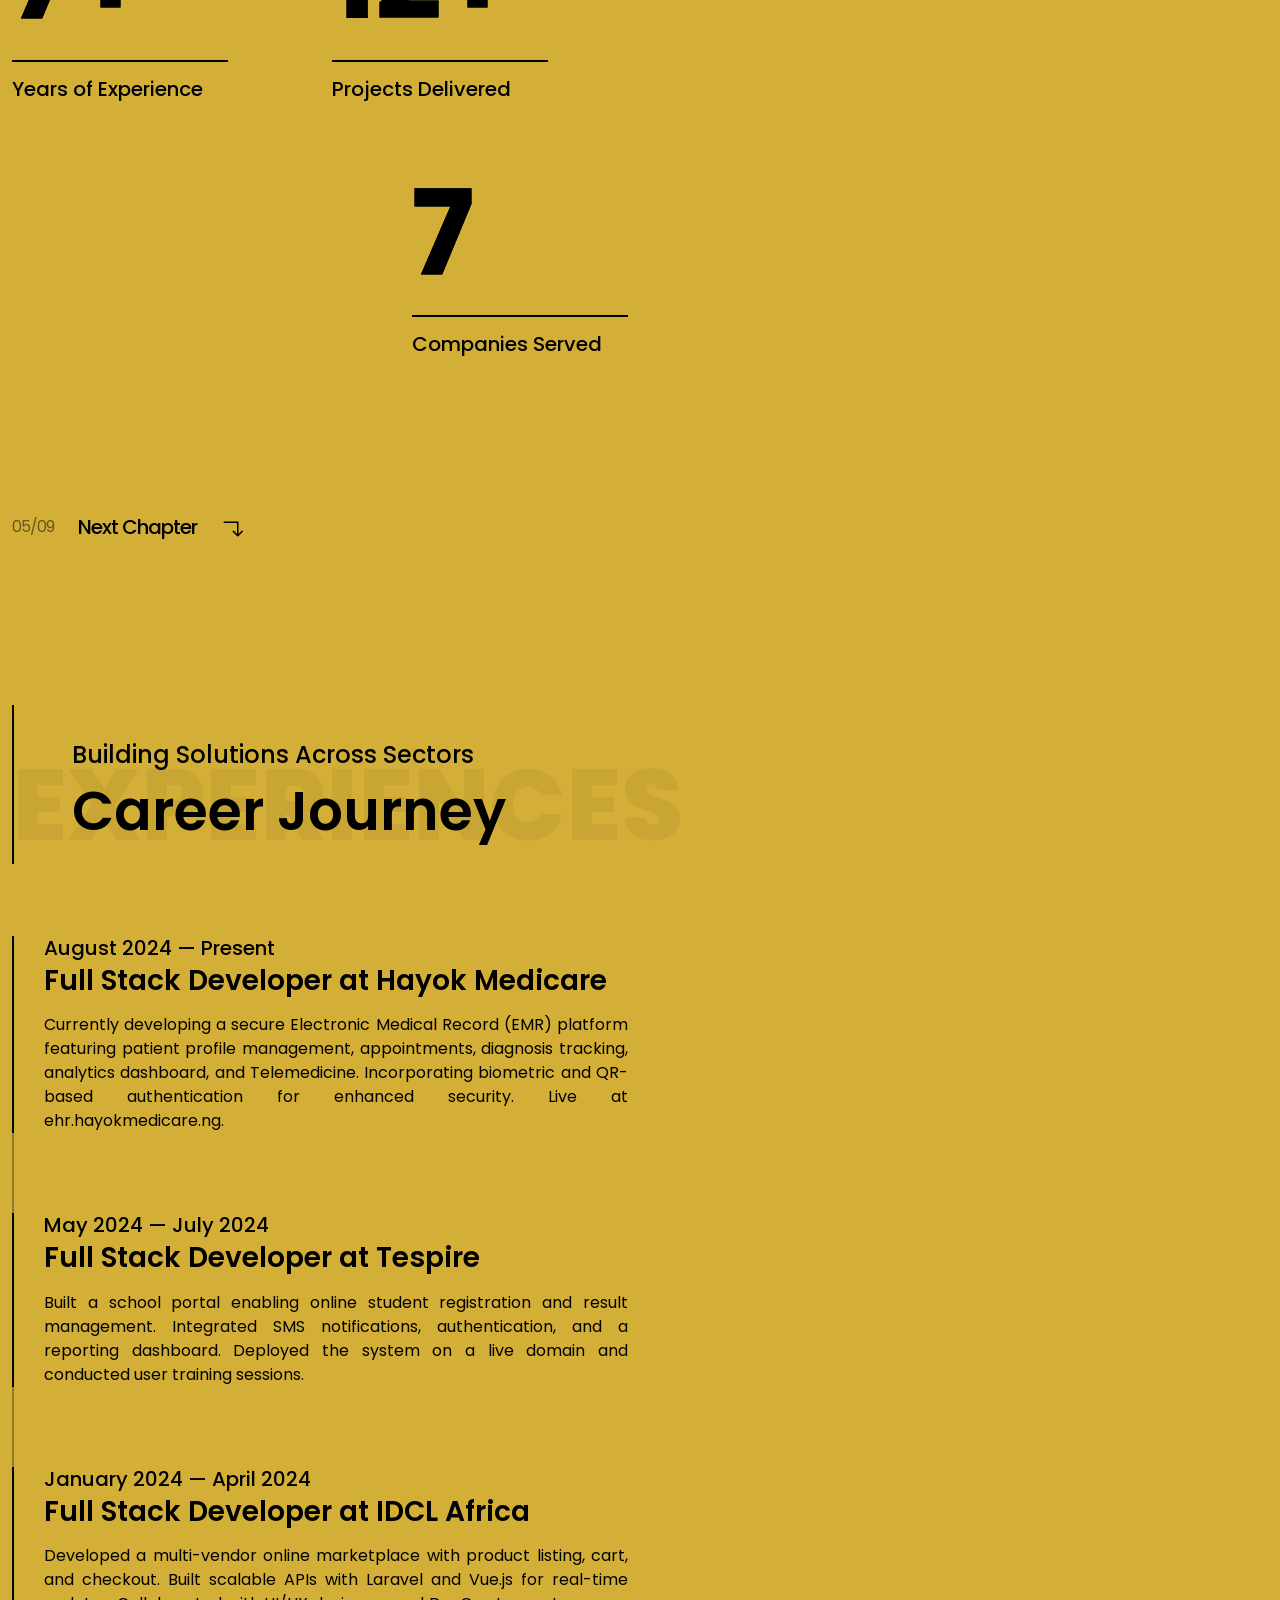
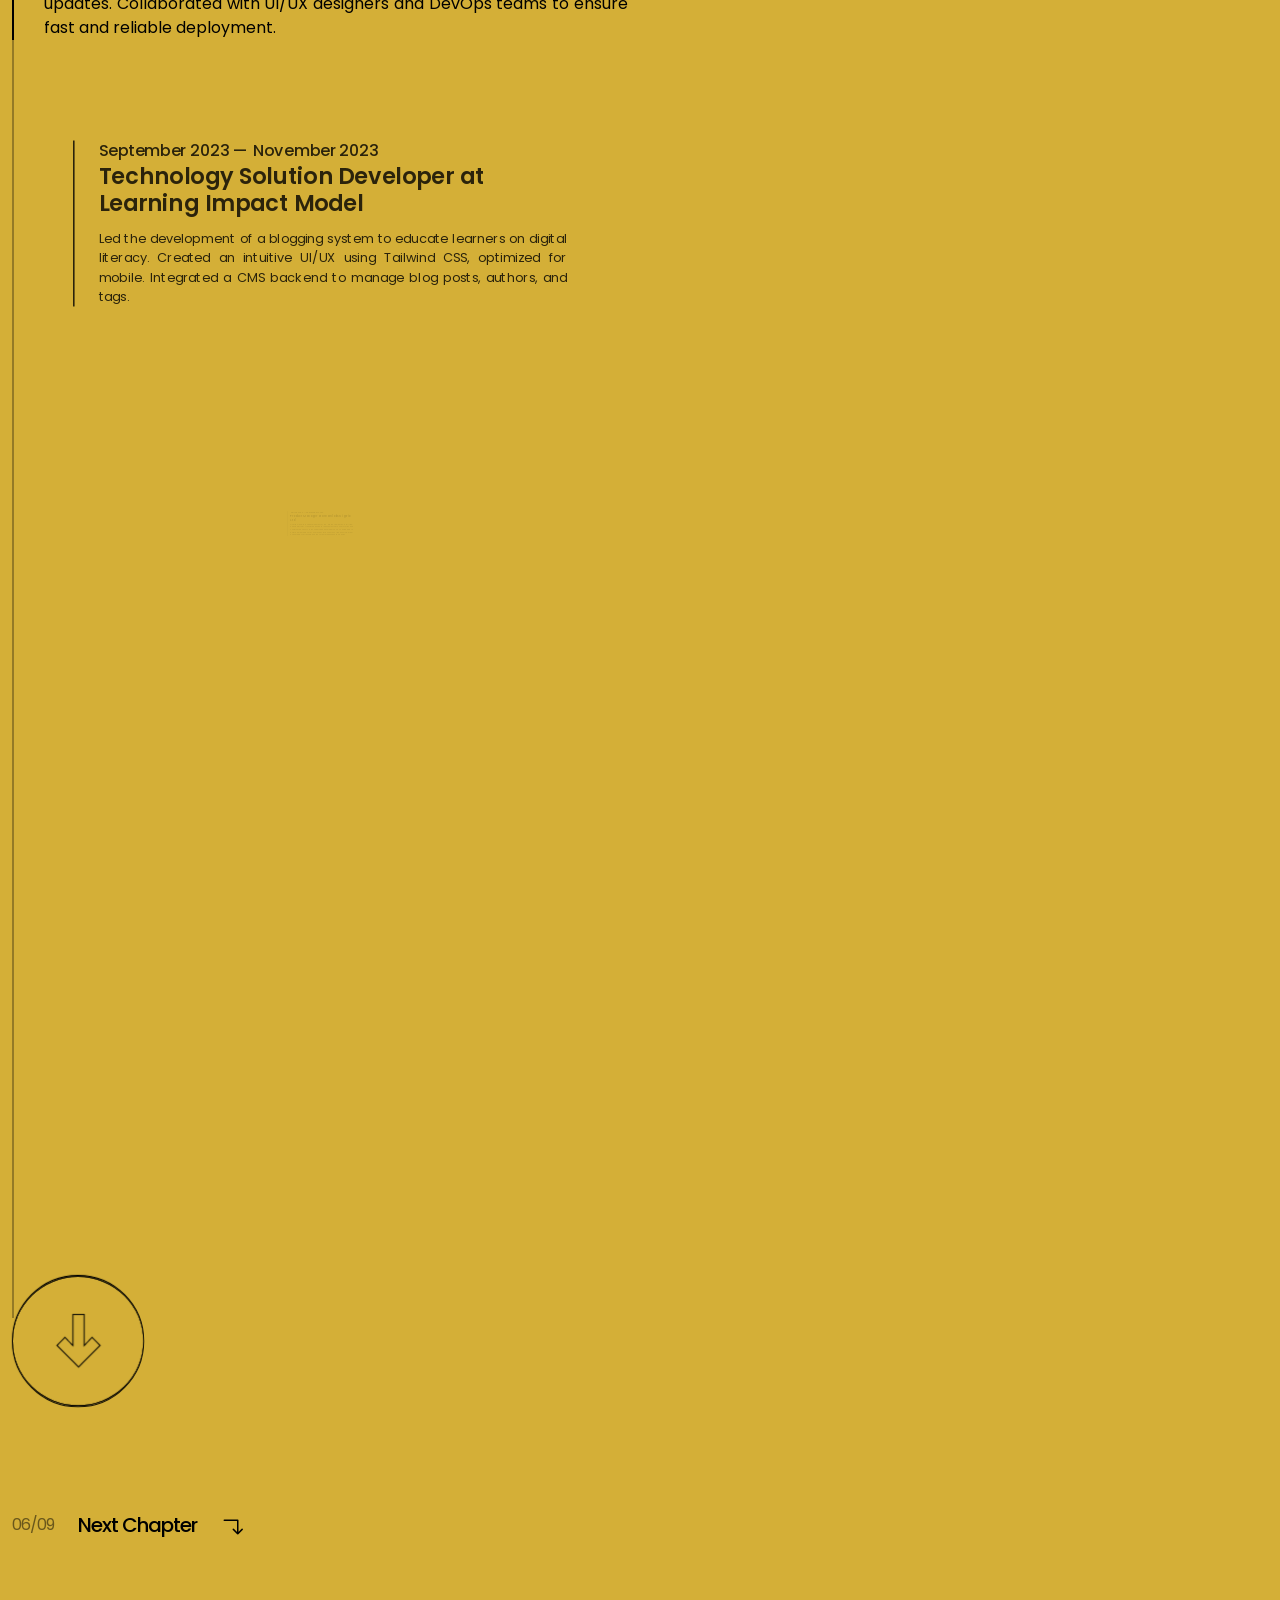
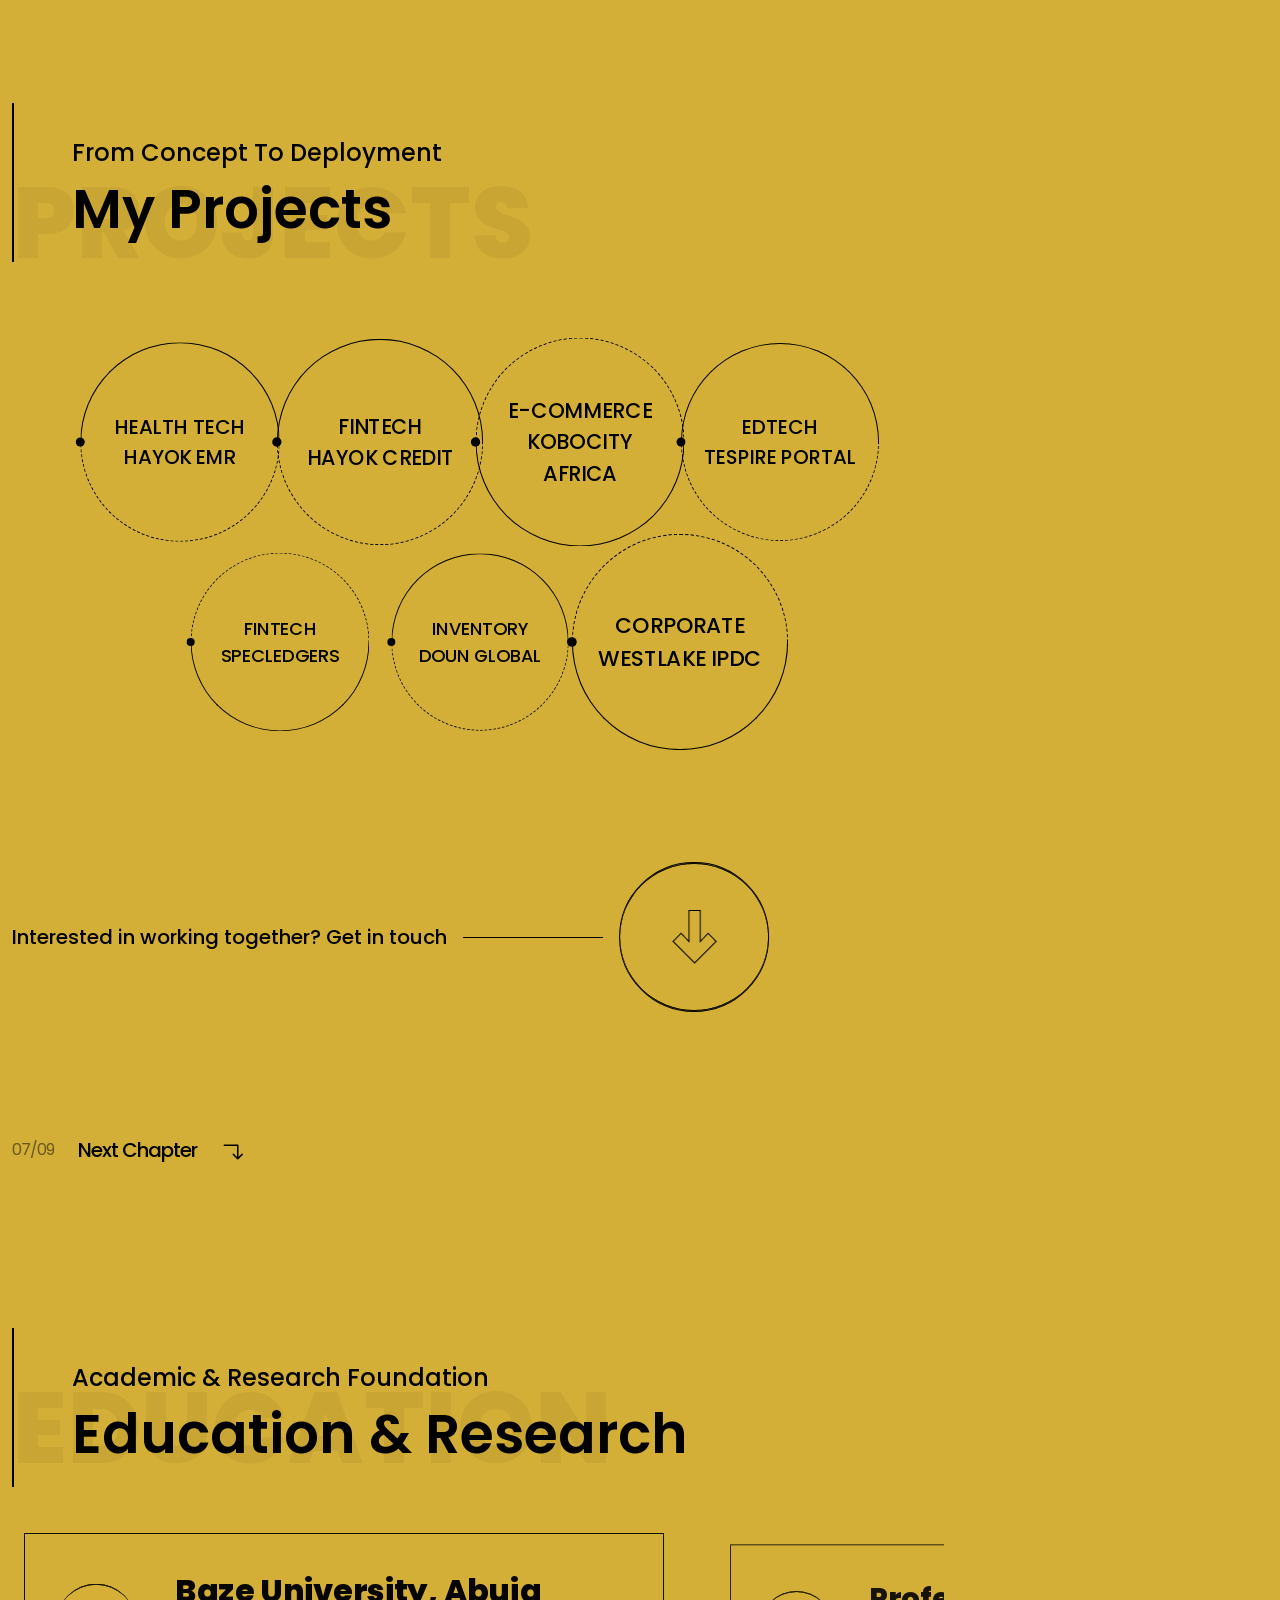
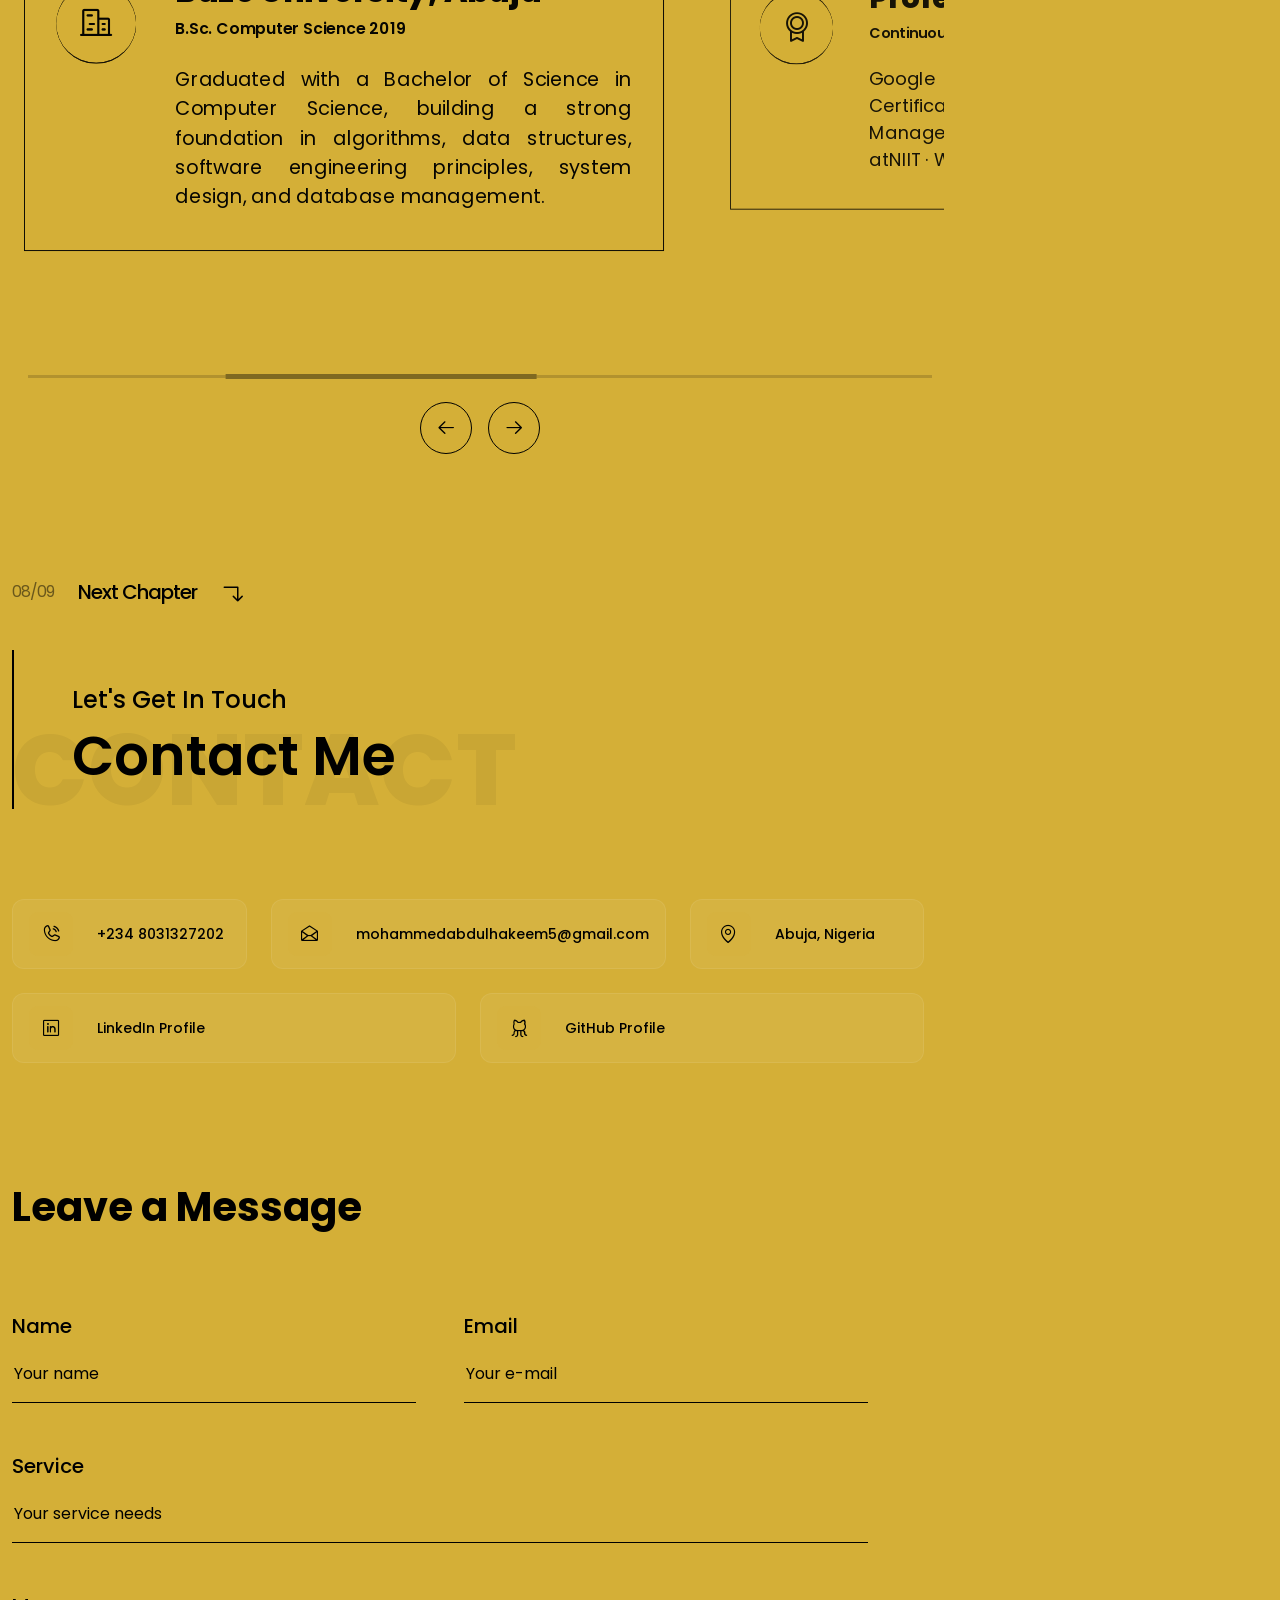
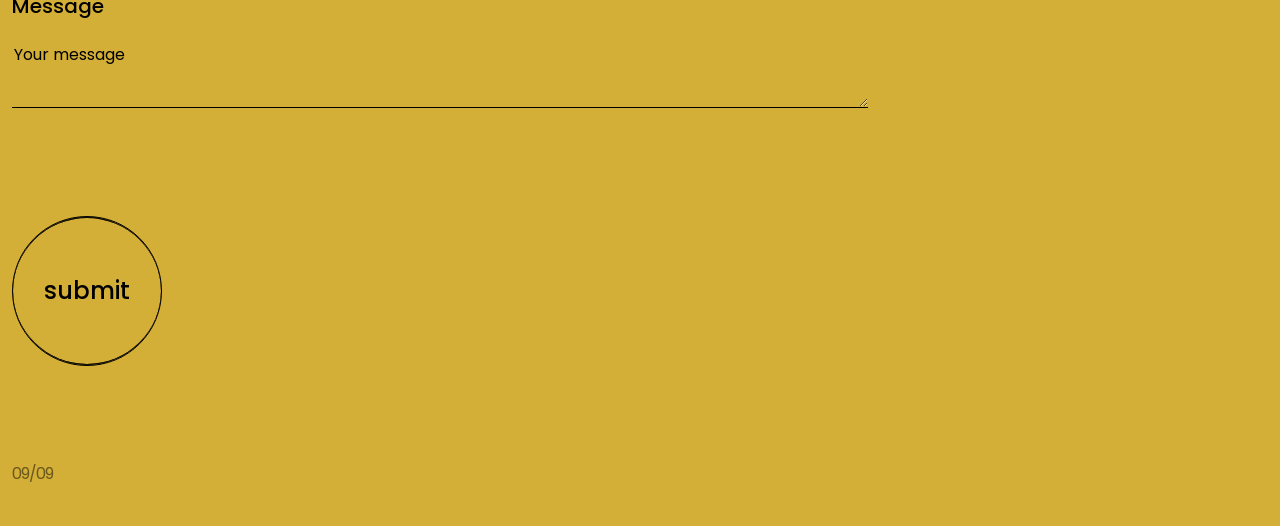
==== commit c0fc8144: "updates" ====
--- a/index.html
+++ b/index.html
@@ -231,7 +231,29 @@
       }
       .how-i-work .process-list a.process {
         color: inherit;
+        cursor: pointer;
         text-decoration: none;
+        transition: color 200ms ease;
+      }
+      .how-i-work .process-list a.process:hover,
+      .how-i-work .process-list a.process:focus-visible {
+        color: #00bbf9;
+      }
+      .how-i-work .process-list a.process .circle::before,
+      .how-i-work .process-list a.process .circle-even::before,
+      .how-i-work .process-list a.process .circle::after,
+      .how-i-work .process-list a.process .circle-even::after {
+        transition: border-color 200ms ease;
+      }
+      .how-i-work .process-list a.process:hover .circle::before,
+      .how-i-work .process-list a.process:hover .circle-even::before,
+      .how-i-work .process-list a.process:hover .circle::after,
+      .how-i-work .process-list a.process:hover .circle-even::after,
+      .how-i-work .process-list a.process:focus-visible .circle::before,
+      .how-i-work .process-list a.process:focus-visible .circle-even::before,
+      .how-i-work .process-list a.process:focus-visible .circle::after,
+      .how-i-work .process-list a.process:focus-visible .circle-even::after {
+        border-color: #00bbf9;
       }
       .how-i-work .process-list a.process:focus-visible {
         outline: 2px solid currentColor;
@@ -1102,7 +1124,7 @@
                   <p>Corporate</p>
                   <p>Westlake IPDC</p>
                 </div>
-              </div>
+              </a>
             </div>
             <div
               class="more-info d-flex flex-wrap align-items-center gap-5 gap-md-3"
